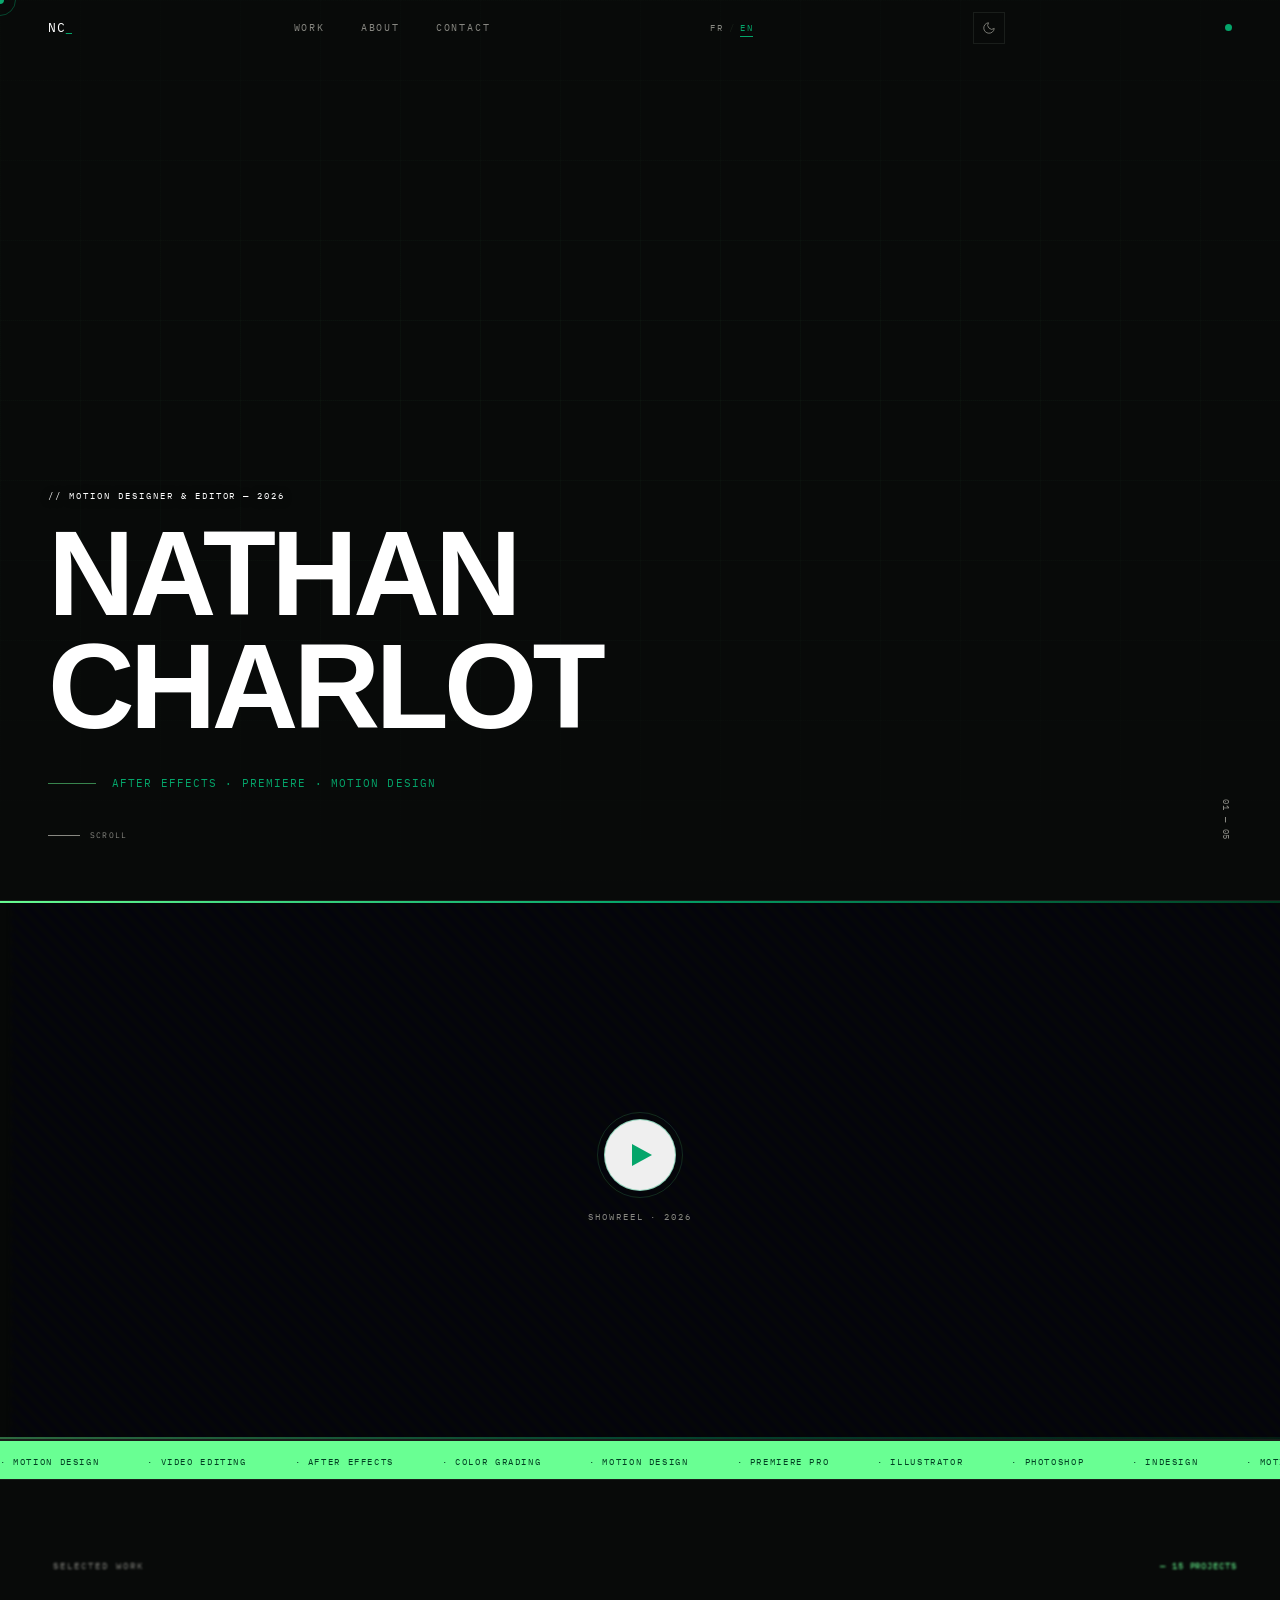
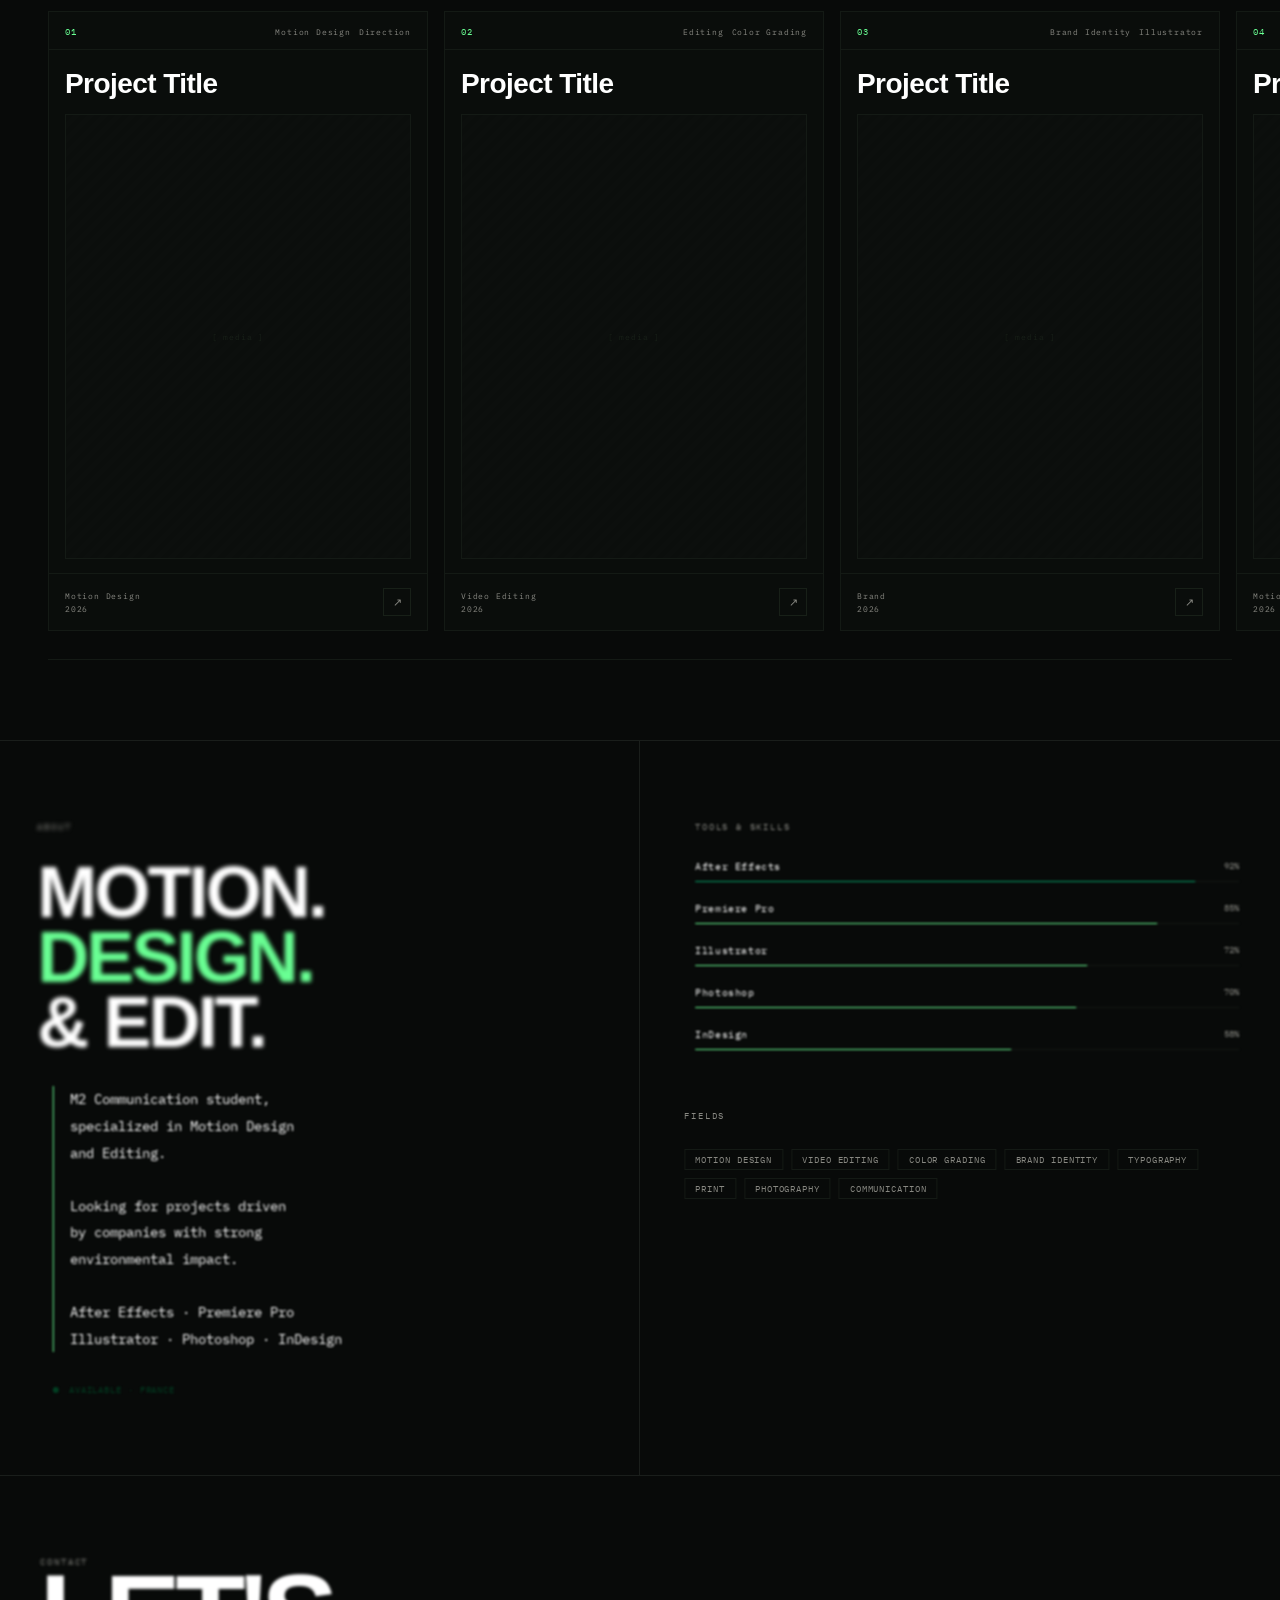
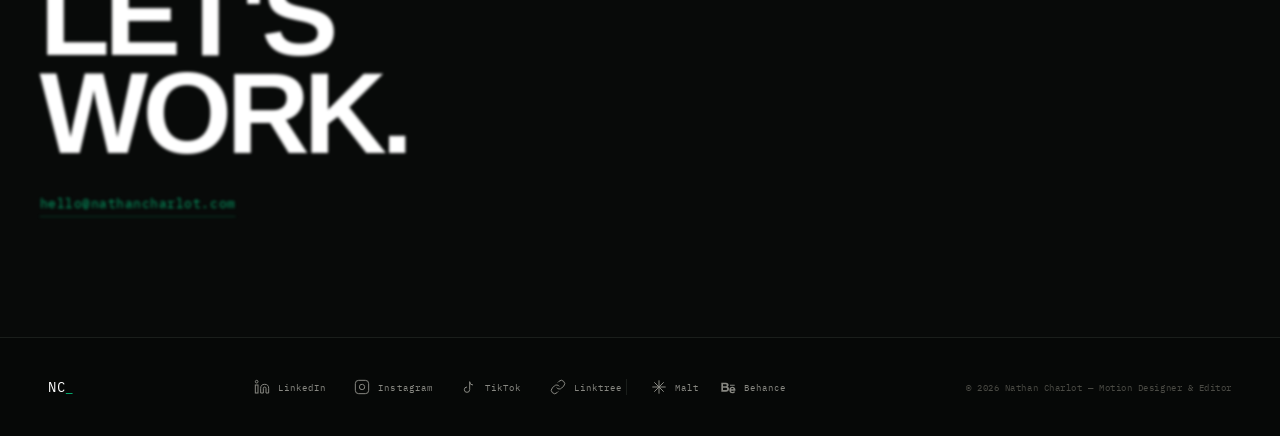
==== en.html @ 1fe4ec1a "Initial commit" ====
﻿<!DOCTYPE html>
<html lang="en">
<head>
<meta charset="UTF-8">
<meta name="viewport" content="width=device-width, initial-scale=1.0">
<title>Nathan Charlot — Motion Designer & Editor</title>
<link href="https://fonts.googleapis.com/css2?family=IBM+Plex+Mono:wght@400;700&display=swap" rel="stylesheet">
<style>
/* ── PAGE LOADER ── */
#page-loader {
  position: fixed; inset: 0; z-index: 10000;
  background: #080a09;
  display: flex; flex-direction: column;
  align-items: center; justify-content: center;
  transition: opacity .7s ease;
}
#page-loader.done { opacity: 0; pointer-events: none; }
.loader-brand {
  font-family: 'IBM Plex Mono', monospace;
  font-size: 28px; font-weight: 700;
  color: #fff; letter-spacing: .08em; margin-bottom: 4px;
}
.loader-brand span { color: #04a56a; }
.ai-matrix-loader {
  width: 120px; height: 160px;
  margin: 28px auto;
  position: relative;
  perspective: 800px;
  display: grid;
  grid-template-columns: repeat(3, 1fr);
  gap: 5px;
}
.digit {
  color: #69ff93;
  font-family: 'IBM Plex Mono', monospace;
  font-size: 18px; font-weight: 700;
  display: flex; align-items: center; justify-content: center;
  text-shadow: 0 0 10px rgba(105,255,147,.7);
  transform-style: preserve-3d;
  animation: digit-flip .6s steps(1) infinite;
}
.digit:nth-child(1) { animation-delay: 0s; }
.digit:nth-child(2) { animation-delay: .08s; }
.digit:nth-child(3) { animation-delay: .16s; }
.digit:nth-child(4) { animation-delay: .24s; }
.digit:nth-child(5) { animation-delay: .32s; }
.digit:nth-child(6) { animation-delay: .40s; }
.digit:nth-child(7) { animation-delay: .48s; }
.digit:nth-child(8) { animation-delay: .56s; }
@keyframes digit-flip {
  0%   { opacity: 1;    transform: rotateX(0deg); }
  40%  { opacity: .08;  transform: rotateX(90deg); }
  60%  { opacity: .08;  transform: rotateX(90deg); }
  100% { opacity: 1;    transform: rotateX(0deg); }
}
.glow {
  position: absolute; inset: -10px;
  background: radial-gradient(ellipse at 50% 50%, rgba(105,255,147,.14) 0%, transparent 70%);
  pointer-events: none;
  animation: glow-pulse 1.8s ease-in-out infinite;
}
@keyframes glow-pulse {
  0%,100% { opacity: .5; transform: scaleY(.85); }
  50%      { opacity: 1;  transform: scaleY(1.15); }
}
.loader-label {
  font-family: 'IBM Plex Mono', monospace;
  font-size: 8px; letter-spacing: .3em;
  color: #04a56a; text-transform: uppercase;
  animation: label-blink 1.1s steps(1) infinite;
}
@keyframes label-blink {
  0%,100% { opacity: 1; }
  50%      { opacity: .2; }
}

:root {
  --bg: #080a09;
  --fg: #ffffff;
  --fg-muted: #888882;
  --blue: #69ff93;
  --cyan: #04a56a;
  --green: #013f22;
  --border: #1a1e1b;
  --mono: 'IBM Plex Mono', monospace;
  --sans: 'Helvetica Neue', Helvetica, Arial, sans-serif;
}
body.light {
  --bg: #f5f4f0;
  --fg: #0a0a08;
  --fg-muted: #565450;
  --blue: #013f22;
  --cyan: #04a56a;
  --green: #69ff93;
  --border: #d8d6d0;
}
*, *::before, *::after { box-sizing: border-box; margin: 0; padding: 0; }
html { scroll-behavior: smooth; }
body {
  background: var(--bg);
  color: var(--fg);
  font-family: var(--sans);
  cursor: none;
  overflow-x: hidden;
  transition: background-color 1s ease, color 1s ease;
}
/* Broad 1-second fade for all colour-changing properties during theme switch */
body.theme-transitioning *,
body.theme-transitioning *::before,
body.theme-transitioning *::after {
  transition: color 1s ease, background-color 1s ease, border-color 1s ease,
              box-shadow 1s ease, fill 1s ease, stroke 1s ease,
              opacity 1s ease !important;
}

/* ── CURSOR ── */
#cursor {
  position: fixed; width: 8px; height: 8px;
  background: var(--cyan); border-radius: 50%;
  pointer-events: none; z-index: 9999;
  transform: translate(-50%,-50%);
  transition: transform .1s, width .2s, height .2s, background .2s;
  mix-blend-mode: screen;
}
#cursor-ring {
  position: fixed; width: 32px; height: 32px;
  border: 1px solid rgba(4,165,106,.4); border-radius: 50%;
  pointer-events: none; z-index: 9998;
  transform: translate(-50%,-50%);
  transition: transform .18s ease, width .25s, height .25s, border-color .2s;
}
body:has(a:hover) #cursor, body:has(button:hover) #cursor { width: 14px; height: 14px; background: var(--blue); }
body:has(a:hover) #cursor-ring, body:has(button:hover) #cursor-ring { width: 48px; height: 48px; border-color: var(--blue); }
body:has(.project-card:hover) #cursor { background: var(--green); width: 12px; height: 12px; }

/* ── NAV ── */
nav {
  position: fixed; top: 0; left: 0; right: 0; z-index: 100;
  display: flex; justify-content: space-between; align-items: center;
  padding: 0 48px; height: 56px;
  border-bottom: 1px solid transparent;
  transition: border-color .4s, background .4s, backdrop-filter .4s;
}
nav.scrolled {
  background: rgba(8,10,9,.8);
  backdrop-filter: blur(12px);
  border-color: #0d0e1a;
}
.nav-logo {
  font-family: var(--mono); font-size: 13px; color: var(--fg); letter-spacing: .04em;
  text-decoration: none;
}
.nav-logo span { color: var(--cyan); }
.nav-links { display: flex; gap: 36px; }
.nav-links a {
  font-family: var(--mono); font-size: 10px; color: var(--fg-muted);
  letter-spacing: .18em; text-transform: uppercase; text-decoration: none;
  transition: color .2s;
}
.nav-links a:hover { color: var(--cyan); }
.nav-dot { width: 7px; height: 7px; border-radius: 50%; background: var(--cyan); animation: pulse 2s ease-in-out infinite; }
.lang-switcher { display: flex; align-items: center; gap: 6px; }
.lang-btn {
  background: none; border: none; cursor: none;
  font-family: var(--mono); font-size: 9px; letter-spacing: .15em;
  color: var(--fg-muted); padding: 3px 0; transition: color .2s;
}
.lang-btn.active { color: var(--cyan); border-bottom: 1px solid var(--cyan); }
.lang-btn:hover:not(.active) { color: var(--fg); }
.lang-sep { font-family: var(--mono); font-size: 9px; color: #182018; }
.nav-hamburger { display: none; }
.mobile-menu { display: none; }
.theme-toggle {
  background: none; border: 1px solid var(--border); cursor: none;
  color: var(--fg-muted); width: 32px; height: 32px;
  display: flex; align-items: center; justify-content: center;
  transition: border-color .2s, color .2s;
}
.theme-toggle:hover { border-color: var(--blue); color: var(--blue); }
body.light .icon-moon { display: none; }
body:not(.light) .icon-sun { display: none; }

/* Light mode overrides */
body.light nav.scrolled { background: rgba(245,244,240,.92); backdrop-filter: blur(16px); border-color: var(--border); }
body.light .hero-grid-bg { background-image: linear-gradient(rgba(1,63,34,.07) 1px, transparent 1px), linear-gradient(90deg, rgba(1,63,34,.07) 1px, transparent 1px); background-size: 80px 80px; }
body.light #showreel { background: #0a0a08; }
body.light .showreel-bg { background: repeating-linear-gradient(45deg, #0a0a08 0, #0a0a08 5px, #111 5px, #111 10px); }
body.light .showreel-label { color: #888; }
body.light .marquee-divider { background: #013f22; }
body.light .project-card { background: #fff; border-color: var(--border); box-shadow: 0 2px 20px rgba(0,0,0,.06); }
body.light .project-card:hover { border-color: var(--blue); box-shadow: 0 4px 32px rgba(1,63,34,.1); }
body.light .project-card-topbar { border-color: var(--border); }
body.light .project-card-img { background: repeating-linear-gradient(135deg, #eeecea 0, #eeecea 5px, #e6e4e0 5px, #e6e4e0 10px); border-color: var(--border); }
body.light .project-card-img-label { color: #c8c6c0; }
body.light .project-card-content { border-color: var(--border); }
body.light .project-card-arrow { border-color: var(--border); }
body.light .work-progress { background: var(--border); }
body.light #about { border-color: var(--border); }
body.light .about-left { border-color: var(--border); }
body.light #contact { border-color: var(--border); }
body.light #footer { background: #eeece6; border-color: var(--border); }
body.light .pm-overlay { background: #f5f4f0; }
body.light .pm-nav { background: rgba(245,244,240,.95); border-color: var(--border); }
body.light .pm-media { background: repeating-linear-gradient(135deg, #e0dedc 0, #e0dedc 5px, #e8e6e2 5px, #e8e6e2 10px); }
body.light .pm-info-col { border-color: var(--border); }
body.light .pm-close, body.light .pm-arrow { border-color: var(--border); color: var(--fg-muted); }
body.light .pm-close:hover, body.light .pm-arrow:hover { border-color: var(--blue); color: var(--blue); }
body.light .mobile-menu { background: rgba(245,244,240,.97); }
body.light #cursor { background: var(--blue); mix-blend-mode: normal; }
body.light #cursor-ring { border-color: rgba(1,63,34,.4); }-8">
<meta name="viewport" content="width=device-width, initial-scale=1.0">
<title>Nathan Charlot — Motion Designer & Editor</title>
<link href="https://fonts.googleapis.com/css2?family=IBM+Plex+Mono:wght@400;700&display=swap" rel="stylesheet">
<style>
:root {
  --bg: #080a09;
  --fg: #ffffff;
  --fg-muted: #888882;
  --blue: #69ff93;
  --cyan: #04a56a;
  --green: #013f22;
  --border: #1a1e1b;
  --mono: 'IBM Plex Mono', monospace;
  --sans: 'Helvetica Neue', Helvetica, Arial, sans-serif;
}
body.light {
  --bg: #e8e8e4;
  --fg: #000000;
  --fg-muted: #888882;
  --blue: #013f22;
  --cyan: #04a56a;
  --green: #69ff93;
  --border: #ccccca;
}
*, *::before, *::after { box-sizing: border-box; margin: 0; padding: 0; }
html { scroll-behavior: smooth; }
body {
  background: var(--bg);
  color: var(--fg);
  font-family: var(--sans);
  cursor: none;
  overflow-x: hidden;
  transition: background-color 1s ease, color 1s ease;
}
/* Broad 1-second fade for all colour-changing properties during theme switch */
body.theme-transitioning *,
body.theme-transitioning *::before,
body.theme-transitioning *::after {
  transition: color 1s ease, background-color 1s ease, border-color 1s ease,
              box-shadow 1s ease, fill 1s ease, stroke 1s ease,
              opacity 1s ease !important;
}

/* ── CURSOR ── */
#cursor {
  position: fixed; width: 8px; height: 8px;
  background: var(--cyan); border-radius: 50%;
  pointer-events: none; z-index: 9999;
  transform: translate(-50%,-50%);
  transition: transform .1s, width .2s, height .2s, background .2s;
  mix-blend-mode: screen;
}
#cursor-ring {
  position: fixed; width: 32px; height: 32px;
  border: 1px solid rgba(4,165,106,.4); border-radius: 50%;
  pointer-events: none; z-index: 9998;
  transform: translate(-50%,-50%);
  transition: transform .18s ease, width .25s, height .25s, border-color .2s;
}
body:has(a:hover) #cursor, body:has(button:hover) #cursor { width: 14px; height: 14px; background: var(--blue); }
body:has(a:hover) #cursor-ring, body:has(button:hover) #cursor-ring { width: 48px; height: 48px; border-color: var(--blue); }
body:has(.project-card:hover) #cursor { background: var(--green); width: 12px; height: 12px; }

/* ── CLICK EFFECT ── */
.ck-ring {
  position: fixed; pointer-events: none; z-index: 9997;
  border-radius: 50%; border: 1px solid rgba(105,255,147,.85);
  width: 0; height: 0; transform: translate(-50%,-50%);
}
.ck-ring.b { border-color: rgba(4,165,106,.5); }
body.light .ck-ring   { border-color: rgba(1,63,34,.75); }
body.light .ck-ring.b { border-color: rgba(4,165,106,.4); }
.ck-digit {
  position: fixed; pointer-events: none; z-index: 9997;
  font-family: 'IBM Plex Mono', monospace;
  font-size: 10px; font-weight: 700; line-height: 1;
  color: #69ff93; text-shadow: 0 0 8px rgba(105,255,147,.6);
}
body.light .ck-digit { color: #013f22; text-shadow: none; }

/* ── NAV ── */
nav {
  position: fixed; top: 0; left: 0; right: 0; z-index: 100;
  display: flex; justify-content: space-between; align-items: center;
  padding: 0 48px; height: 56px;
  border-bottom: 1px solid transparent;
  transition: border-color .4s, background .4s, backdrop-filter .4s;
}
nav.scrolled {
  background: rgba(8,10,9,.8);
  backdrop-filter: blur(12px);
  border-color: #0d0e1a;
}
.nav-logo {
  font-family: var(--mono); font-size: 13px; color: var(--fg); letter-spacing: .04em;
  text-decoration: none;
}
.nav-logo span { color: var(--cyan); }
.nav-links { display: flex; gap: 36px; }
.nav-links a {
  font-family: var(--mono); font-size: 10px; color: var(--fg-muted);
  letter-spacing: .18em; text-transform: uppercase; text-decoration: none;
  transition: color .2s;
}
.nav-links a:hover { color: var(--cyan); }
.nav-dot { width: 7px; height: 7px; border-radius: 50%; background: var(--cyan); animation: pulse 2s ease-in-out infinite; }
.lang-switcher { display: flex; align-items: center; gap: 6px; }
.lang-btn {
  background: none; border: none; cursor: none;
  font-family: var(--mono); font-size: 9px; letter-spacing: .15em;
  color: var(--fg-muted); padding: 3px 0; transition: color .2s;
}
.lang-btn.active { color: var(--cyan); border-bottom: 1px solid var(--cyan); }
.lang-btn:hover:not(.active) { color: var(--fg); }
.lang-sep { font-family: var(--mono); font-size: 9px; color: #182018; }
.nav-hamburger { display: none; }
.mobile-menu { display: none; }
.theme-toggle {
  background: none; border: 1px solid var(--border); cursor: none;
  color: var(--fg-muted); width: 32px; height: 32px;
  display: flex; align-items: center; justify-content: center;
  transition: border-color .2s, color .2s;
}
.theme-toggle:hover { border-color: var(--blue); color: var(--blue); }
body.light .icon-moon { display: none; }
body:not(.light) .icon-sun { display: none; }

/* Light mode overrides */
body.light nav.scrolled { background: rgba(232,232,228,.9); }
body.light .hero-grid-bg { background-image: linear-gradient(rgba(1,63,34,.06) 1px, transparent 1px), linear-gradient(90deg, rgba(1,63,34,.06) 1px, transparent 1px); background-size: 80px 80px; }
body.light .showreel-bg { background: repeating-linear-gradient(45deg, #d8d8d4 0, #d8d8d4 5px, #e0e0dc 5px, #e0e0dc 10px); }
body.light .project-card-img { background: repeating-linear-gradient(135deg, #d8d8d4 0, #d8d8d4 5px, #e0e0dc 5px, #e0e0dc 10px); }
body.light .pm-media { background: repeating-linear-gradient(135deg, #d0d0cc 0, #d0d0cc 5px, #d8d8d4 5px, #d8d8d4 10px); }
body.light .pm-overlay { background: var(--bg); }
@keyframes pulse { 0%,100%{opacity:1;transform:scale(1)} 50%{opacity:.4;transform:scale(.7)} }


/* ── SECTION LABELS ── */
.sec-label {
  font-family: var(--mono); font-size: 9px; color: var(--fg-muted);
  letter-spacing: .22em; text-transform: uppercase;
}
.sec-label.accent { color: var(--cyan); }

/* ── REVEAL ANIMATION ── */
.reveal { opacity: 0; transform: translateY(24px); transition: opacity .7s ease, transform .7s ease; }
.reveal.visible { opacity: 1; transform: translateY(0); }
.reveal-delay-1 { transition-delay: .1s; }
.reveal-delay-2 { transition-delay: .2s; }
.reveal-delay-3 { transition-delay: .3s; }

/* ═══════════════════════════════════════
   SECTION 1 — HERO
═══════════════════════════════════════ */
#hero {
  position: relative; height: 100vh; min-height: 640px;
  display: flex; flex-direction: column; justify-content: flex-end;
  padding: 0 48px 60px; overflow: hidden;
  background: #080a09;
}
#hero-video-a, #hero-video-b {
  position: absolute; inset: 0;
  width: 100%; height: 100%;
  object-fit: cover;
  z-index: 0;
  transition: opacity 0.5s ease !important;
}
#hero-video-b { opacity: 0; }
.hero-grid-bg {
  position: absolute; inset: 0;
  background-image:
    linear-gradient(rgba(105,255,147,.03) 1px, transparent 1px),
    linear-gradient(90deg, rgba(105,255,147,.03) 1px, transparent 1px);
  background-size: 80px 80px;
  pointer-events: none;
}
.hero-vignette {
  position: absolute; inset: 0;
  background:
    linear-gradient(to bottom, rgba(8,10,9,.55) 0%, rgba(8,10,9,.1) 40%, rgba(8,10,9,.6) 75%, #080a09 100%),
    radial-gradient(ellipse at center, transparent 30%, rgba(8,10,9,.7) 100%);
  pointer-events: none;
  transition: opacity 1s ease;
}
.hero-vignette-light {
  position: absolute; inset: 0;
  background:
    linear-gradient(to bottom, rgba(245,244,240,.5) 0%, rgba(245,244,240,.05) 40%, rgba(245,244,240,.55) 75%, #f5f4f0 100%),
    radial-gradient(ellipse at center, transparent 30%, rgba(245,244,240,.65) 100%);
  pointer-events: none;
  opacity: 0;
  transition: opacity 1s ease;
}
body.light .hero-vignette { opacity: 0; }
body.light .hero-vignette-light { opacity: 1; }
/* Glitch accent lines */
.hero-glitch-lines {
  position: absolute; inset: 0; pointer-events: none; overflow: hidden;
}
.hero-glitch-lines span {
  display: block; position: absolute; height: 1px; left: 0; right: 0;
  background: linear-gradient(90deg, transparent, var(--blue), var(--cyan), transparent);
  opacity: 0;
  animation: glitch-line-anim 8s ease-in-out infinite;
}
.hero-glitch-lines span:nth-child(1) { top: 35%; animation-delay: 0s; }
.hero-glitch-lines span:nth-child(2) { top: 55%; animation-delay: 2.5s; height: 2px; }
.hero-glitch-lines span:nth-child(3) { top: 70%; animation-delay: 5s; }
@keyframes glitch-line-anim {
  0%,100%{opacity:0;transform:scaleX(0) translateX(-100%)}
  10%{opacity:.6;transform:scaleX(1) translateX(0)}
  30%{opacity:0;transform:scaleX(1) translateX(100%)}
}

/* Hero content */
.hero-eyebrow {
  font-family: var(--mono); font-size: 9px; color: var(--fg);
  letter-spacing: .22em; margin-bottom: 20px;
  text-shadow: 0 1px 8px rgba(0,0,0,.5);
}
.hero-name {
  position: relative; display: inline-block;
  font-size: clamp(64px, 10vw, 120px);
  font-weight: 700; letter-spacing: -.04em; line-height: .88;
  margin-bottom: 8px; color: var(--fg);
}
.hero-name::before {
  content: attr(data-text);
  position: absolute; left: 3px; top: 0;
  color: var(--blue); opacity: 0;
  animation: glitch-name-r 6s steps(1) infinite;
  clip-path: polygon(0 20%,100% 20%,100% 35%,0 35%);
}
.hero-name::after {
  content: attr(data-text);
  position: absolute; left: -3px; top: 0;
  color: var(--cyan); opacity: 0;
  animation: glitch-name-b 6s steps(1) infinite;
  clip-path: polygon(0 60%,100% 60%,100% 75%,0 75%);
}
@keyframes glitch-name-r {
  0%,89%,100%{opacity:0;transform:none}
  90%{opacity:.8;transform:translateX(4px)}
  92%{opacity:.5;transform:translateX(-2px)}
  94%{opacity:0}
}
@keyframes glitch-name-b {
  0%,89%,100%{opacity:0;transform:none}
  90%{opacity:.6;transform:translateX(-4px)}
  93%{opacity:.4;transform:translateX(2px)}
  95%{opacity:0}
}
.hero-tagline {
  display: flex; align-items: center; gap: 16px;
  margin-top: 28px; margin-bottom: 40px;
}
.hero-tagline-text {
  font-family: var(--mono); font-size: 11px; color: var(--cyan); letter-spacing: .1em;
}
.hero-tagline-sep { width: 48px; height: 1px; background: var(--blue); opacity: .5; }
.hero-scroll {
  display: flex; align-items: center; gap: 10px;
  font-family: var(--mono); font-size: 8px; color: var(--fg-muted); letter-spacing: .15em;
}
.hero-scroll-line {
  width: 32px; height: 1px; background: var(--fg-muted);
  animation: scroll-line 2s ease-in-out infinite;
}
@keyframes scroll-line { 0%,100%{width:32px}50%{width:16px} }
.hero-counter {
  position: absolute; right: 48px; bottom: 60px;
  font-family: var(--mono); font-size: 9px; color: var(--fg-muted);
  letter-spacing: .1em; writing-mode: vertical-rl;
}

/* ═══════════════════════════════════════
   SECTION 2 — SHOWREEL
═══════════════════════════════════════ */
#showreel {
  position: relative; height: 60vh; min-height: 400px;
  border-top: 1px solid var(--border); border-bottom: 1px solid var(--border);
  display: flex; align-items: center; justify-content: center;
  overflow: hidden; background: #060807;
}
.showreel-bg {
  position: absolute; inset: 0;
  background: repeating-linear-gradient(45deg,#060807 0,#060807 5px,#030310 5px,#030310 10px);
  opacity: .8;
}
.showreel-glitch-bar {
  position: absolute; left: 0; right: 0; height: 2px;
  background: linear-gradient(90deg, var(--blue), var(--cyan), var(--green));
}
.showreel-glitch-bar.top { top: 0; }
.showreel-glitch-bar.bottom { bottom: 0; opacity: .4; }
.showreel-content {
  position: relative; z-index: 2;
  display: flex; flex-direction: column; align-items: center; gap: 20px;
}
.play-btn {
  width: 72px; height: 72px;
  border: 1px solid rgba(4,165,106,.4);
  border-radius: 50%; display: flex; align-items: center; justify-content: center;
  cursor: none; transition: border-color .3s, transform .3s;
  position: relative;
}
.play-btn::before {
  content: ''; position: absolute; inset: -8px;
  border: 1px solid rgba(105,255,147,.15); border-radius: 50%;
  transition: transform .3s;
}
.play-btn:hover { border-color: var(--cyan); transform: scale(1.08); }
.play-btn:hover::before { transform: scale(1.15); }
.play-triangle {
  width: 0; height: 0;
  border-top: 11px solid transparent;
  border-bottom: 11px solid transparent;
  border-left: 20px solid var(--cyan);
  margin-left: 5px;
}
.showreel-label {
  font-family: var(--mono); font-size: 9px; color: var(--fg-muted); letter-spacing: .22em;
}
.showreel-scanlines {
  position: absolute; inset: 0; pointer-events: none;
  background: repeating-linear-gradient(0deg, transparent, transparent 2px, rgba(0,0,0,.15) 3px);
  opacity: .4;
}

/* ═══════════════════════════════════════
   SECTION 3 — WORK
═══════════════════════════════════════ */
#work { padding: 80px 0 80px; overflow: hidden; }
.work-header {
  display: flex; justify-content: space-between; align-items: baseline;
  padding: 0 48px; margin-bottom: 40px;
}
.work-count {
  font-family: var(--mono); font-size: 9px; color: var(--blue); letter-spacing: .1em;
}
.work-scroll-track {
  overflow-x: auto; padding: 0 48px;
  scrollbar-width: none;
}
.work-scroll-track::-webkit-scrollbar { display: none; }
.work-grid {
  display: flex; gap: 16px;
  width: max-content; padding-bottom: 4px;
}
.project-card {
  position: relative; width: 380px; height: 620px; flex-shrink: 0;
  background: #0a0d0b; border: 1px solid #141a15;
  display: flex; flex-direction: column;
  overflow: hidden; cursor: none;
  transition: border-color .3s;
}
.project-card:hover { border-color: rgba(105,255,147,.4); }

/* top bar */
.project-card-topbar {
  display: flex; justify-content: space-between; align-items: center;
  padding: 14px 16px 12px; border-bottom: 1px solid #141a15; flex-shrink: 0;
}
.project-card-num {
  font-family: var(--mono); font-size: 9px; color: var(--blue); letter-spacing: .12em;
}
.project-card-tags { display: flex; gap: 8px; }
.project-card-tag {
  font-family: var(--mono); font-size: 8px; color: var(--fg-muted); letter-spacing: .1em;
}

/* title */
.project-card-title {
  padding: 20px 16px 16px; flex-shrink: 0;
  font-size: 28px; font-weight: 700; color: var(--fg);
  letter-spacing: -.02em; line-height: 1;
}

/* media */
.project-card-img {
  flex: 1; margin: 0 16px;
  background: repeating-linear-gradient(135deg, #0b0e0c 0, #0b0e0c 5px, #0c0f0d 5px, #0c0f0d 10px);
  border: 1px solid #141a15; position: relative; overflow: hidden;
  transition: opacity .4s;
}
.project-card:hover .project-card-img { opacity: .9; }
.project-card-img-label {
  position: absolute; inset: 0; display: flex; align-items: center; justify-content: center;
  font-family: var(--mono); font-size: 8px; color: #182018; letter-spacing: .1em;
}

/* glitch lines on hover */
.project-card-glitch {
  position: absolute; top: 0; left: 16px; right: 16px; bottom: 80px;
  z-index: 4; pointer-events: none; overflow: hidden; opacity: 0; transition: opacity .2s;
}
.project-card:hover .project-card-glitch { opacity: 1; }
.project-card-glitch span {
  display: block; position: absolute; left: 0; right: 0; height: 2px;
  background: var(--cyan); opacity: 0;
  animation: card-glitch-line 2s steps(1) infinite;
}
.project-card-glitch span:nth-child(1) { top: 30%; animation-delay: 0s; }
.project-card-glitch span:nth-child(2) { top: 55%; animation-delay: .4s; background: var(--blue); }
.project-card-glitch span:nth-child(3) { top: 75%; animation-delay: .8s; background: var(--green); }

/* bottom info bar */
.project-card-content {
  flex-shrink: 0; padding: 14px 16px;
  border-top: 1px solid #141a15; margin-top: 14px;
  display: flex; justify-content: space-between; align-items: flex-end;
}
.project-card-meta {
  font-family: var(--mono); font-size: 8px; color: var(--fg-muted); letter-spacing: .1em; line-height: 1.6;
}
.project-card-arrow {
  width: 28px; height: 28px; border: 1px solid #182018; flex-shrink: 0;
  display: flex; align-items: center; justify-content: center;
  font-size: 11px; color: var(--fg-muted);
  transition: border-color .25s, color .25s, transform .25s;
}
.project-card:hover .project-card-arrow {
  border-color: var(--cyan); color: var(--cyan); transform: rotate(45deg);
}
/* scroll progress */
.work-progress {
  height: 1px; background: #141a15; margin: 24px 48px 0; position: relative;
}
.work-progress-fill {
  height: 100%; background: var(--blue); width: 0%;
  transition: width .1s;
}

/* ═══════════════════════════════════════
   SECTION 4 — ABOUT
═══════════════════════════════════════ */
#about {
  display: grid; grid-template-columns: 1fr 1fr;
  border-top: 1px solid var(--border);
  min-height: 60vh;
}
.about-left {
  padding: 80px 48px; border-right: 1px solid var(--border);
  display: flex; flex-direction: column; justify-content: space-between;
}
.about-big-text {
  font-size: clamp(40px, 6vw, 72px); font-weight: 700;
  letter-spacing: -.04em; line-height: .9; color: var(--fg);
}
.about-big-text em { font-style: normal; color: var(--blue); }
.about-body {
  font-size: 14px; color: var(--fg); line-height: 1.9;
  font-family: var(--mono); margin-top: 32px;
  border-left: 1px solid var(--blue); padding-left: 16px;
}
.about-status {
  display: flex; align-items: center; gap: 10px; margin-top: 32px;
}
.about-status-dot { width: 6px; height: 6px; border-radius: 50%; background: var(--green); animation: pulse 2s infinite; }
.about-status-text { font-family: var(--mono); font-size: 9px; color: var(--green); letter-spacing: .1em; }
.about-right {
  padding: 80px 48px;
  display: flex; flex-direction: column; gap: 40px;
}
.skills-section-label {
  font-family: var(--mono); font-size: 9px; color: var(--fg-muted); letter-spacing: .2em;
  margin-bottom: 28px;
}
.skill-item { margin-bottom: 20px; }
.skill-header {
  display: flex; justify-content: space-between; margin-bottom: 8px;
}
.skill-name { font-family: var(--mono); font-size: 10px; color: var(--fg); letter-spacing: .06em; }
.skill-pct { font-family: var(--mono); font-size: 9px; color: var(--fg-muted); }
.skill-bar { height: 1px; background: #141a15; position: relative; }
.skill-fill {
  height: 100%; background: var(--blue);
  width: 0%; transition: width 1.2s ease;
}
.skill-fill.animated { }
.skill-item:nth-child(1) .skill-fill { background: var(--cyan); }
.skill-item:nth-child(2) .skill-fill { background: var(--blue); }
.tag-cloud { display: flex; flex-wrap: wrap; gap: 8px; }
.tag {
  font-family: var(--mono); font-size: 9px; letter-spacing: .1em;
  padding: 4px 10px; border: 1px solid #141a15; color: var(--fg-muted);
  transition: border-color .2s, color .2s;
}
.tag:hover { border-color: var(--blue); color: var(--cyan); }

/* ═══════════════════════════════════════
   SECTION 5 — CONTACT
═══════════════════════════════════════ */
#contact {
  border-top: 1px solid var(--border);
  padding: 80px 48px 60px;
  min-height: 50vh;
  display: flex; flex-direction: column; justify-content: space-between;
}
.contact-big {
  font-size: clamp(56px, 9vw, 120px); font-weight: 700;
  letter-spacing: -.05em; line-height: .85;
  position: relative; color: var(--fg);
}
.contact-big::before {
  content: attr(data-text);
  position: absolute; top: 0; left: 3px;
  color: var(--blue); opacity: 0;
  animation: glitch-name-r 7s steps(1) infinite;
  clip-path: polygon(0 30%,100% 30%,100% 45%,0 45%);
}
.contact-email {
  font-family: var(--mono); font-size: 13px; color: var(--cyan);
  letter-spacing: .04em; text-decoration: none; margin-top: 32px; display: inline-block;
  border-bottom: 1px solid rgba(4,165,106,.3); padding-bottom: 4px;
  transition: border-color .2s;
}
.contact-email:hover { border-color: var(--cyan); }
.contact-footer {
  display: flex; justify-content: space-between; align-items: flex-end;
  margin-top: 60px;
}
.contact-links { display: flex; gap: 24px; }
.contact-links a {
  font-family: var(--mono); font-size: 9px; color: var(--fg-muted); letter-spacing: .15em;
  text-decoration: none; transition: color .2s;
}
.contact-links a:hover { color: var(--cyan); }
.contact-copy { font-family: var(--mono); font-size: 9px; color: #4a4a44; letter-spacing: .08em; }

/* ── FOOTER ── */
#footer { border-top: 1px solid var(--border); background: #060807; padding: 40px 48px; }
.footer-inner { display: flex; align-items: center; justify-content: space-between; flex-wrap: wrap; gap: 24px; }
.footer-brand { font-family: var(--mono); font-size: 14px; color: var(--fg); letter-spacing: .04em; }
.footer-brand span { color: var(--cyan); }
.footer-socials { display: flex; gap: 28px; align-items: center; }
.footer-social-link {
  display: flex; align-items: center; gap: 8px; text-decoration: none;
  color: var(--fg-muted); font-family: var(--mono); font-size: 9px; letter-spacing: .12em;
  transition: color .2s;
}
.footer-social-link:hover { color: var(--cyan); }
.footer-social-link:hover svg { stroke: var(--cyan); }
.footer-malt {
  display: flex; align-items: center;
  padding-left: 24px; margin-left: 4px;
  border-left: 1px solid var(--border);
}
.footer-malt-link {
  display: flex; align-items: center; gap: 8px; text-decoration: none;
  color: var(--fg-muted); font-family: var(--mono); font-size: 9px; letter-spacing: .12em;
  transition: color .2s;
}
.footer-malt-link:hover { color: var(--cyan); }
.footer-malt-link:hover svg { stroke: var(--cyan); }
.footer-copy { font-family: var(--mono); font-size: 9px; color: #4a4a44; letter-spacing: .06em; }

/* ═══════════════════════════════════════
   MARQUEE DIVIDER
═══════════════════════════════════════ */
.marquee-divider {
  border-top: 1px solid var(--border); border-bottom: 1px solid var(--border);
  background: var(--blue); padding: 10px 0; overflow: hidden;
  white-space: nowrap;
}
.marquee-inner {
  display: inline-flex; gap: 48px;
  animation: marquee 18s linear infinite;
}
.marquee-inner span {
  font-family: var(--mono); font-size: 9px; color: var(--green);
  letter-spacing: .18em;
}
@keyframes marquee { 0%{transform:translateX(0)} 100%{transform:translateX(-50%)} }

/* ── PROJECT MODAL (Bemo-style) ── */
.pm-overlay {
  position: fixed; inset: 0; z-index: 200;
  background: #080a09;
  overflow-y: auto; overflow-x: hidden;
  opacity: 0; pointer-events: none;
  transform: translateY(40px);
  transition: opacity .4s ease, transform .4s ease;
}
.pm-overlay.open {
  opacity: 1; pointer-events: all; transform: translateY(0);
}
.pm-nav {
  position: sticky; top: 0; z-index: 10;
  display: flex; justify-content: space-between; align-items: center;
  padding: 0 40px; height: 52px;
  background: rgba(8,10,9,.9); backdrop-filter: blur(12px);
  border-bottom: 1px solid var(--border);
}
.pm-nav-left { display: flex; align-items: center; gap: 20px; }
.pm-close {
  background: none; border: 1px solid #182018; cursor: none;
  color: var(--fg-muted); font-family: var(--mono); font-size: 9px;
  letter-spacing: .12em; padding: 5px 12px;
  transition: border-color .2s, color .2s;
}
.pm-close:hover { border-color: var(--cyan); color: var(--cyan); }
.pm-counter { font-family: var(--mono); font-size: 9px; color: var(--fg-muted); letter-spacing: .1em; }
.pm-nav-arrows { display: flex; gap: 8px; }
.pm-arrow {
  background: none; border: 1px solid #182018; cursor: none;
  color: var(--fg-muted); font-size: 11px; width: 28px; height: 28px;
  display: flex; align-items: center; justify-content: center;
  transition: border-color .2s, color .2s;
}
.pm-arrow:hover { border-color: var(--cyan); color: var(--cyan); }
.pm-nav-tags { display: flex; gap: 12px; }
.pm-nav-tag { font-family: var(--mono); font-size: 8px; color: var(--fg-muted); letter-spacing: .12em; }
.pm-nav-tag.accent { color: var(--cyan); }

/* Title */
.pm-title {
  padding: 52px 40px 36px;
  font-size: clamp(44px, 7vw, 96px); font-weight: 700;
  letter-spacing: -.04em; line-height: .88; color: var(--fg);
}

/* Media */
.pm-media {
  position: relative; width: 100%; height: 65vh; min-height: 360px;
  background: repeating-linear-gradient(135deg, #070714 0, #070714 5px, #09091c 5px, #09091c 10px);
  border-top: 1px solid var(--border); border-bottom: 1px solid var(--border);
  display: flex; align-items: flex-end; justify-content: space-between;
  padding: 20px 40px; overflow: hidden;
}
.pm-media-placeholder {
  position: absolute; inset: 0;
  display: flex; align-items: center; justify-content: center;
  font-family: var(--mono); font-size: 10px; color: #182018; letter-spacing: .1em;
  pointer-events: none;
}
.pm-media-bar {
  position: absolute; top: 0; left: 0; right: 0; height: 2px;
  background: linear-gradient(90deg, var(--blue), var(--cyan));
  opacity: .6;
}
.pm-media-type {
  font-family: var(--mono); font-size: 8px; color: var(--fg-muted); letter-spacing: .15em;
  position: relative; z-index: 2;
}
.pm-media-year {
  font-family: var(--mono); font-size: 8px; color: var(--blue); letter-spacing: .1em;
  position: relative; z-index: 2;
}

/* Info grid */
.pm-info {
  display: grid; grid-template-columns: 2fr 1fr 1fr 1fr;
  gap: 0; border-bottom: 1px solid var(--border);
}
.pm-info-col {
  padding: 40px 40px 48px;
  border-right: 1px solid var(--border);
}
.pm-info-col:last-child { border-right: none; }
.pm-col-label {
  font-family: var(--mono); font-size: 8px; color: var(--fg-muted);
  letter-spacing: .2em; margin-bottom: 16px;
}
.pm-desc-text {
  font-size: 13px; color: var(--fg); line-height: 1.85;
  font-weight: 300;
}
.pm-col-value {
  font-family: var(--mono); font-size: 10px; color: var(--fg);
  line-height: 1.8; letter-spacing: .04em;
}
.pm-col-value a {
  color: var(--cyan); text-decoration: none; font-size: 9px; letter-spacing: .08em;
}

/* Mobile modal */
@media (max-width: 768px) {
  .pm-nav { padding: 0 20px; }
  .pm-title { padding: 36px 20px 24px; }
  .pm-media { height: 50vw; min-height: 240px; padding: 16px 20px; }
  .pm-info { grid-template-columns: 1fr; }
  .pm-info-col { padding: 28px 20px; border-right: none; border-bottom: 1px solid var(--border); }
  .pm-info-col:last-child { border-bottom: none; }
}

/* ── RESPONSIVE ── */
═══════════════════════════════════════ */
@media (max-width: 900px) {
  nav { padding: 0 28px; }
  .nav-links { gap: 20px; }
  #hero { padding: 0 28px 48px; }
  .hero-counter { right: 28px; }
  #about { grid-template-columns: 1fr; }
  .about-left { border-right: none; border-bottom: 1px solid var(--border); padding: 56px 28px; }
  .about-right { padding: 48px 28px; }
  #contact { padding: 64px 28px 48px; }
  .contact-footer { flex-direction: column; align-items: flex-start; gap: 16px; }
  .work-header { padding: 0 28px; }
  .work-scroll-track { padding: 0 28px; }
  .work-progress { margin: 24px 28px 0; }
  #footer { padding: 32px 28px; }
  .footer-inner { flex-direction: column; align-items: flex-start; gap: 20px; }
}

/* ═══════════════════════════════════════
   RESPONSIVE — MOBILE ≤ 600px
═══════════════════════════════════════ */
@media (max-width: 600px) {
  .nav-hamburger {
    display: flex; flex-direction: column; justify-content: center; gap: 5px;
    width: 28px; height: 28px; background: none; border: none; cursor: pointer;
    padding: 0;
  }
  .nav-hamburger span {
    display: block; height: 1px; background: var(--fg); transition: transform .3s, opacity .3s;
  }
  .nav-hamburger.open span:first-child { transform: translateY(6px) rotate(45deg); }
  .nav-hamburger.open span:last-child { transform: translateY(-6px) rotate(-45deg); }
  .mobile-menu {
    display: none; position: fixed; top: 52px; left: 0; right: 0; bottom: 0;
    background: rgba(8,10,9,.97); z-index: 99;
    flex-direction: column; align-items: center; justify-content: center; gap: 40px;
  }
  .mobile-menu.open { display: flex; }
  .mobile-menu a {
    font-family: var(--mono); font-size: 11px; color: var(--fg-muted);
    letter-spacing: .2em; text-decoration: none; text-transform: uppercase;
    transition: color .2s;
  }
  .mobile-menu a:hover { color: var(--cyan); }
  /* hide custom cursor on touch */
  #cursor, #cursor-ring { display: none; }
  body { cursor: auto; }
  a, button { cursor: pointer; }
  .lang-btn { cursor: pointer; }
  .theme-toggle { cursor: pointer; }

  nav { padding: 0 20px; height: 52px; }
  .nav-links { display: none; }
  .lang-switcher { margin-left: auto; margin-right: 16px; }

  #hero { padding: 0 20px 44px; min-height: 100svh; }
  .hero-eyebrow { font-size: 8px; letter-spacing: .12em; margin-bottom: 14px; }
  .hero-name { font-size: clamp(52px, 14vw, 80px); }
  .hero-tagline { flex-direction: column; align-items: flex-start; gap: 8px; }
  .hero-tagline-sep { display: none; }
  .hero-tagline-text { font-size: 9px; letter-spacing: .08em; }
  .hero-counter { display: none; }

  #showreel { height: 48vh; }

  #work { padding: 56px 0; }
  .work-header { padding: 0 20px; }
  .work-scroll-track { padding: 0 20px; }
  .work-progress { margin: 20px 20px 0; }
  .project-card { width: 280px; height: 500px; }

  #about { grid-template-columns: 1fr; }
  .about-left { padding: 48px 20px; }
  .about-right { padding: 40px 20px; }
  .about-big-text { font-size: clamp(36px, 10vw, 56px); }

  #contact { padding: 48px 20px 40px; min-height: auto; }
  .contact-big { font-size: clamp(44px, 12vw, 80px); }
  .contact-email { font-size: 11px; }
  .contact-footer { flex-direction: column; align-items: flex-start; gap: 12px; margin-top: 40px; }
  .contact-links { flex-wrap: wrap; gap: 16px; }

  #footer { padding: 28px 20px; }
  .footer-inner { flex-direction: column; align-items: flex-start; gap: 16px; }
  .footer-socials { gap: 20px; }
  .footer-copy { display: none; }

  .marquee-divider { padding: 8px 0; }
}
</style>
</head>
<body>

<!-- PAGE LOADER -->
<div id="page-loader">
  <div class="ai-matrix-loader">
    <div class="digit">0</div>
    <div class="digit">1</div>
    <div class="digit">0</div>
    <div class="digit">1</div>
    <div class="digit">1</div>
    <div class="digit">0</div>
    <div class="digit">0</div>
    <div class="digit">1</div>
    <div class="glow"></div>
  </div>
  <div class="loader-label">INITIALIZING</div>
</div>

<div id="cursor"></div>
<div id="cursor-ring"></div>

<!-- MOBILE MENU -->
<div class="mobile-menu" id="mobileMenu">
  <a href="#work" data-i18n="nav_work">Work</a>
  <a href="#about" data-i18n="nav_about">About</a>
  <a href="#contact" data-i18n="nav_contact">Contact</a>
</div>

<!-- NAV -->
<nav id="nav">
  <a href="#hero" class="nav-logo">NC<span>_</span></a>
  <div class="nav-links">
    <a href="#work" data-i18n="nav_work">Work</a>
    <a href="#about" data-i18n="nav_about">About</a>
    <a href="#contact" data-i18n="nav_contact">Contact</a>
  </div>
  <div class="lang-switcher">
    <button class="lang-btn" data-lang="fr">FR</button>
    <span class="lang-sep">/</span>
    <button class="lang-btn active" data-lang="en">EN</button>
  </div>
  <button class="nav-hamburger" id="navHamburger" aria-label="Menu">
    <span></span><span></span>
  </button>
  <button class="theme-toggle" id="themeToggle" aria-label="Toggle theme">
    <svg class="icon-sun" width="14" height="14" viewBox="0 0 24 24" fill="none" stroke="currentColor" stroke-width="1.5"><circle cx="12" cy="12" r="4"/><line x1="12" y1="2" x2="12" y2="5"/><line x1="12" y1="19" x2="12" y2="22"/><line x1="4.22" y1="4.22" x2="6.34" y2="6.34"/><line x1="17.66" y1="17.66" x2="19.78" y2="19.78"/><line x1="2" y1="12" x2="5" y2="12"/><line x1="19" y1="12" x2="22" y2="12"/><line x1="4.22" y1="19.78" x2="6.34" y2="17.66"/><line x1="17.66" y1="6.34" x2="19.78" y2="4.22"/></svg>
    <svg class="icon-moon" width="14" height="14" viewBox="0 0 24 24" fill="none" stroke="currentColor" stroke-width="1.5"><path d="M21 12.79A9 9 0 1 1 11.21 3 7 7 0 0 0 21 12.79z"/></svg>
  </button>
  <div class="nav-dot"></div>
</nav>

<!-- ═══ HERO ═══ -->
<section id="hero">
  <video id="hero-video-a" src="hero-bg.mp4" muted playsinline preload="auto"></video>
  <video id="hero-video-b" muted playsinline preload="auto"></video>
  <div class="hero-grid-bg"></div>
  <div class="hero-vignette"></div>
  <div class="hero-vignette-light"></div>
  <div class="hero-glitch-lines">
    <span></span><span></span><span></span>
  </div>

  <!-- Content -->
  <div class="hero-eyebrow reveal" data-i18n="hero_eyebrow">// MOTION DESIGNER & EDITOR — 2026</div>
  <div class="hero-name reveal reveal-delay-1" data-text="NATHAN">NATHAN</div>
  <div class="hero-name reveal reveal-delay-2" data-text="CHARLOT">CHARLOT</div>
  <div class="hero-tagline reveal reveal-delay-3">
    <div class="hero-tagline-sep"></div>
    <span class="hero-tagline-text">AFTER EFFECTS · PREMIERE · MOTION DESIGN</span>
  </div>
  <div class="hero-scroll reveal">
    <div class="hero-scroll-line"></div>
    <span>SCROLL</span>
  </div>

  <div class="hero-counter">01 — 05</div>
</section>

<!-- ═══ SHOWREEL ═══ -->
<section id="showreel">
  <div class="showreel-bg" data-prlx="0.12"></div>
  <div class="showreel-glitch-bar top"></div>
  <div class="showreel-glitch-bar bottom"></div>
  <div class="showreel-scanlines"></div>
  <div class="showreel-content">
    <button class="play-btn" aria-label="Play showreel">
      <div class="play-triangle"></div>
    </button>
    <div class="showreel-label" data-i18n="showreel_label">SHOWREEL · 2026</div>
  </div>
</section>

<!-- MARQUEE -->
<div class="marquee-divider">
  <div class="marquee-inner">
    <span>· MOTION DESIGN</span><span>· VIDEO EDITING</span><span>· AFTER EFFECTS</span>
    <span>· COLOR GRADING</span><span>· MOTION DESIGN</span><span>· PREMIERE PRO</span>
    <span>· ILLUSTRATOR</span><span>· PHOTOSHOP</span><span>· INDESIGN</span>
    <span>· MOTION DESIGN</span><span>· VIDEO EDITING</span><span>· AFTER EFFECTS</span>
    <span>· COLOR GRADING</span><span>· MOTION DESIGN</span><span>· PREMIERE PRO</span>
    <span>· ILLUSTRATOR</span><span>· PHOTOSHOP</span><span>· INDESIGN</span>
  </div>
</div>

<!-- ═══ WORK ═══ -->
<section id="work">
  <div class="work-header" data-prlx="0.04" data-prlx-dir="1">
    <span class="sec-label" data-i18n="work_label">SELECTED WORK</span>
    <span class="work-count reveal" data-i18n="work_count">— 15 PROJETS</span>
  </div>
  <div class="work-scroll-track" id="workTrack">
    <div class="work-grid" id="workGrid">
      <!-- cards injected by JS -->
    </div>
  </div>
  <div class="work-progress">
    <div class="work-progress-fill" id="workProgressFill"></div>
  </div>
</section>

<!-- ═══ ABOUT ═══ -->
<section id="about">
  <div class="about-left">
    <div data-prlx="0.09" data-prlx-dir="-1">
      <div class="sec-label reveal" data-i18n="about_label">ABOUT</div>
      <div class="about-big-text reveal reveal-delay-1" style="margin-top:28px">
        MOTION.<br/><em>DESIGN.</em><br/>& EDIT.
      </div>
    </div>
    <div data-prlx="0.04" data-prlx-dir="1">
      <div class="about-body reveal" data-i18n-html="about_body">
        Étudiant en M2 Communication,<br/>
        spécialisé dans le Motion Design<br/>
        et l'Editing.<br/>
        <br/>
        En quête de projets portés<br/>
        par des entreprises à fort<br/>
        impact environnemental.<br/>
        <br/>
        After Effects · Premiere Pro<br/>
        Illustrator · Photoshop · InDesign
      </div>
      <div class="about-status reveal reveal-delay-2">
        <div class="about-status-dot"></div>
        <span class="about-status-text" data-i18n="about_status">DISPONIBLE · FRANCE</span>
      </div>
    </div>
  </div>
  <div class="about-right">
    <div data-prlx="0.06" data-prlx-dir="1">
      <div class="skills-section-label" data-i18n="skills_label">TOOLS & SKILLS</div>
      <div id="skillsList"></div>
    </div>
    <div data-prlx="0.03" data-prlx-dir="-1">
      <div class="skills-section-label" data-i18n="domains_label">DOMAINES</div>
      <div class="tag-cloud">
        <span class="tag">MOTION DESIGN</span>
        <span class="tag">VIDEO EDITING</span>
        <span class="tag">COLOR GRADING</span>
        <span class="tag">BRAND IDENTITY</span>
        <span class="tag">TYPOGRAPHY</span>
        <span class="tag">PRINT</span>
        <span class="tag">PHOTOGRAPHY</span>
        <span class="tag">COMMUNICATION</span>
      </div>
    </div>
  </div>
</section>

<!-- ═══ CONTACT ═══ -->
<section id="contact">
  <div data-prlx="0.07" data-prlx-dir="-1">
    <div class="sec-label reveal" data-i18n="contact_label">CONTACT</div>
    <div class="contact-big reveal reveal-delay-1" data-text="LET'S">LET'S</div>
    <div class="contact-big reveal reveal-delay-2" data-text="WORK.">WORK.</div>
    <a href="mailto:hello@nathancharlot.com" class="contact-email reveal reveal-delay-3">
      hello@nathancharlot.com
    </a>
  </div>
  <div class="contact-footer">
    <div class="contact-links">
      <a href="#">
</a>
      <a href="#">
</a>
      <a href="#">
</a>
    </div>
    <div class="contact-copy">
</div>
  </div>
</section>

<!-- ═══ PROJECT MODAL ═══ -->
<div class="pm-overlay" id="projectModal" role="dialog" aria-modal="true">
  <nav class="pm-nav">
    <div class="pm-nav-left">
      <button class="pm-close" id="pmClose">← CLOSE</button>
      <span class="pm-counter" id="pmCounter">01 / 08</span>
      <div class="pm-nav-arrows">
        <button class="pm-arrow" id="pmPrev">←</button>
        <button class="pm-arrow" id="pmNext">→</button>
      </div>
    </div>
    <div class="pm-nav-tags" id="pmNavTags"></div>
  </nav>
  <h1 class="pm-title" id="pmTitle"></h1>
  <div class="pm-media" id="pmMedia">
    <div class="pm-media-bar"></div>
    <div class="pm-media-placeholder" id="pmMediaPlaceholder">[ media ]</div>
    <span class="pm-media-type" id="pmMediaType"></span>
    <span class="pm-media-year" id="pmMediaYear"></span>
  </div>
  <div class="pm-info">
    <div class="pm-info-col">
      <div class="pm-col-label" data-i18n="pm_desc">DESCRIPTION</div>
      <p class="pm-desc-text" id="pmDesc"></p>
    </div>
    <div class="pm-info-col">
      <div class="pm-col-label" data-i18n="pm_client">CLIENT</div>
      <div class="pm-col-value" id="pmClient"></div>
    </div>
    <div class="pm-info-col">
      <div class="pm-col-label" data-i18n="pm_projectinfo">INFOS PROJET</div>
      <div class="pm-col-value" id="pmProjectInfo"></div>
    </div>
    <div class="pm-info-col">
      <div class="pm-col-label" data-i18n="pm_credits">CRÉDITS</div>
      <div class="pm-col-value" id="pmCredits"></div>
    </div>
  </div>
</div>


<!-- ═══ FOOTER ═══ -->
<footer id="footer">
  <div class="footer-inner">
    <div class="footer-brand">NC<span>_</span></div>
    <div style="display:flex;align-items:center;gap:0;">
      <div class="footer-socials">
        <a href="#" class="footer-social-link" aria-label="LinkedIn">
          <svg width="16" height="16" viewBox="0 0 24 24" fill="none" stroke="currentColor" stroke-width="1.5"><path d="M16 8a6 6 0 0 1 6 6v7h-4v-7a2 2 0 0 0-2-2 2 2 0 0 0-2 2v7h-4v-7a6 6 0 0 1 6-6z"/><rect x="2" y="9" width="4" height="12"/><circle cx="4" cy="4" r="2"/></svg>
          <span>LinkedIn</span>
        </a>
        <a href="#" class="footer-social-link" aria-label="Instagram">
          <svg width="16" height="16" viewBox="0 0 24 24" fill="none" stroke="currentColor" stroke-width="1.5"><rect x="2" y="2" width="20" height="20" rx="5" ry="5"/><path d="M16 11.37A4 4 0 1 1 12.63 8 4 4 0 0 1 16 11.37z"/><line x1="17.5" y1="6.5" x2="17.51" y2="6.5"/></svg>
          <span>Instagram</span>
        </a>
        <a href="#" class="footer-social-link" aria-label="TikTok">
          <svg width="16" height="16" viewBox="0 0 24 24" fill="none" stroke="currentColor" stroke-width="1.5"><path d="M9 12a4 4 0 1 0 4 4V4a5 5 0 0 0 5 5"/></svg>
          <span>TikTok</span>
        </a>
        <a href="#" class="footer-social-link" aria-label="Linktree">
          <svg width="16" height="16" viewBox="0 0 24 24" fill="none" stroke="currentColor" stroke-width="1.5"><path d="M10 13a5 5 0 0 0 7.54.54l3-3a5 5 0 0 0-7.07-7.07l-1.72 1.71"/><path d="M14 11a5 5 0 0 0-7.54-.54l-3 3a5 5 0 0 0 7.07 7.07l1.71-1.71"/></svg>
          <span>Linktree</span>
        </a>
      </div>
      <div class="footer-malt">
        <a href="#" class="footer-malt-link" aria-label="Malt">
          <svg width="16" height="16" viewBox="0 0 24 24" fill="none" stroke="currentColor" stroke-width="1.5"><line x1="12" y1="2" x2="12" y2="22"/><line x1="2" y1="12" x2="22" y2="12"/><line x1="4.93" y1="4.93" x2="19.07" y2="19.07"/><line x1="19.07" y1="4.93" x2="4.93" y2="19.07"/></svg>
          <span>Malt</span>
        </a>
        <a href="#" class="footer-malt-link" aria-label="Behance" style="margin-left:20px;">
          <svg width="16" height="16" viewBox="0 0 24 24" fill="currentColor" stroke="none"><path d="M2 5.5h7c2.5 0 4 1.5 4 3.5 0 1.2-.6 2.2-1.6 2.8 1.3.6 2.1 1.7 2.1 3.2 0 2.5-1.8 4-4.5 4H2V5.5zm2.5 5.5h4c.9 0 1.5-.6 1.5-1.5S9.4 8 8.5 8H4.5v3zm0 5.5h4.3c1.2 0 1.9-.6 1.9-1.6S9 13.3 7.8 13.3H4.5v3.2zM15 8.5h7V10h-7V8.5zm3.5 3c-2.8 0-4.5 2-4.5 5s1.7 5 4.5 5c2 0 3.5-1 4.1-2.5l-2-.8c-.3.8-1 1.3-2 1.3-1.2 0-2-.7-2.1-2H23c.1-.4.1-.7.1-1 0-3-1.5-5-4.6-5zm-2 3.8c.2-1.1.9-1.8 2-1.8s1.8.7 1.9 1.8h-3.9z"/></svg>
          <span>Behance</span>
        </a>
      </div>
    </div>
    <div class="footer-copy" data-i18n="footer_copy">© 2026 Nathan Charlot — Motion Designer & Editor</div>
  </div>
</footer>

<script>
/* ── PAGE LOADER ── */
(function () {
  const loader = document.getElementById('page-loader');
  const digits = loader.querySelectorAll('.digit');
  const iv = setInterval(function () {
    digits.forEach(function (d) {
      if (Math.random() > .45) d.textContent = Math.random() > .5 ? '1' : '0';
    });
  }, 110);
  window.addEventListener('load', function () {
    clearInterval(iv);
    setTimeout(function () {
      loader.classList.add('done');
      setTimeout(function () { loader.remove(); }, 750);
    }, 350);
  });
})();

/* ── CURSOR ── */
const cursor = document.getElementById('cursor');
const ring = document.getElementById('cursor-ring');
let mx = 0, my = 0, rx = 0, ry = 0;
document.addEventListener('mousemove', e => { mx = e.clientX; my = e.clientY; });
(function animCursor() {
  rx += (mx - rx) * .12;
  ry += (my - ry) * .12;
  cursor.style.left = mx + 'px'; cursor.style.top = my + 'px';
  ring.style.left = rx + 'px'; ring.style.top = ry + 'px';
  requestAnimationFrame(animCursor);
})();

/* ── THEME TOGGLE + HERO VIDEO ── */
const themeToggle = document.getElementById('themeToggle');
const SRC_DARK    = 'hero-bg.mp4';
const SRC_LIGHT   = 'hero-bg-light.mp4';
const FADE_MS     = 500;

let activeVid    = document.getElementById('hero-video-a');
let bufferVid    = document.getElementById('hero-video-b');
let activeVidSrc = SRC_DARK;
let pendingSrc   = null;
let swapToken    = 0;

function nextTok() { return ++swapToken; }

function preloadBuffer(src, time, tok) {
  pendingSrc = src;
  bufferVid.pause();
  bufferVid.src = src;
  bufferVid.load();
  bufferVid.addEventListener('loadedmetadata', function () {
    if (swapToken !== tok) return;
    bufferVid.currentTime = (time === 'end') ? bufferVid.duration : time;
  }, { once: true });
}

function swapToBuffer(tok, cb) {
  if (swapToken !== tok) return;
  requestAnimationFrame(() => requestAnimationFrame(() => {
    if (swapToken !== tok) return;
    bufferVid.style.opacity = '1';
    activeVid.style.opacity = '0';
    const outgoing = activeVid, incoming = bufferVid, src = pendingSrc;
    setTimeout(() => {
      if (swapToken !== tok) return;
      activeVid = incoming; bufferVid = outgoing;
      activeVidSrc = src; pendingSrc = null;
      if (cb) cb();
    }, FADE_MS + 50);
  }));
}

function crossfade(src, time, tok, cb) {
  if (swapToken !== tok) return;
  pendingSrc = src;
  bufferVid.pause();
  bufferVid.src = src;
  bufferVid.load();
  bufferVid.addEventListener('loadedmetadata', function () {
    if (swapToken !== tok) return;
    bufferVid.currentTime = (time === 'end') ? bufferVid.duration : time;
    swapToBuffer(tok, cb);
  }, { once: true });
}

function playThrough(nextSrc, tok) {
  if (swapToken !== tok) return;
  preloadBuffer(nextSrc, 0, tok);
  activeVid.currentTime = 0;
  activeVid.play();
  activeVid.addEventListener('ended', function () {
    if (swapToken !== tok) return;
    swapToBuffer(tok, null);
  }, { once: true });
}

function playDarkToLight() {
  const tok = nextTok();
  if (activeVidSrc === SRC_DARK) {
    playThrough(SRC_LIGHT, tok);
  } else {
    crossfade(SRC_DARK, 0, tok, () => playThrough(SRC_LIGHT, tok));
  }
}

function playLightToDark() {
  const tok = nextTok();
  if (activeVidSrc === SRC_LIGHT) {
    playThrough(SRC_DARK, tok);
  } else {
    crossfade(SRC_LIGHT, 0, tok, () => playThrough(SRC_DARK, tok));
  }
}

const savedTheme = localStorage.getItem('theme') || 'dark';
if (savedTheme === 'light') {
  document.body.classList.add('light');
  crossfade(SRC_LIGHT, 0, nextTok(), null);
} else {
  activeVid.addEventListener('loadedmetadata', () => { activeVid.currentTime = 0; }, { once: true });
}

themeToggle.addEventListener('click', () => {
  const goLight = !document.body.classList.contains('light');
  document.body.classList.add('theme-transitioning');
  document.body.classList.toggle('light');
  localStorage.setItem('theme', goLight ? 'light' : 'dark');
  if (goLight) { playDarkToLight(); } else { playLightToDark(); }
  setTimeout(() => document.body.classList.remove('theme-transitioning'), 1100);
});

/* ── NAV SCROLL ── */
const nav = document.getElementById('nav');
window.addEventListener('scroll', () => {
  nav.classList.toggle('scrolled', window.scrollY > 40);
}, {passive:true});

/* ── PARALLAX SYSTEM — axe X + blur + mouse ── */
(function() {
  const heroBg      = document.getElementById('hero');
  const heroEyebrow = document.querySelector('.hero-eyebrow');
  const heroNames   = document.querySelectorAll('.hero-name');
  const heroTagline = document.querySelector('.hero-tagline');
  const heroScrollEl= document.querySelector('.hero-scroll');
  const prlxEls = document.querySelectorAll('[data-prlx]');

  let lx = 0, ly = 0;

  function update() {
    const y = window.scrollY;
    const h = window.innerHeight;
    const W = window.innerWidth;

    const normX = (mx - W * 0.5) / (W * 0.5);
    const normY = (my - h * 0.5) / (h * 0.5);
    lx += (normX - lx) * 0.06;
    ly += (normY - ly) * 0.06;

    if (y < h * 1.2) {
      heroBg.style.backgroundPositionY = `calc(50% + ${y * .15}px)`;
      const blurPx = Math.min(y * .014, 10);
      if (heroEyebrow) {
        heroEyebrow.style.transform = `translateX(${-y * .05}px)`;
        heroEyebrow.style.filter    = `blur(${blurPx * .5}px)`;
      }
      if (heroNames[0]) {
        heroNames[0].style.transform = `translateX(${-y * .09}px)`;
        heroNames[0].style.filter    = `blur(${blurPx}px)`;
      }
      if (heroNames[1]) {
        heroNames[1].style.transform = `translateX(${y * .07}px)`;
        heroNames[1].style.filter    = `blur(${blurPx * .75}px)`;
      }
      if (heroTagline) {
        heroTagline.style.transform = `translateX(${y * .04}px)`;
        heroTagline.style.filter    = `blur(${blurPx * .4}px)`;
      }
      if (heroScrollEl) {
        heroScrollEl.style.transform = `translateX(${-y * .03}px)`;
        heroScrollEl.style.filter    = `blur(${blurPx * .3}px)`;
      }
    } else {
      [heroEyebrow, heroNames[0], heroNames[1], heroTagline, heroScrollEl]
        .forEach(el => { if (el) el.style.filter = ''; });
    }

    prlxEls.forEach(el => {
      const rect  = el.getBoundingClientRect();
      const speed = parseFloat(el.dataset.prlx);
      const dir   = parseFloat(el.dataset.prlxDir ?? '1');
      const pct   = Math.max(-1, Math.min(1, (rect.top + rect.height * .5 - h * .5) / h));
      const dx    = pct * speed * 120 * dir;
      const blur  = Math.abs(pct) * speed * 22;
      el.style.transform = `translateX(${dx}px)`;
      el.style.filter    = `blur(${Math.min(blur, 5)}px)`;
    });

    requestAnimationFrame(update);
  }

  requestAnimationFrame(update);
})();

/* ── REVEAL ON SCROLL ── */
const revealEls = document.querySelectorAll('.reveal');
const revealObs = new IntersectionObserver(entries => {
  entries.forEach(e => { if (e.isIntersecting) e.target.classList.add('visible'); });
}, { threshold: .15 });
revealEls.forEach(el => revealObs.observe(el));

/* ── PROJECT CARDS ── */
const projects = [
  {num:'01', title:'Project Title', cat:'Motion Design', year:'2026', tags:['Motion Design','Direction'],
   desc:'Project description — a brief overview of the creative approach, constraints and results achieved. To be replaced with your own text.',
   client:'Client\nAgency / Brand', info:'Type: Motion Design\nDuration: 00:30\nFormat: 16/9', credits:'Direction: Nathan Charlot\nPost-prod: Nathan Charlot'},
  {num:'02', title:'Project Title', cat:'Video Editing', year:'2026', tags:['Editing','Color Grading'],
   desc:'Project description. To be replaced with your own text.',
   client:'Client\nAgency / Brand', info:'Type: Editing\nDuration: 02:00\nFormat: 16/9', credits:'Editing: Nathan Charlot\nColor: Nathan Charlot'},
  {num:'03', title:'Project Title', cat:'Brand', year:'2026', tags:['Brand Identity','Illustrator'],
   desc:'Project description. To be replaced with your own text.',
   client:'Client\nAgency / Brand', info:'Type: Brand Identity\nDeliverables: Logo, Guidelines', credits:'Design: Nathan Charlot'},
  {num:'04', title:'Project Title', cat:'Motion Design', year:'2026', tags:['Motion Design','After Effects'],
   desc:'Project description. To be replaced with your own text.',
   client:'Client\nAgency / Brand', info:'Type: Motion Design\nDuration: 00:15', credits:'Direction: Nathan Charlot'},
  {num:'05', title:'Project Title', cat:'Photography', year:'2026', tags:['Photography','Edit'],
   desc:'Project description. To be replaced with your own text.',
   client:'Client\nAgency / Brand', info:'Type: Photo\nFormat: Print + Digital', credits:'Photo: Nathan Charlot'},
  {num:'06', title:'Project Title', cat:'Editing', year:'2026', tags:['Editing','Post-prod'],
   desc:'Project description. To be replaced with your own text.',
   client:'Client\nAgency / Brand', info:'Type: Editing\nDuration: 05:00', credits:'Editing: Nathan Charlot'},
  {num:'07', title:'Project Title', cat:'Motion Design', year:'2026', tags:['Motion Design','Typography'],
   desc:'Project description. To be replaced with your own text.',
   client:'Client\nAgency / Brand', info:'Type: Motion Design', credits:'Direction: Nathan Charlot'},
  {num:'08', title:'Project Title', cat:'Color Grading', year:'2026', tags:['Color Grading','Post-prod'],
   desc:'Project description. To be replaced with your own text.',
   client:'Client\nAgency / Brand', info:'Type: Color Grading', credits:'Color: Nathan Charlot'},
];
const grid = document.getElementById('workGrid');
projects.forEach((p, i) => {
  grid.innerHTML += `
  <div class="project-card" data-index="${i}" style="cursor:none">
    <div class="project-card-topbar">
      <span class="project-card-num">${p.num}</span>
      <div class="project-card-tags">${p.tags.map(t=>`<span class="project-card-tag">${t}</span>`).join('')}</div>
    </div>
    <div class="project-card-title">${p.title}</div>
    <div class="project-card-img"><div class="project-card-img-label">[ media ]</div></div>
    <div class="project-card-glitch"><span></span><span></span><span></span></div>
    <div class="project-card-content">
      <div class="project-card-meta">${p.cat}<br>${p.year}</div>
      <div class="project-card-arrow">↗</div>
    </div>
  </div>`;
});

/* ── PROJECT MODAL ── */
const modal = document.getElementById('projectModal');
const pmTitle = document.getElementById('pmTitle');
const pmCounter = document.getElementById('pmCounter');
const pmNavTags = document.getElementById('pmNavTags');
const pmMediaType = document.getElementById('pmMediaType');
const pmMediaYear = document.getElementById('pmMediaYear');
const pmDesc = document.getElementById('pmDesc');
const pmClient = document.getElementById('pmClient');
const pmProjectInfo = document.getElementById('pmProjectInfo');
const pmCredits = document.getElementById('pmCredits');
let currentProjectIndex = 0;
function openModal(index) {
  currentProjectIndex = index;
  const p = projects[index];
  pmTitle.textContent = p.title;
  pmCounter.textContent = String(index+1).padStart(2,'0') + ' / ' + String(projects.length).padStart(2,'0');
  pmNavTags.innerHTML = p.tags.map((t,i) => `<span class="pm-nav-tag${i===0?' accent':''}">${t}</span>`).join('');
  pmMediaType.textContent = p.cat.toUpperCase();
  pmMediaYear.textContent = p.year;
  pmDesc.textContent = p.desc;
  pmClient.innerHTML = p.client.replace(/\n/g,'<br>');
  pmProjectInfo.innerHTML = p.info.replace(/\n/g,'<br>');
  pmCredits.innerHTML = p.credits.replace(/\n/g,'<br>');
  modal.classList.add('open');
  modal.scrollTop = 0;
  document.body.style.overflow = 'hidden';
}
function closeModal() {
  modal.classList.remove('open');
  document.body.style.overflow = '';
}
document.getElementById('pmClose').addEventListener('click', closeModal);
document.getElementById('pmPrev').addEventListener('click', () => openModal((currentProjectIndex - 1 + projects.length) % projects.length));
document.getElementById('pmNext').addEventListener('click', () => openModal((currentProjectIndex + 1) % projects.length));
document.addEventListener('keydown', e => { if (e.key === 'Escape') closeModal(); });
grid.addEventListener('click', e => {
  const card = e.target.closest('.project-card');
  if (card) openModal(parseInt(card.dataset.index));
});

/* work scroll progress */
const track = document.getElementById('workTrack');
const fill = document.getElementById('workProgressFill');
track.addEventListener('scroll', () => {
  const pct = track.scrollLeft / (track.scrollWidth - track.clientWidth) * 100;
  fill.style.width = pct + '%';
}, {passive:true});

/* ── HAMBURGER ── */
const hamburger = document.getElementById('navHamburger');
const mobileMenu = document.getElementById('mobileMenu');
if (hamburger) {
  hamburger.addEventListener('click', () => {
    hamburger.classList.toggle('open');
    mobileMenu.classList.toggle('open');
  });
  mobileMenu.querySelectorAll('a').forEach(a => {
    a.addEventListener('click', () => {
      hamburger.classList.remove('open');
      mobileMenu.classList.remove('open');
    });
  });
}

/* ── I18N ── */
const translations = {
  fr: {
    nav_work: 'Travaux', nav_about: 'À propos', nav_contact: 'Contact',
    hero_eyebrow: '// MOTION DESIGNER & ÉDITEUR — 2026',
    showreel_label: 'SHOWREEL · 2026',
    work_label: 'SÉLECTION', work_count: '— 15 PROJETS',
    about_label: 'À PROPOS',
    about_body: 'Étudiant en M2 Communication,<br>spécialisé dans le Motion Design<br>et l\'Editing.<br><br>En quête de projets portés<br>par des entreprises à fort<br>impact environnemental.<br><br>After Effects · Premiere Pro<br>Illustrator · Photoshop · InDesign',
    about_status: 'DISPONIBLE · FRANCE',
    skills_label: 'OUTILS & COMPÉTENCES', domains_label: 'DOMAINES',
    contact_label: 'CONTACT',
    footer_copy: '© 2026 Nathan Charlot — Motion Designer & Éditeur',
    pm_desc: 'DESCRIPTION', pm_client: 'CLIENT', pm_projectinfo: 'INFOS PROJET', pm_credits: 'CRÉDITS',
  },
  en: {
    nav_work: 'Work', nav_about: 'About', nav_contact: 'Contact',
    hero_eyebrow: '// MOTION DESIGNER & EDITOR — 2026',
    showreel_label: 'SHOWREEL · 2026',
    work_label: 'SELECTED WORK', work_count: '— 15 PROJECTS',
    about_label: 'ABOUT',
    about_body: 'M2 Communication student,<br>specialized in Motion Design<br>and Editing.<br><br>Looking for projects driven<br>by companies with strong<br>environmental impact.<br><br>After Effects · Premiere Pro<br>Illustrator · Photoshop · InDesign',
    about_status: 'AVAILABLE · FRANCE',
    skills_label: 'TOOLS & SKILLS', domains_label: 'FIELDS',
    contact_label: 'CONTACT',
    footer_copy: '© 2026 Nathan Charlot — Motion Designer & Editor',
    pm_desc: 'DESCRIPTION', pm_client: 'CLIENT', pm_projectinfo: 'PROJECT INFO', pm_credits: 'CREDITS',
  }
};
let currentLang = 'en';
function applyLang(lang) {
  currentLang = lang;
  const t = translations[lang];
  document.querySelectorAll('[data-i18n]').forEach(el => {
    if (t[el.dataset.i18n] !== undefined) el.textContent = t[el.dataset.i18n];
  });
  document.querySelectorAll('[data-i18n-html]').forEach(el => {
    if (t[el.dataset.i18nHtml] !== undefined) el.innerHTML = t[el.dataset.i18nHtml];
  });
  document.querySelectorAll('.lang-btn').forEach(btn => {
    btn.classList.toggle('active', btn.dataset.lang === lang);
  });
}
document.querySelectorAll('.lang-btn').forEach(btn => {
  btn.addEventListener('click', () => applyLang(btn.dataset.lang));
});
applyLang('en');

/* ── SKILLS ── */
const skills = [
  {name:'After Effects', pct:92},
  {name:'Premiere Pro', pct:85},
  {name:'Illustrator', pct:72},
  {name:'Photoshop', pct:70},
  {name:'InDesign', pct:58},
];
const sList = document.getElementById('skillsList');
skills.forEach(s => {
  sList.innerHTML += `
  <div class="skill-item">
    <div class="skill-header">
      <span class="skill-name">${s.name}</span>
      <span class="skill-pct">${s.pct}%</span>
    </div>
    <div class="skill-bar"><div class="skill-fill" data-pct="${s.pct}"></div></div>
  </div>`;
});
const skillObs = new IntersectionObserver(entries => {
  entries.forEach(e => {
    if (e.isIntersecting) {
      e.target.querySelectorAll('.skill-fill').forEach(f => {
        f.style.width = f.dataset.pct + '%';
      });
    }
  });
}, {threshold:.3});
skillObs.observe(sList);

/* ── CLICK EFFECT ── */
document.addEventListener('click', function (e) {
  var x = e.clientX, y = e.clientY;

  [0, 130].forEach(function (delay, r) {
    var ring = document.createElement('div');
    ring.className = 'ck-ring' + (r ? ' b' : '');
    ring.style.cssText = 'left:' + x + 'px;top:' + y + 'px';
    document.body.appendChild(ring);
    var a = ring.animate(
      [{ width: '0px', height: '0px', opacity: .9 },
       { width: '72px', height: '72px', opacity: 0 }],
      { duration: 600, delay: delay, easing: 'cubic-bezier(.15,.6,.35,1)', fill: 'forwards' }
    );
    a.onfinish = function () { ring.remove(); };
  });

  var N = 5;
  for (var i = 0; i < N; i++) {
    (function (idx) {
      var d = document.createElement('span');
      d.className = 'ck-digit';
      d.textContent = Math.random() > .5 ? '1' : '0';
      d.style.cssText = 'left:' + x + 'px;top:' + y + 'px';
      document.body.appendChild(d);
      var ang  = (idx / N) * Math.PI * 2 - Math.PI * .5;
      var dist = 28 + Math.random() * 16;
      var tx   = Math.round(Math.cos(ang) * dist);
      var ty   = Math.round(Math.sin(ang) * dist);
      var a = d.animate(
        [{ opacity: 1, transform: 'translate(-50%,-50%)' },
         { opacity: 0, transform: 'translate(calc(-50% + ' + tx + 'px),calc(-50% + ' + ty + 'px))' }],
        { duration: 520 + Math.random() * 160, delay: idx * 28,
          easing: 'ease-out', fill: 'forwards' }
      );
      a.onfinish = function () { d.remove(); };
    })(i);
  }
}, { passive: true });

</script>
</body>
</html>
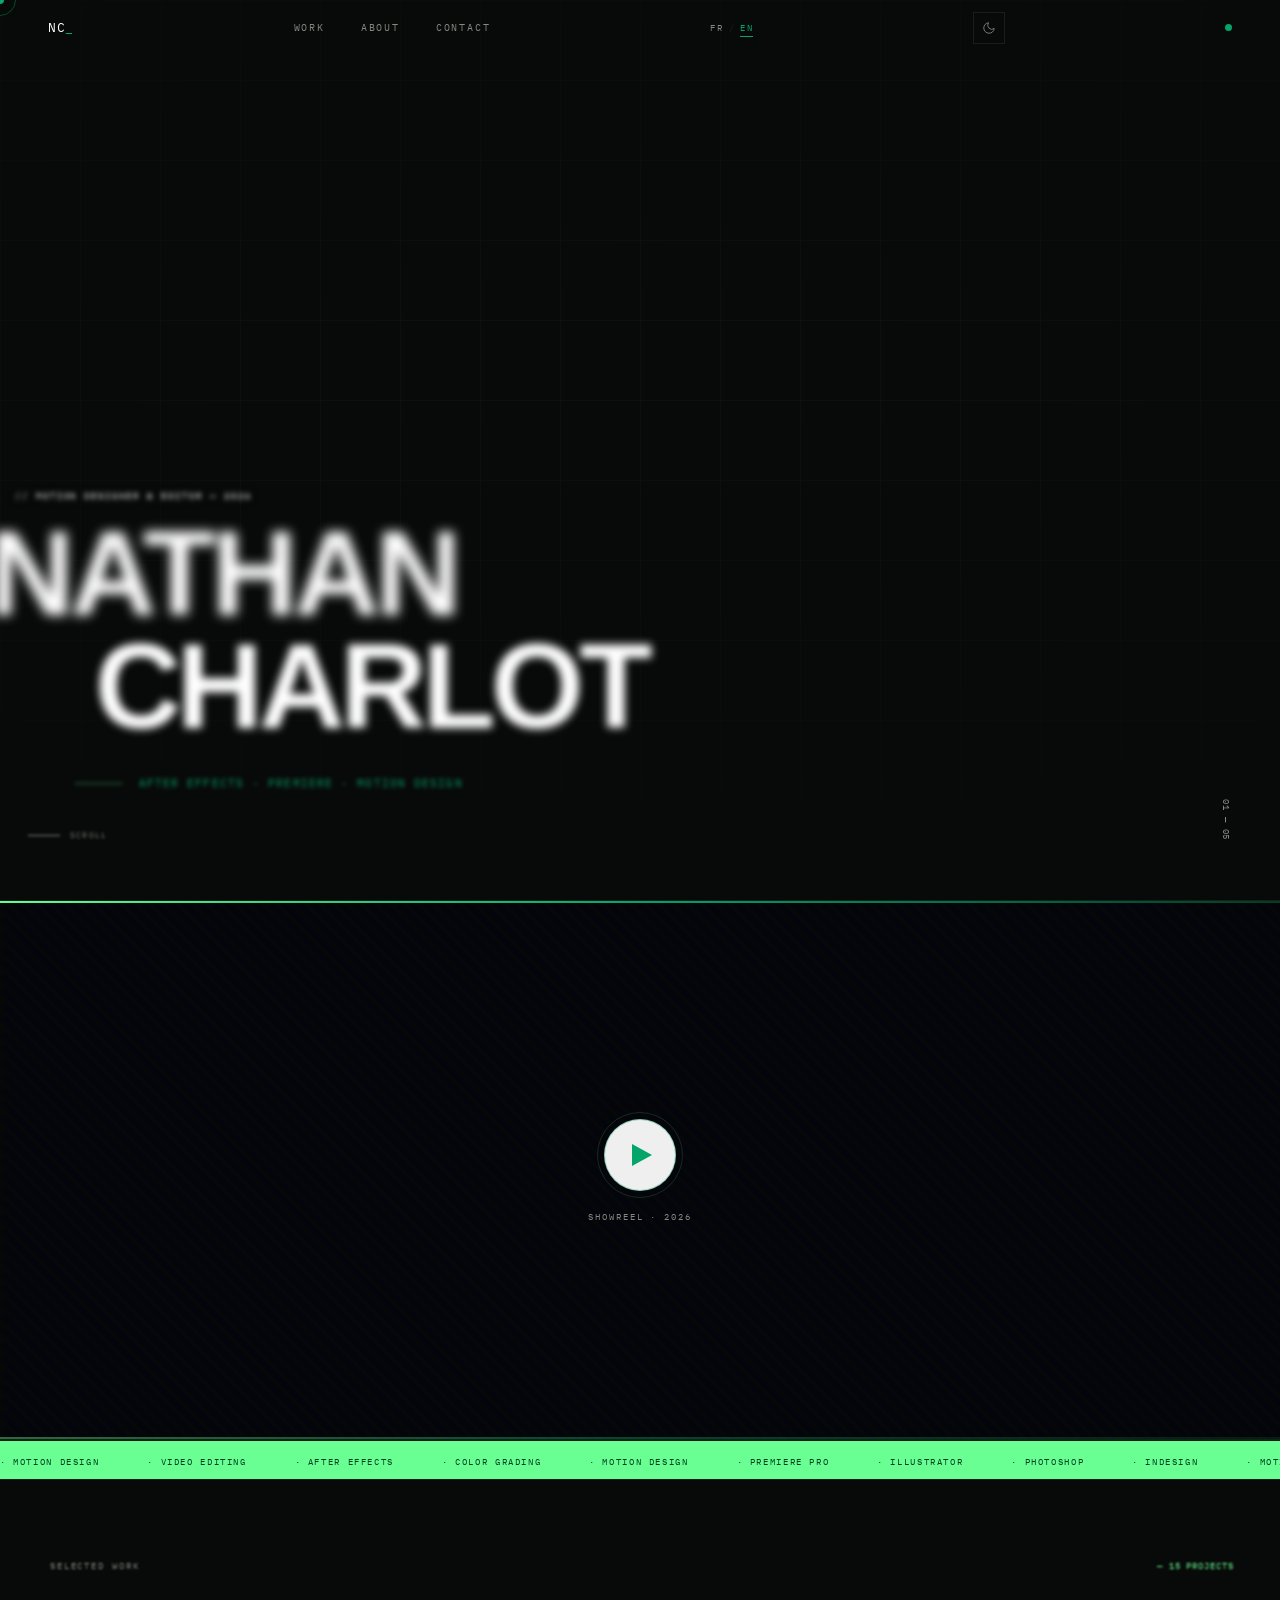
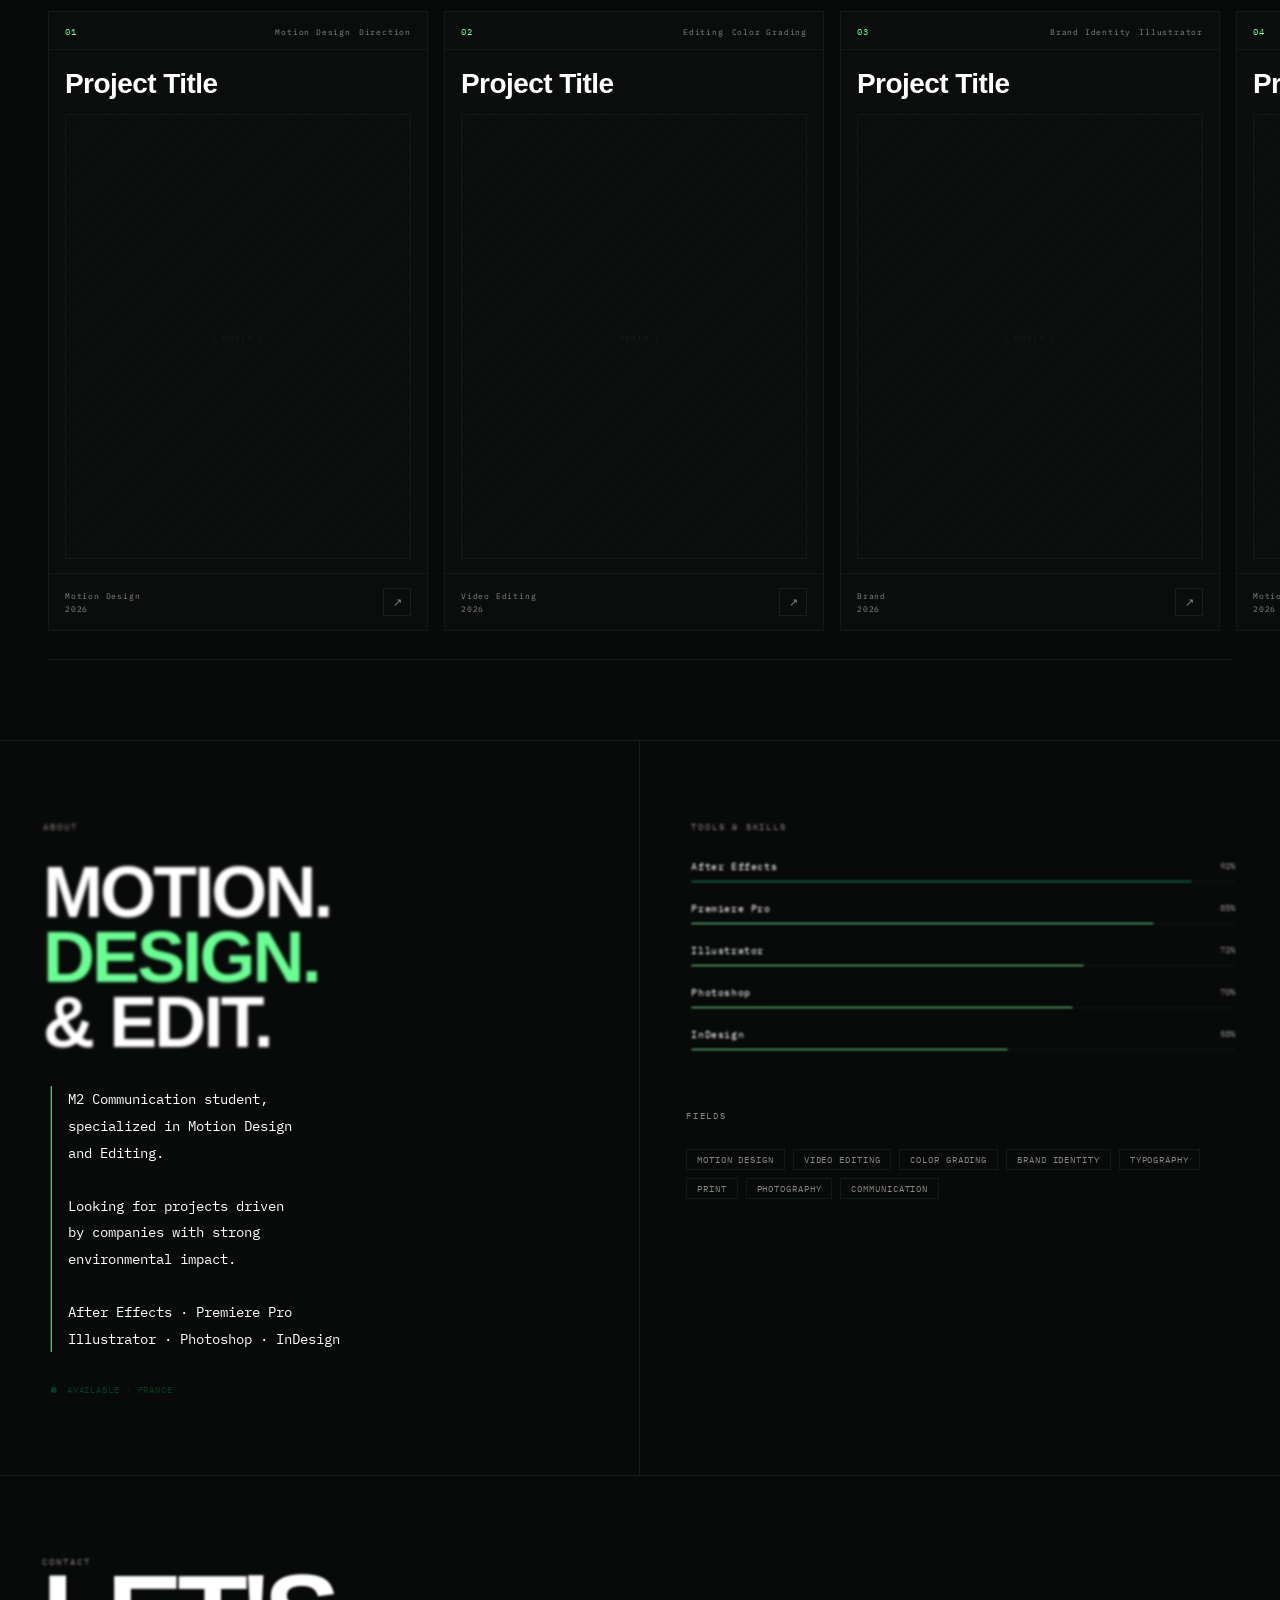
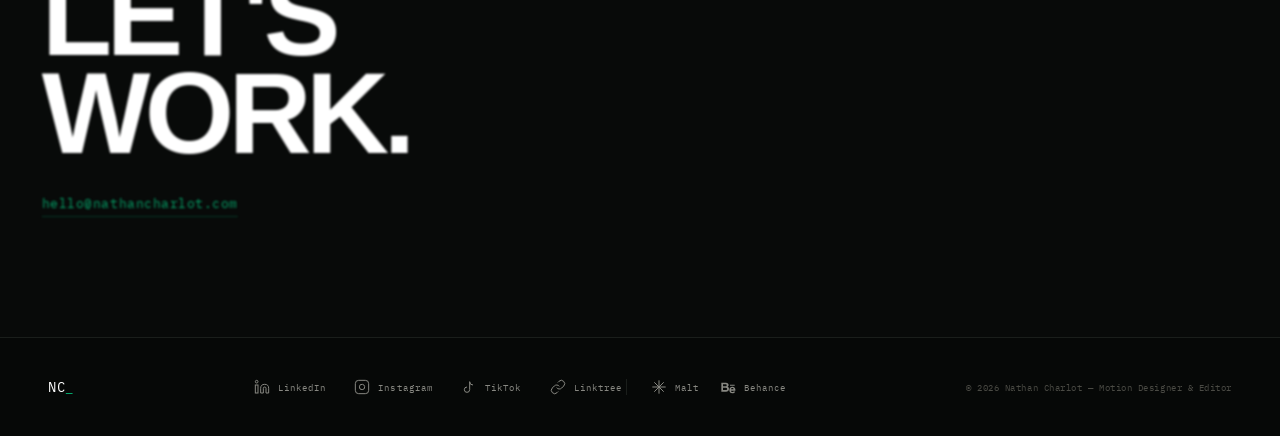
==== commit ce602381: "Smoother scroll and reveal animations Replace ease with cubic-bezier expo-out on all reveals, add le" ====
--- a/en.html
+++ b/en.html
@@ -3,7 +3,7 @@
 <head>
 <meta charset="UTF-8">
 <meta name="viewport" content="width=device-width, initial-scale=1.0">
-<title>Nathan Charlot — Motion Designer & Editor</title>
+<title>Nathan Charlot - Portfolio</title>
 <link href="https://fonts.googleapis.com/css2?family=IBM+Plex+Mono:wght@400;700&display=swap" rel="stylesheet">
 <style>
 /* ── PAGE LOADER ── */
@@ -209,7 +209,7 @@
 body.light #cursor { background: var(--blue); mix-blend-mode: normal; }
 body.light #cursor-ring { border-color: rgba(1,63,34,.4); }-8">
 <meta name="viewport" content="width=device-width, initial-scale=1.0">
-<title>Nathan Charlot — Motion Designer & Editor</title>
+<title>Nathan Charlot - Portfolio</title>
 <link href="https://fonts.googleapis.com/css2?family=IBM+Plex+Mono:wght@400;700&display=swap" rel="stylesheet">
 <style>
 :root {
@@ -353,11 +353,16 @@
 .sec-label.accent { color: var(--cyan); }
 
 /* ── REVEAL ANIMATION ── */
-.reveal { opacity: 0; transform: translateY(24px); transition: opacity .7s ease, transform .7s ease; }
+.reveal {
+  opacity: 0;
+  transform: translateY(48px);
+  transition: opacity 1s cubic-bezier(0.22, 1, 0.36, 1),
+              transform 1s cubic-bezier(0.22, 1, 0.36, 1);
+}
 .reveal.visible { opacity: 1; transform: translateY(0); }
-.reveal-delay-1 { transition-delay: .1s; }
-.reveal-delay-2 { transition-delay: .2s; }
-.reveal-delay-3 { transition-delay: .3s; }
+.reveal-delay-1 { transition-delay: .14s; }
+.reveal-delay-2 { transition-delay: .28s; }
+.reveal-delay-3 { transition-delay: .42s; }
 
 /* ═══════════════════════════════════════
    SECTION 1 — HERO
@@ -1403,44 +1408,41 @@
   const heroNames   = document.querySelectorAll('.hero-name');
   const heroTagline = document.querySelector('.hero-tagline');
   const heroScrollEl= document.querySelector('.hero-scroll');
-  const prlxEls = document.querySelectorAll('[data-prlx]');
-
-  let lx = 0, ly = 0;
+  const prlxEls     = document.querySelectorAll('[data-prlx]');
+
+  let lx = 0, ly = 0, smoothY = 0;
+  let hEY = 0, hN0 = 0, hN1 = 0, hTL = 0, hSC = 0, hBL = 0;
+  prlxEls.forEach(el => { el._tx = 0; el._bl = 0; });
+
+  const lerp = (a, b, t) => a + (b - a) * t;
 
   function update() {
-    const y = window.scrollY;
-    const h = window.innerHeight;
-    const W = window.innerWidth;
-
+    const rawY = window.scrollY;
+    const h    = window.innerHeight;
+    const W    = window.innerWidth;
+
+    smoothY = lerp(smoothY, rawY, 0.09);
     const normX = (mx - W * 0.5) / (W * 0.5);
     const normY = (my - h * 0.5) / (h * 0.5);
-    lx += (normX - lx) * 0.06;
-    ly += (normY - ly) * 0.06;
-
-    if (y < h * 1.2) {
-      heroBg.style.backgroundPositionY = `calc(50% + ${y * .15}px)`;
-      const blurPx = Math.min(y * .014, 10);
-      if (heroEyebrow) {
-        heroEyebrow.style.transform = `translateX(${-y * .05}px)`;
-        heroEyebrow.style.filter    = `blur(${blurPx * .5}px)`;
-      }
-      if (heroNames[0]) {
-        heroNames[0].style.transform = `translateX(${-y * .09}px)`;
-        heroNames[0].style.filter    = `blur(${blurPx}px)`;
-      }
-      if (heroNames[1]) {
-        heroNames[1].style.transform = `translateX(${y * .07}px)`;
-        heroNames[1].style.filter    = `blur(${blurPx * .75}px)`;
-      }
-      if (heroTagline) {
-        heroTagline.style.transform = `translateX(${y * .04}px)`;
-        heroTagline.style.filter    = `blur(${blurPx * .4}px)`;
-      }
-      if (heroScrollEl) {
-        heroScrollEl.style.transform = `translateX(${-y * .03}px)`;
-        heroScrollEl.style.filter    = `blur(${blurPx * .3}px)`;
-      }
+    lx = lerp(lx, normX, 0.06);
+    ly = lerp(ly, normY, 0.06);
+
+    if (rawY < h * 1.5) {
+      hBL = lerp(hBL, Math.min(smoothY * .014, 10), 0.1);
+      hEY = lerp(hEY, -smoothY * .05, 0.1);
+      hN0 = lerp(hN0, -smoothY * .09, 0.1);
+      hN1 = lerp(hN1,  smoothY * .07, 0.1);
+      hTL = lerp(hTL,  smoothY * .04, 0.1);
+      hSC = lerp(hSC, -smoothY * .03, 0.1);
+
+      if (heroEyebrow) { heroEyebrow.style.transform = `translateX(${hEY}px)`; heroEyebrow.style.filter = `blur(${hBL*.5}px)`; }
+      if (heroNames[0]) { heroNames[0].style.transform = `translateX(${hN0}px)`; heroNames[0].style.filter = `blur(${hBL}px)`; }
+      if (heroNames[1]) { heroNames[1].style.transform = `translateX(${hN1}px)`; heroNames[1].style.filter = `blur(${hBL*.75}px)`; }
+      if (heroTagline) { heroTagline.style.transform = `translateX(${hTL}px)`; heroTagline.style.filter = `blur(${hBL*.4}px)`; }
+      if (heroScrollEl) { heroScrollEl.style.transform = `translateX(${hSC}px)`; heroScrollEl.style.filter = `blur(${hBL*.3}px)`; }
     } else {
+      hBL = lerp(hBL, 0, 0.1); hEY = lerp(hEY, 0, 0.1); hN0 = lerp(hN0, 0, 0.1);
+      hN1 = lerp(hN1, 0, 0.1); hTL = lerp(hTL, 0, 0.1); hSC = lerp(hSC, 0, 0.1);
       [heroEyebrow, heroNames[0], heroNames[1], heroTagline, heroScrollEl]
         .forEach(el => { if (el) el.style.filter = ''; });
     }
@@ -1450,10 +1452,10 @@
       const speed = parseFloat(el.dataset.prlx);
       const dir   = parseFloat(el.dataset.prlxDir ?? '1');
       const pct   = Math.max(-1, Math.min(1, (rect.top + rect.height * .5 - h * .5) / h));
-      const dx    = pct * speed * 120 * dir;
-      const blur  = Math.abs(pct) * speed * 22;
-      el.style.transform = `translateX(${dx}px)`;
-      el.style.filter    = `blur(${Math.min(blur, 5)}px)`;
+      el._tx = lerp(el._tx, pct * speed * 120 * dir, 0.08);
+      el._bl = lerp(el._bl, Math.abs(pct) * speed * 22, 0.08);
+      el.style.transform = `translateX(${el._tx}px)`;
+      el.style.filter    = `blur(${Math.min(el._bl, 5)}px)`;
     });
 
     requestAnimationFrame(update);
@@ -1466,7 +1468,7 @@
 const revealEls = document.querySelectorAll('.reveal');
 const revealObs = new IntersectionObserver(entries => {
   entries.forEach(e => { if (e.isIntersecting) e.target.classList.add('visible'); });
-}, { threshold: .15 });
+}, { threshold: 0.08, rootMargin: '0px 0px -32px 0px' });
 revealEls.forEach(el => revealObs.observe(el));
 
 /* ── PROJECT CARDS ── */
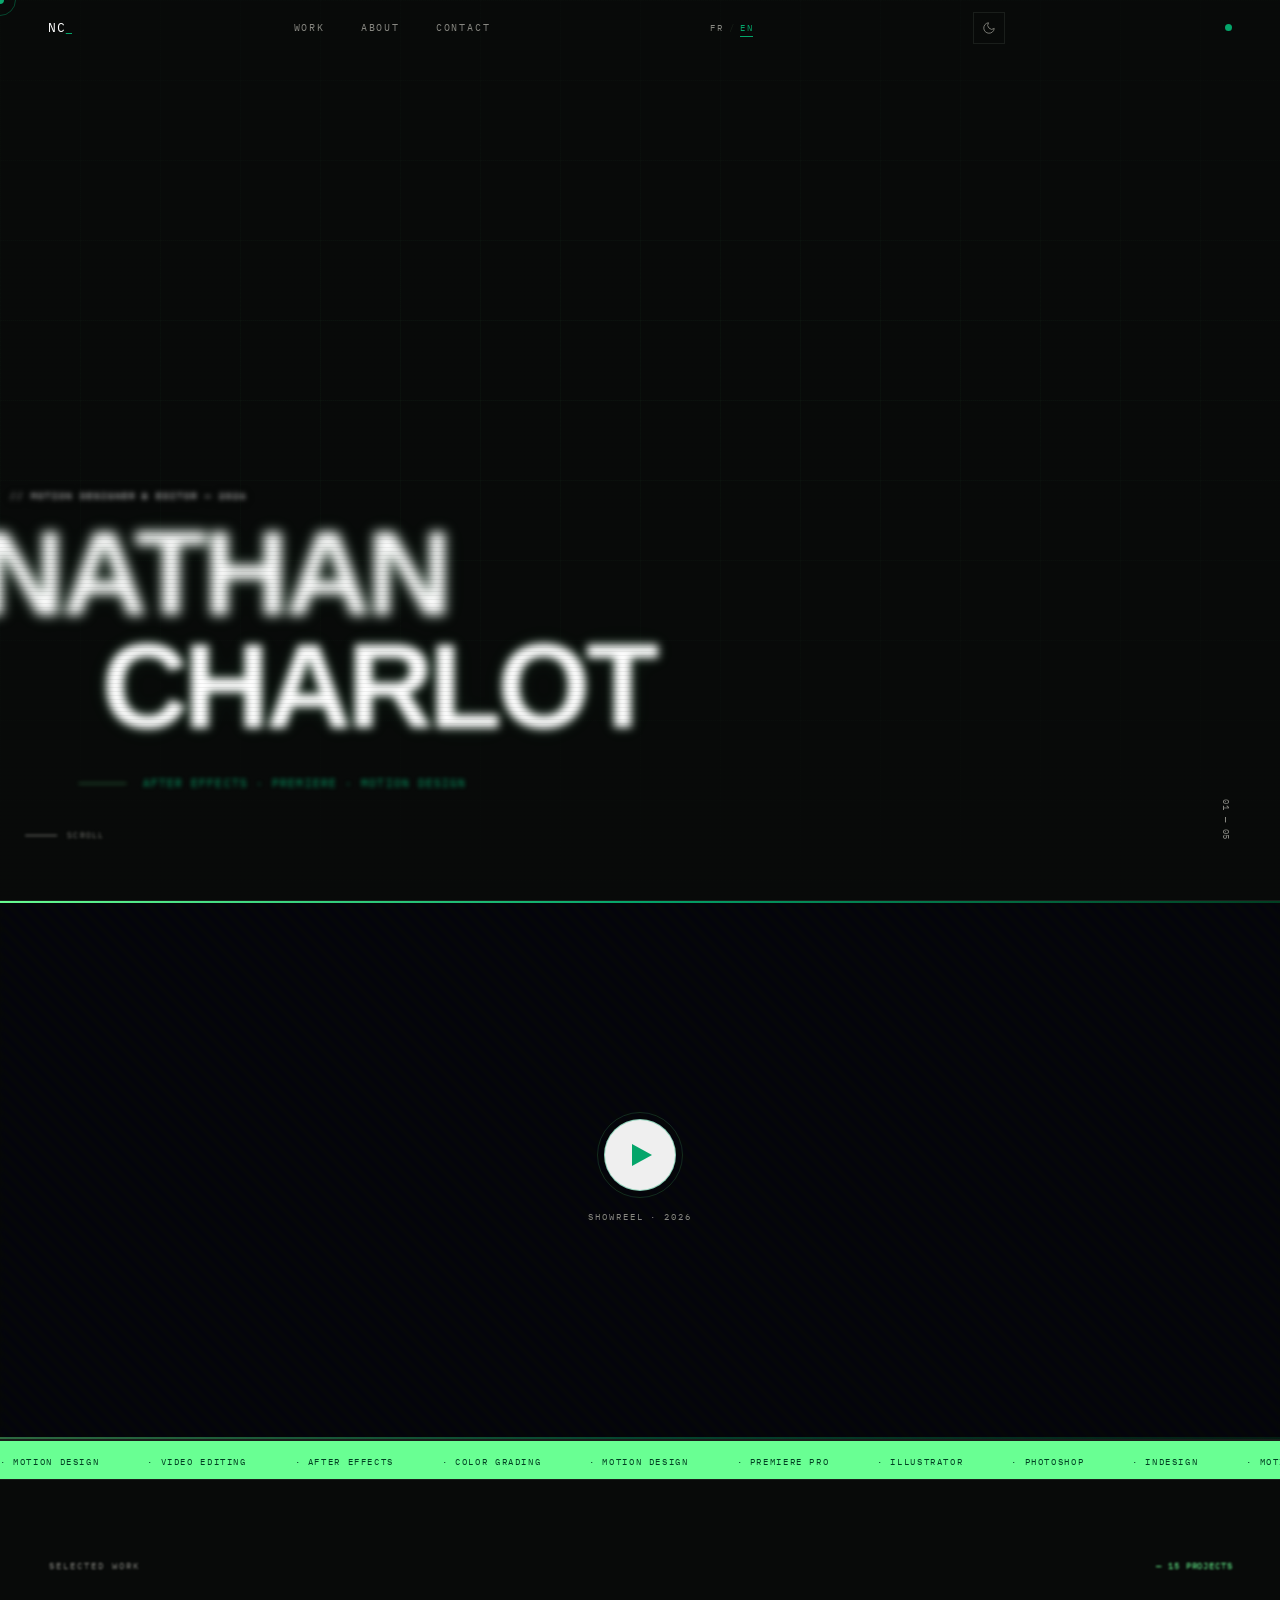
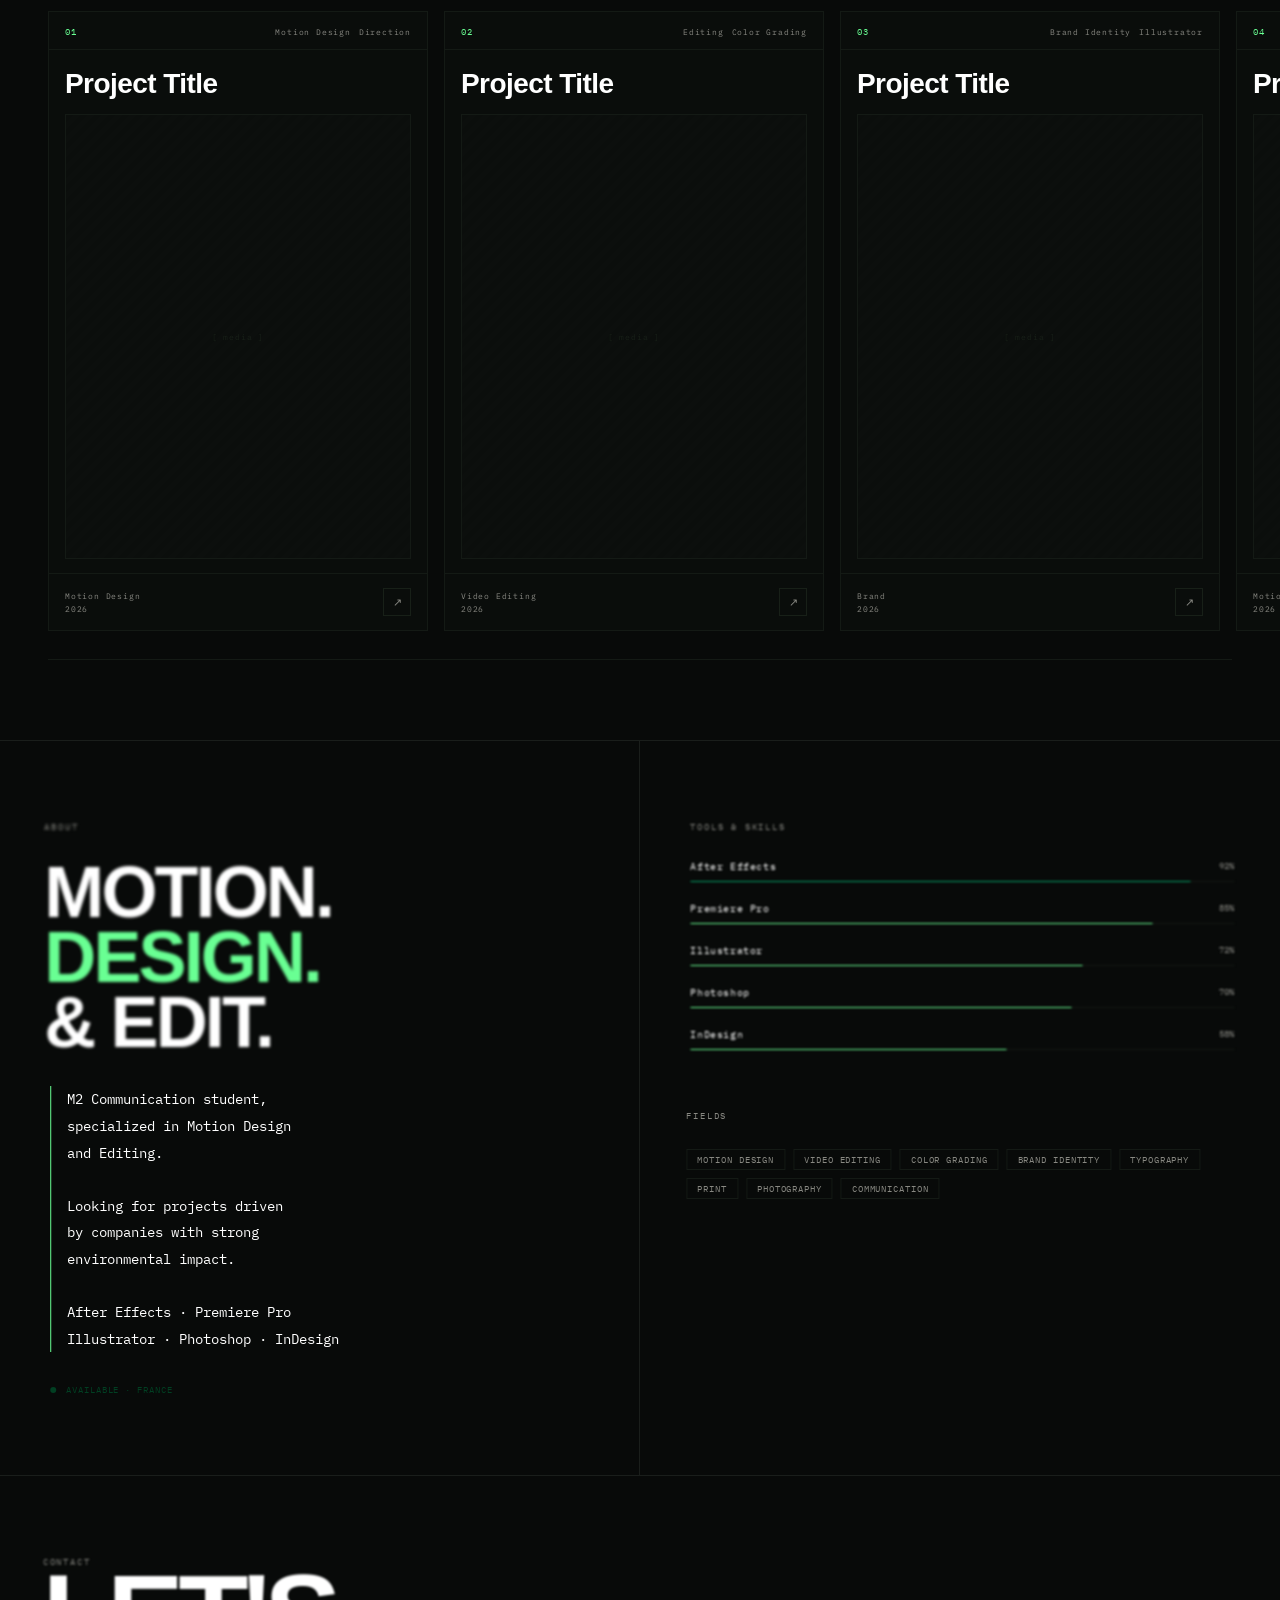
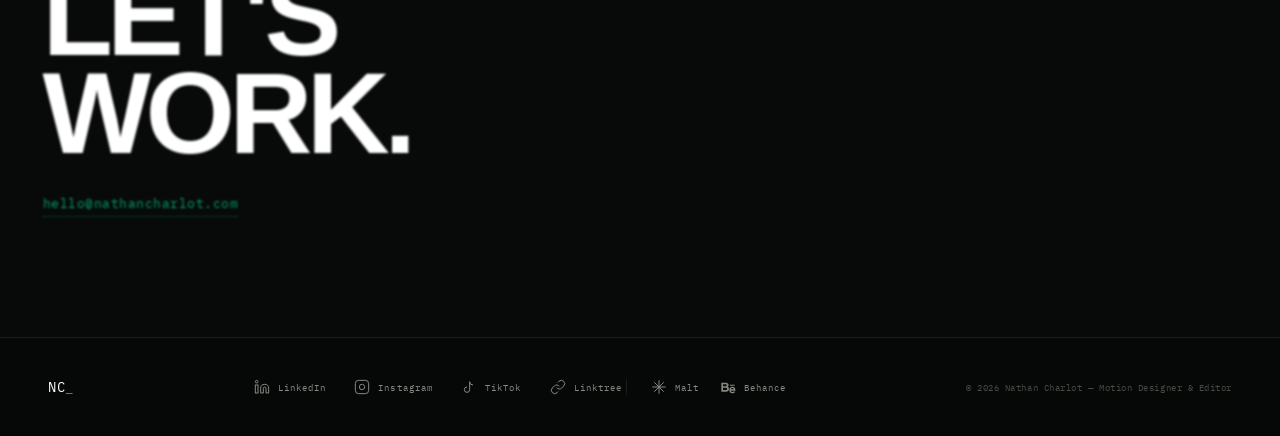
==== commit a4dd8a10: "Add neon glitch effects and refine animations Add scanlines overlay, subtle neon glow pulse on hero " ====
--- a/en.html
+++ b/en.html
@@ -438,7 +438,12 @@
   font-size: clamp(64px, 10vw, 120px);
   font-weight: 700; letter-spacing: -.04em; line-height: .88;
   margin-bottom: 8px; color: var(--fg);
-}
+  text-shadow:
+    0 0 6px  rgba(105,255,147,.2),
+    0 0 20px rgba(105,255,147,.08);
+  animation: neon-name-pulse 4s ease-in-out infinite;
+}
+body.light .hero-name { text-shadow: none; animation: none; }
 .hero-name::before {
   content: attr(data-text);
   position: absolute; left: 3px; top: 0;
@@ -486,6 +491,39 @@
   position: absolute; right: 48px; bottom: 60px;
   font-family: var(--mono); font-size: 9px; color: var(--fg-muted);
   letter-spacing: .1em; writing-mode: vertical-rl;
+}
+@keyframes neon-name-pulse {
+  0%,100% {
+    text-shadow:
+      0 0 6px  rgba(105,255,147,.2),
+      0 0 20px rgba(105,255,147,.08);
+  }
+  50% {
+    text-shadow:
+      0 0 10px rgba(105,255,147,.32),
+      0 0 32px rgba(105,255,147,.14),
+      0 0 60px rgba(4,165,106,.08);
+  }
+}
+.hero-scanlines {
+  position: absolute; inset: 0; z-index: 1; pointer-events: none;
+  background: repeating-linear-gradient(
+    180deg,
+    transparent 0px, transparent 3px,
+    rgba(0,0,0,.055) 3px, rgba(0,0,0,.055) 4px
+  );
+}
+body.light .hero-scanlines { display: none; }
+.glitch-clone {
+  position: absolute; left: 0; top: 0; pointer-events: none;
+  font-size: inherit; font-weight: inherit;
+  letter-spacing: inherit; line-height: inherit;
+  white-space: nowrap; mix-blend-mode: screen;
+  will-change: clip-path, transform;
+}
+.nav-logo { transition: text-shadow .35s ease; }
+.nav-logo:hover {
+  text-shadow: 0 0 12px rgba(4,165,106,.75), 0 0 28px rgba(4,165,106,.3);
 }
 
 /* ═══════════════════════════════════════
@@ -1047,6 +1085,7 @@
   <video id="hero-video-a" src="hero-bg.mp4" muted playsinline preload="auto"></video>
   <video id="hero-video-b" muted playsinline preload="auto"></video>
   <div class="hero-grid-bg"></div>
+  <div class="hero-scanlines"></div>
   <div class="hero-vignette"></div>
   <div class="hero-vignette-light"></div>
   <div class="hero-glitch-lines">
@@ -1295,6 +1334,7 @@
   requestAnimationFrame(animCursor);
 })();
 
+
 /* ── THEME TOGGLE + HERO VIDEO ── */
 const themeToggle = document.getElementById('themeToggle');
 const SRC_DARK    = 'hero-bg.mp4';
@@ -1699,6 +1739,48 @@
   }
 }, { passive: true });
 
+/* ── GLITCH ENGINE ── */
+(function() {
+  const names = document.querySelectorAll('.hero-name');
+  if (!names.length) return;
+  function rnd(a, b) { return a + Math.random() * (b - a); }
+  function rndInt(a, b) { return Math.floor(rnd(a, b + 1)); }
+  function triggerGlitch() {
+    const ticks = rndInt(4, 9);
+    const tickMs = rnd(28, 52);
+    const clones = [];
+    names.forEach(el => {
+      const r = document.createElement('span');
+      const b = document.createElement('span');
+      r.className = 'glitch-clone'; b.className = 'glitch-clone';
+      r.textContent = el.dataset.text; b.textContent = el.dataset.text;
+      r.style.color = '#69ff93'; b.style.color = '#04a56a';
+      el.appendChild(r); el.appendChild(b);
+      clones.push({ r, b });
+    });
+    let tick = 0;
+    function doTick() {
+      if (tick >= ticks) {
+        clones.forEach(({ r, b }) => { r.remove(); b.remove(); });
+        setTimeout(triggerGlitch, rnd(3200, 7500));
+        return;
+      }
+      clones.forEach(({ r, b }) => {
+        const t1 = rnd(5,75), h1 = rnd(4,22);
+        const t2 = rnd(5,75), h2 = rnd(4,18);
+        const rx = (Math.random()-.5)*28, bx = (Math.random()-.5)*22;
+        r.style.clipPath = `polygon(0 ${t1}%,100% ${t1}%,100% ${t1+h1}%,0 ${t1+h1}%)`;
+        r.style.transform = `translateX(${rx}px)`; r.style.opacity = rnd(.6,1);
+        b.style.clipPath  = `polygon(0 ${t2}%,100% ${t2}%,100% ${t2+h2}%,0 ${t2+h2}%)`;
+        b.style.transform = `translateX(${bx}px)`; b.style.opacity  = rnd(.45,.85);
+      });
+      tick++; setTimeout(doTick, tickMs);
+    }
+    doTick();
+  }
+  setTimeout(triggerGlitch, rnd(800, 2500));
+})();
+
 </script>
 </body>
 </html>
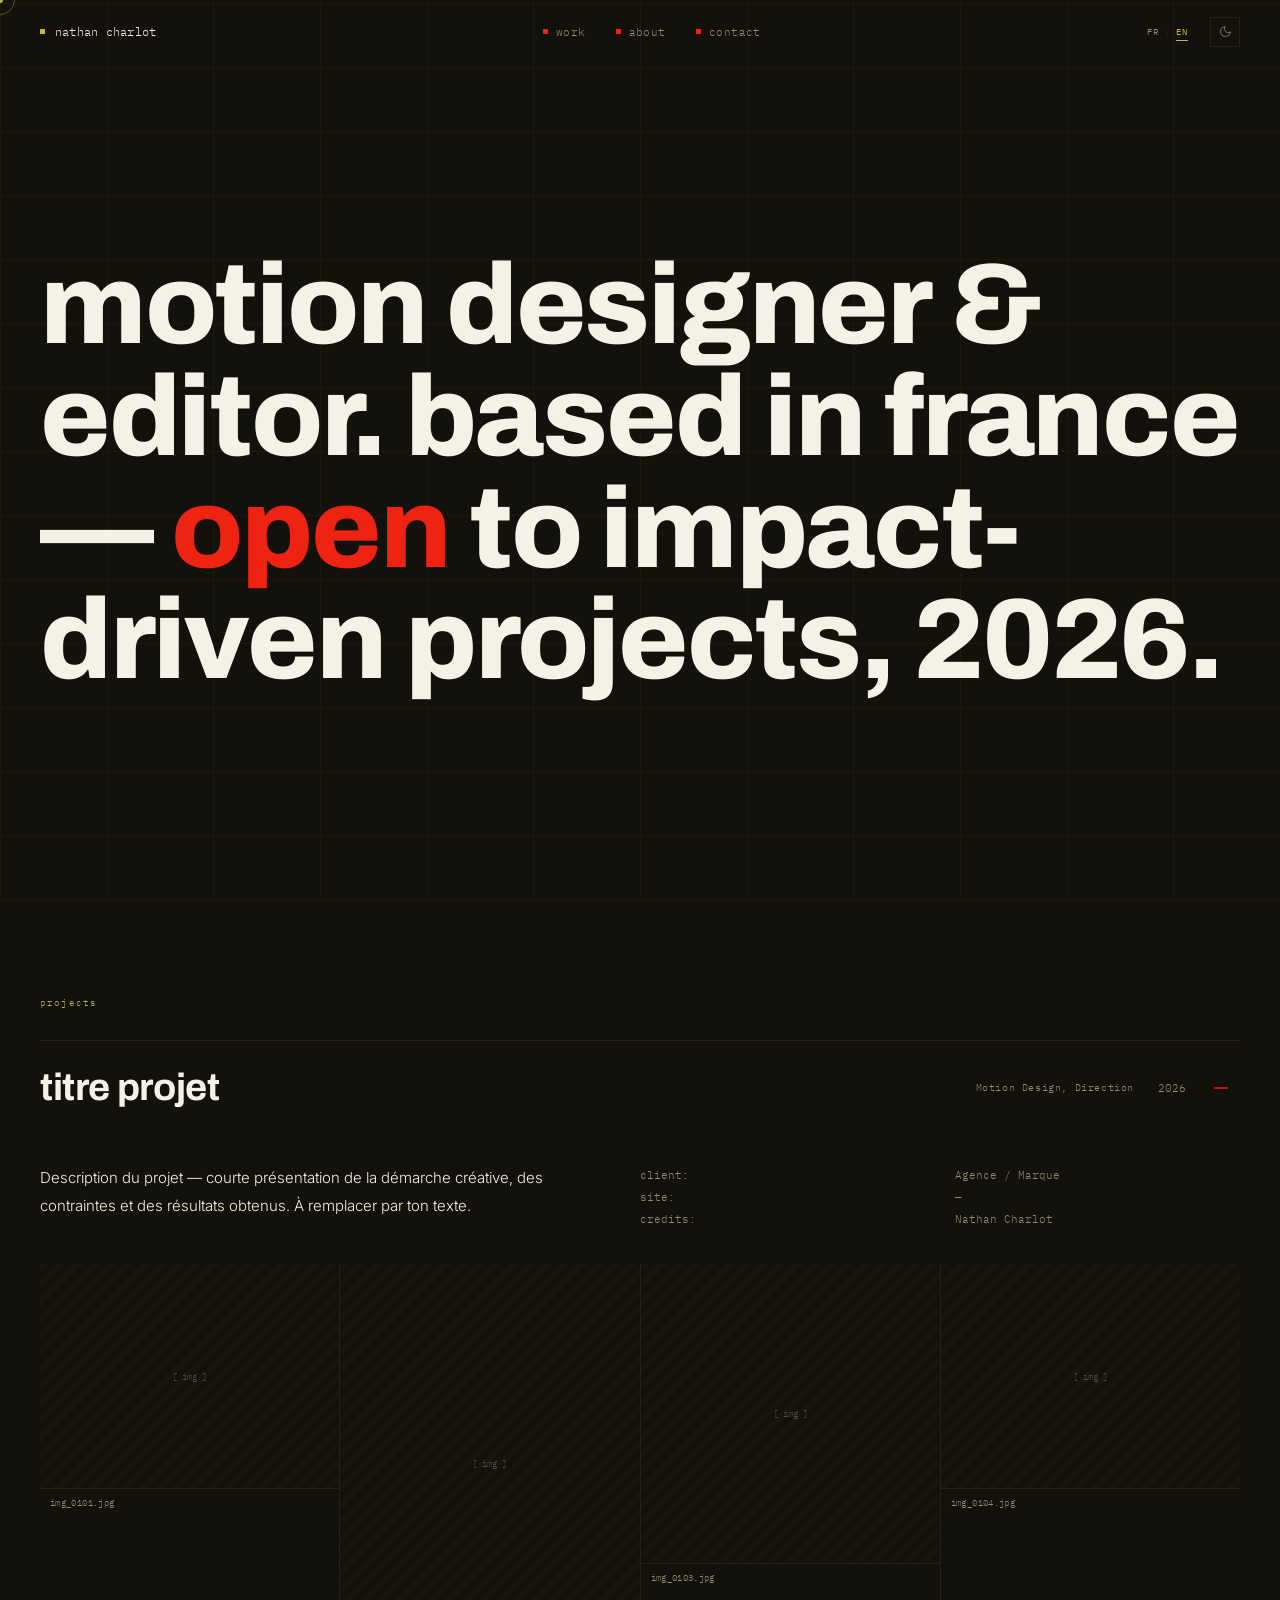
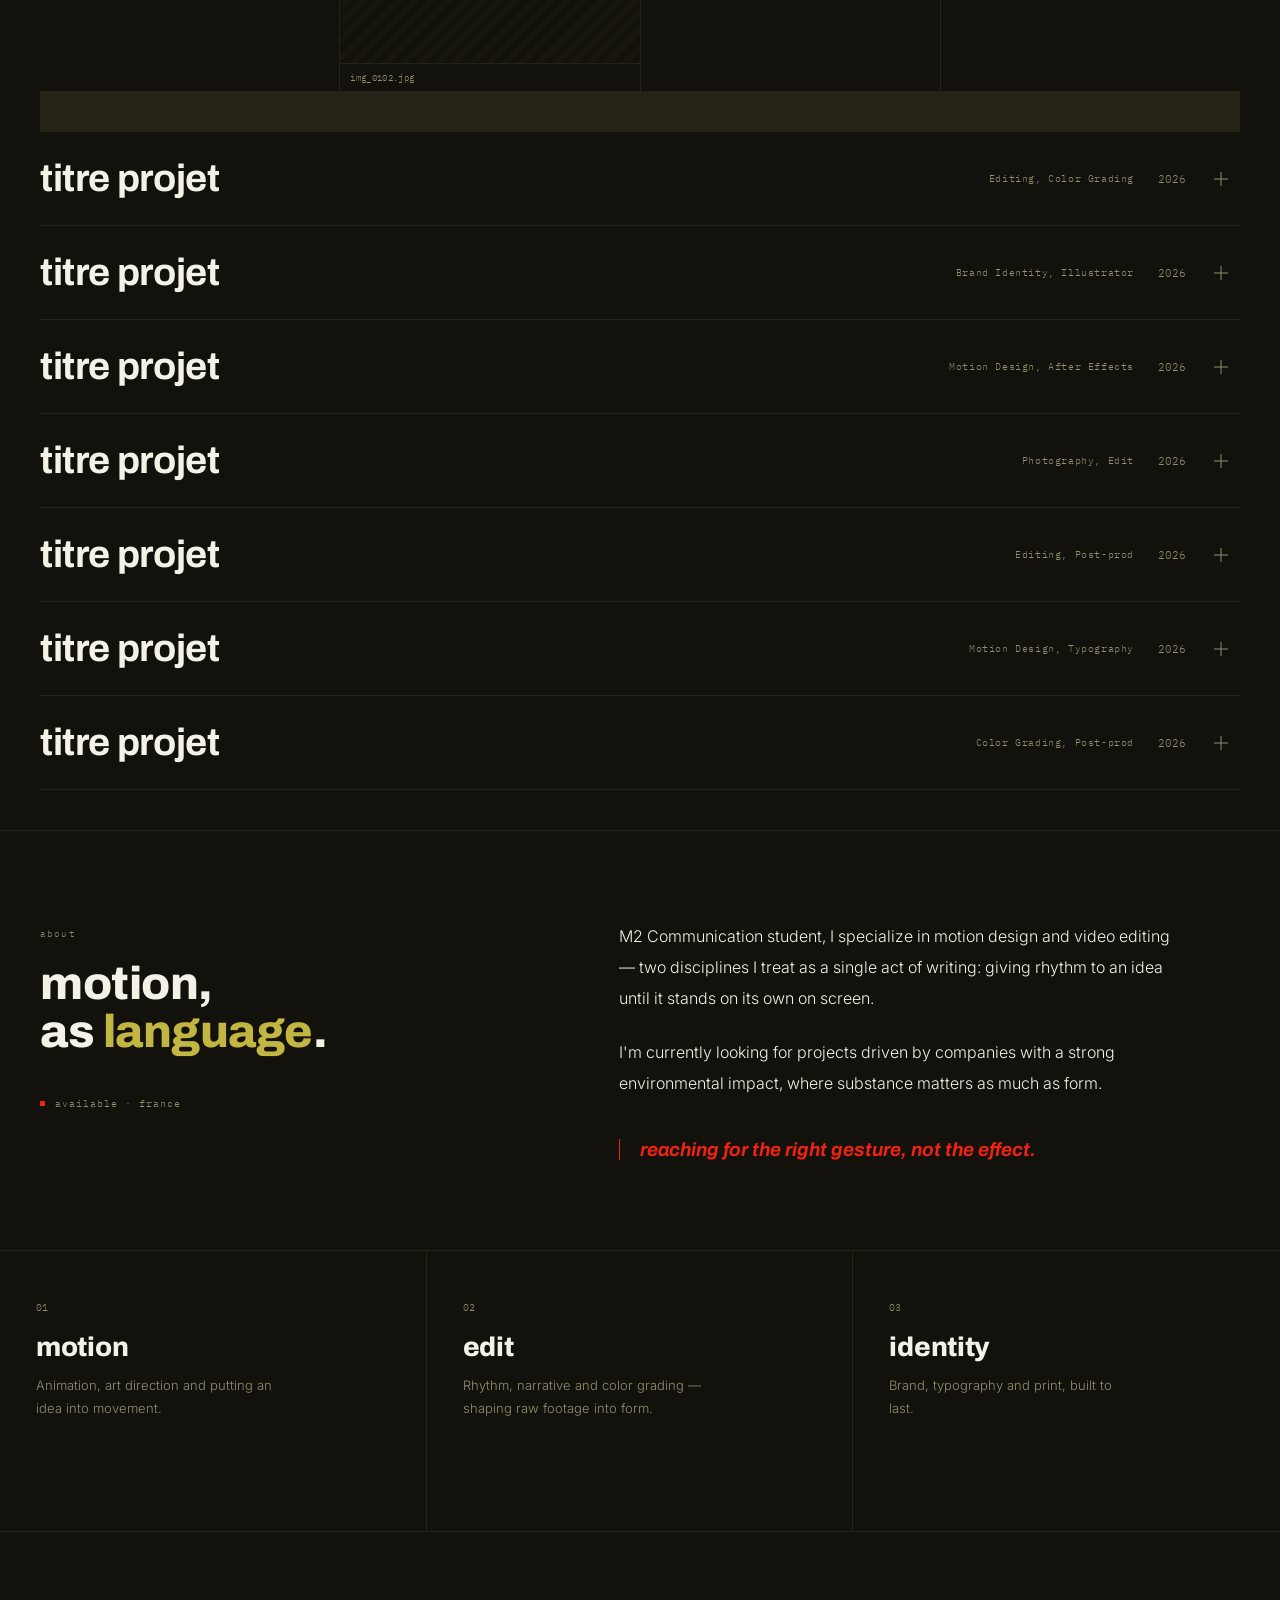
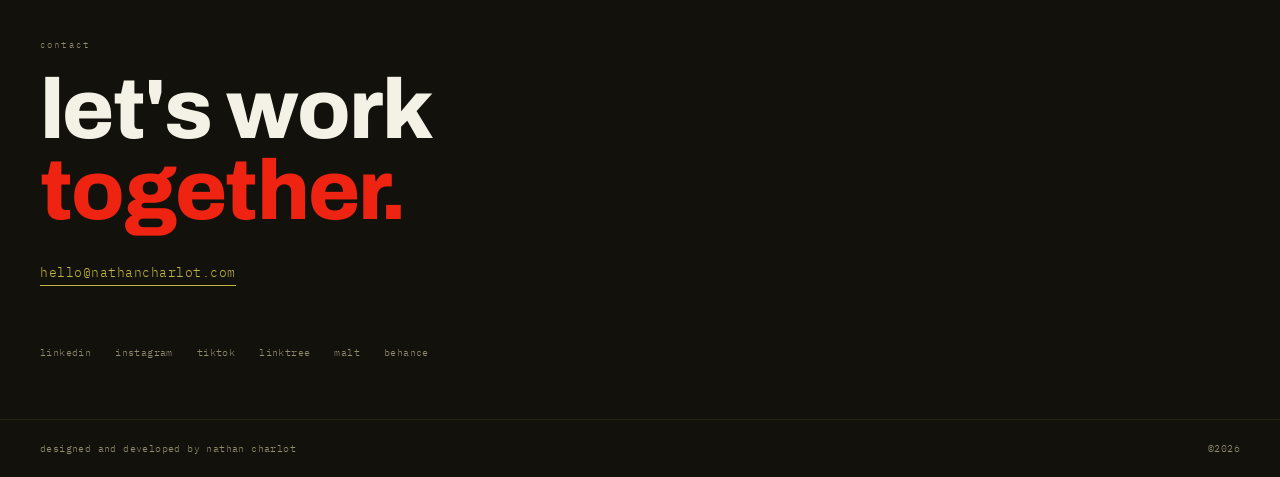
==== commit a36f5e8d: "Rebuild portfolio with new editorial art direction Rewrite index.html from scratch, replacing the te" ====
--- a/en.html
+++ b/en.html
@@ -1,1786 +1,16 @@
-﻿<!DOCTYPE html>
+<!DOCTYPE html>
 <html lang="en">
 <head>
 <meta charset="UTF-8">
 <meta name="viewport" content="width=device-width, initial-scale=1.0">
-<title>Nathan Charlot - Portfolio</title>
-<link href="https://fonts.googleapis.com/css2?family=IBM+Plex+Mono:wght@400;700&display=swap" rel="stylesheet">
-<style>
-/* ── PAGE LOADER ── */
-#page-loader {
-  position: fixed; inset: 0; z-index: 10000;
-  background: #080a09;
-  display: flex; flex-direction: column;
-  align-items: center; justify-content: center;
-  transition: opacity .7s ease;
-}
-#page-loader.done { opacity: 0; pointer-events: none; }
-.loader-brand {
-  font-family: 'IBM Plex Mono', monospace;
-  font-size: 28px; font-weight: 700;
-  color: #fff; letter-spacing: .08em; margin-bottom: 4px;
-}
-.loader-brand span { color: #04a56a; }
-.ai-matrix-loader {
-  width: 120px; height: 160px;
-  margin: 28px auto;
-  position: relative;
-  perspective: 800px;
-  display: grid;
-  grid-template-columns: repeat(3, 1fr);
-  gap: 5px;
-}
-.digit {
-  color: #69ff93;
-  font-family: 'IBM Plex Mono', monospace;
-  font-size: 18px; font-weight: 700;
-  display: flex; align-items: center; justify-content: center;
-  text-shadow: 0 0 10px rgba(105,255,147,.7);
-  transform-style: preserve-3d;
-  animation: digit-flip .6s steps(1) infinite;
-}
-.digit:nth-child(1) { animation-delay: 0s; }
-.digit:nth-child(2) { animation-delay: .08s; }
-.digit:nth-child(3) { animation-delay: .16s; }
-.digit:nth-child(4) { animation-delay: .24s; }
-.digit:nth-child(5) { animation-delay: .32s; }
-.digit:nth-child(6) { animation-delay: .40s; }
-.digit:nth-child(7) { animation-delay: .48s; }
-.digit:nth-child(8) { animation-delay: .56s; }
-@keyframes digit-flip {
-  0%   { opacity: 1;    transform: rotateX(0deg); }
-  40%  { opacity: .08;  transform: rotateX(90deg); }
-  60%  { opacity: .08;  transform: rotateX(90deg); }
-  100% { opacity: 1;    transform: rotateX(0deg); }
-}
-.glow {
-  position: absolute; inset: -10px;
-  background: radial-gradient(ellipse at 50% 50%, rgba(105,255,147,.14) 0%, transparent 70%);
-  pointer-events: none;
-  animation: glow-pulse 1.8s ease-in-out infinite;
-}
-@keyframes glow-pulse {
-  0%,100% { opacity: .5; transform: scaleY(.85); }
-  50%      { opacity: 1;  transform: scaleY(1.15); }
-}
-.loader-label {
-  font-family: 'IBM Plex Mono', monospace;
-  font-size: 8px; letter-spacing: .3em;
-  color: #04a56a; text-transform: uppercase;
-  animation: label-blink 1.1s steps(1) infinite;
-}
-@keyframes label-blink {
-  0%,100% { opacity: 1; }
-  50%      { opacity: .2; }
-}
-
-:root {
-  --bg: #080a09;
-  --fg: #ffffff;
-  --fg-muted: #888882;
-  --blue: #69ff93;
-  --cyan: #04a56a;
-  --green: #013f22;
-  --border: #1a1e1b;
-  --mono: 'IBM Plex Mono', monospace;
-  --sans: 'Helvetica Neue', Helvetica, Arial, sans-serif;
-}
-body.light {
-  --bg: #f5f4f0;
-  --fg: #0a0a08;
-  --fg-muted: #565450;
-  --blue: #013f22;
-  --cyan: #04a56a;
-  --green: #69ff93;
-  --border: #d8d6d0;
-}
-*, *::before, *::after { box-sizing: border-box; margin: 0; padding: 0; }
-html { scroll-behavior: smooth; }
-body {
-  background: var(--bg);
-  color: var(--fg);
-  font-family: var(--sans);
-  cursor: none;
-  overflow-x: hidden;
-  transition: background-color 1s ease, color 1s ease;
-}
-/* Broad 1-second fade for all colour-changing properties during theme switch */
-body.theme-transitioning *,
-body.theme-transitioning *::before,
-body.theme-transitioning *::after {
-  transition: color 1s ease, background-color 1s ease, border-color 1s ease,
-              box-shadow 1s ease, fill 1s ease, stroke 1s ease,
-              opacity 1s ease !important;
-}
-
-/* ── CURSOR ── */
-#cursor {
-  position: fixed; width: 8px; height: 8px;
-  background: var(--cyan); border-radius: 50%;
-  pointer-events: none; z-index: 9999;
-  transform: translate(-50%,-50%);
-  transition: transform .1s, width .2s, height .2s, background .2s;
-  mix-blend-mode: screen;
-}
-#cursor-ring {
-  position: fixed; width: 32px; height: 32px;
-  border: 1px solid rgba(4,165,106,.4); border-radius: 50%;
-  pointer-events: none; z-index: 9998;
-  transform: translate(-50%,-50%);
-  transition: transform .18s ease, width .25s, height .25s, border-color .2s;
-}
-body:has(a:hover) #cursor, body:has(button:hover) #cursor { width: 14px; height: 14px; background: var(--blue); }
-body:has(a:hover) #cursor-ring, body:has(button:hover) #cursor-ring { width: 48px; height: 48px; border-color: var(--blue); }
-body:has(.project-card:hover) #cursor { background: var(--green); width: 12px; height: 12px; }
-
-/* ── NAV ── */
-nav {
-  position: fixed; top: 0; left: 0; right: 0; z-index: 100;
-  display: flex; justify-content: space-between; align-items: center;
-  padding: 0 48px; height: 56px;
-  border-bottom: 1px solid transparent;
-  transition: border-color .4s, background .4s, backdrop-filter .4s;
-}
-nav.scrolled {
-  background: rgba(8,10,9,.8);
-  backdrop-filter: blur(12px);
-  border-color: #0d0e1a;
-}
-.nav-logo {
-  font-family: var(--mono); font-size: 13px; color: var(--fg); letter-spacing: .04em;
-  text-decoration: none;
-}
-.nav-logo span { color: var(--cyan); }
-.nav-links { display: flex; gap: 36px; }
-.nav-links a {
-  font-family: var(--mono); font-size: 10px; color: var(--fg-muted);
-  letter-spacing: .18em; text-transform: uppercase; text-decoration: none;
-  transition: color .2s;
-}
-.nav-links a:hover { color: var(--cyan); }
-.nav-dot { width: 7px; height: 7px; border-radius: 50%; background: var(--cyan); animation: pulse 2s ease-in-out infinite; }
-.lang-switcher { display: flex; align-items: center; gap: 6px; }
-.lang-btn {
-  background: none; border: none; cursor: none;
-  font-family: var(--mono); font-size: 9px; letter-spacing: .15em;
-  color: var(--fg-muted); padding: 3px 0; transition: color .2s;
-}
-.lang-btn.active { color: var(--cyan); border-bottom: 1px solid var(--cyan); }
-.lang-btn:hover:not(.active) { color: var(--fg); }
-.lang-sep { font-family: var(--mono); font-size: 9px; color: #182018; }
-.nav-hamburger { display: none; }
-.mobile-menu { display: none; }
-.theme-toggle {
-  background: none; border: 1px solid var(--border); cursor: none;
-  color: var(--fg-muted); width: 32px; height: 32px;
-  display: flex; align-items: center; justify-content: center;
-  transition: border-color .2s, color .2s;
-}
-.theme-toggle:hover { border-color: var(--blue); color: var(--blue); }
-body.light .icon-moon { display: none; }
-body:not(.light) .icon-sun { display: none; }
-
-/* Light mode overrides */
-body.light nav.scrolled { background: rgba(245,244,240,.92); backdrop-filter: blur(16px); border-color: var(--border); }
-body.light .hero-grid-bg { background-image: linear-gradient(rgba(1,63,34,.07) 1px, transparent 1px), linear-gradient(90deg, rgba(1,63,34,.07) 1px, transparent 1px); background-size: 80px 80px; }
-body.light #showreel { background: #0a0a08; }
-body.light .showreel-bg { background: repeating-linear-gradient(45deg, #0a0a08 0, #0a0a08 5px, #111 5px, #111 10px); }
-body.light .showreel-label { color: #888; }
-body.light .marquee-divider { background: #013f22; }
-body.light .project-card { background: #fff; border-color: var(--border); box-shadow: 0 2px 20px rgba(0,0,0,.06); }
-body.light .project-card:hover { border-color: var(--blue); box-shadow: 0 4px 32px rgba(1,63,34,.1); }
-body.light .project-card-topbar { border-color: var(--border); }
-body.light .project-card-img { background: repeating-linear-gradient(135deg, #eeecea 0, #eeecea 5px, #e6e4e0 5px, #e6e4e0 10px); border-color: var(--border); }
-body.light .project-card-img-label { color: #c8c6c0; }
-body.light .project-card-content { border-color: var(--border); }
-body.light .project-card-arrow { border-color: var(--border); }
-body.light .work-progress { background: var(--border); }
-body.light #about { border-color: var(--border); }
-body.light .about-left { border-color: var(--border); }
-body.light #contact { border-color: var(--border); }
-body.light #footer { background: #eeece6; border-color: var(--border); }
-body.light .pm-overlay { background: #f5f4f0; }
-body.light .pm-nav { background: rgba(245,244,240,.95); border-color: var(--border); }
-body.light .pm-media { background: repeating-linear-gradient(135deg, #e0dedc 0, #e0dedc 5px, #e8e6e2 5px, #e8e6e2 10px); }
-body.light .pm-info-col { border-color: var(--border); }
-body.light .pm-close, body.light .pm-arrow { border-color: var(--border); color: var(--fg-muted); }
-body.light .pm-close:hover, body.light .pm-arrow:hover { border-color: var(--blue); color: var(--blue); }
-body.light .mobile-menu { background: rgba(245,244,240,.97); }
-body.light #cursor { background: var(--blue); mix-blend-mode: normal; }
-body.light #cursor-ring { border-color: rgba(1,63,34,.4); }-8">
-<meta name="viewport" content="width=device-width, initial-scale=1.0">
-<title>Nathan Charlot - Portfolio</title>
-<link href="https://fonts.googleapis.com/css2?family=IBM+Plex+Mono:wght@400;700&display=swap" rel="stylesheet">
-<style>
-:root {
-  --bg: #080a09;
-  --fg: #ffffff;
-  --fg-muted: #888882;
-  --blue: #69ff93;
-  --cyan: #04a56a;
-  --green: #013f22;
-  --border: #1a1e1b;
-  --mono: 'IBM Plex Mono', monospace;
-  --sans: 'Helvetica Neue', Helvetica, Arial, sans-serif;
-}
-body.light {
-  --bg: #e8e8e4;
-  --fg: #000000;
-  --fg-muted: #888882;
-  --blue: #013f22;
-  --cyan: #04a56a;
-  --green: #69ff93;
-  --border: #ccccca;
-}
-*, *::before, *::after { box-sizing: border-box; margin: 0; padding: 0; }
-html { scroll-behavior: smooth; }
-body {
-  background: var(--bg);
-  color: var(--fg);
-  font-family: var(--sans);
-  cursor: none;
-  overflow-x: hidden;
-  transition: background-color 1s ease, color 1s ease;
-}
-/* Broad 1-second fade for all colour-changing properties during theme switch */
-body.theme-transitioning *,
-body.theme-transitioning *::before,
-body.theme-transitioning *::after {
-  transition: color 1s ease, background-color 1s ease, border-color 1s ease,
-              box-shadow 1s ease, fill 1s ease, stroke 1s ease,
-              opacity 1s ease !important;
-}
-
-/* ── CURSOR ── */
-#cursor {
-  position: fixed; width: 8px; height: 8px;
-  background: var(--cyan); border-radius: 50%;
-  pointer-events: none; z-index: 9999;
-  transform: translate(-50%,-50%);
-  transition: transform .1s, width .2s, height .2s, background .2s;
-  mix-blend-mode: screen;
-}
-#cursor-ring {
-  position: fixed; width: 32px; height: 32px;
-  border: 1px solid rgba(4,165,106,.4); border-radius: 50%;
-  pointer-events: none; z-index: 9998;
-  transform: translate(-50%,-50%);
-  transition: transform .18s ease, width .25s, height .25s, border-color .2s;
-}
-body:has(a:hover) #cursor, body:has(button:hover) #cursor { width: 14px; height: 14px; background: var(--blue); }
-body:has(a:hover) #cursor-ring, body:has(button:hover) #cursor-ring { width: 48px; height: 48px; border-color: var(--blue); }
-body:has(.project-card:hover) #cursor { background: var(--green); width: 12px; height: 12px; }
-
-/* ── CLICK EFFECT ── */
-.ck-ring {
-  position: fixed; pointer-events: none; z-index: 9997;
-  border-radius: 50%; border: 1px solid rgba(105,255,147,.85);
-  width: 0; height: 0; transform: translate(-50%,-50%);
-}
-.ck-ring.b { border-color: rgba(4,165,106,.5); }
-body.light .ck-ring   { border-color: rgba(1,63,34,.75); }
-body.light .ck-ring.b { border-color: rgba(4,165,106,.4); }
-.ck-digit {
-  position: fixed; pointer-events: none; z-index: 9997;
-  font-family: 'IBM Plex Mono', monospace;
-  font-size: 10px; font-weight: 700; line-height: 1;
-  color: #69ff93; text-shadow: 0 0 8px rgba(105,255,147,.6);
-}
-body.light .ck-digit { color: #013f22; text-shadow: none; }
-
-/* ── NAV ── */
-nav {
-  position: fixed; top: 0; left: 0; right: 0; z-index: 100;
-  display: flex; justify-content: space-between; align-items: center;
-  padding: 0 48px; height: 56px;
-  border-bottom: 1px solid transparent;
-  transition: border-color .4s, background .4s, backdrop-filter .4s;
-}
-nav.scrolled {
-  background: rgba(8,10,9,.8);
-  backdrop-filter: blur(12px);
-  border-color: #0d0e1a;
-}
-.nav-logo {
-  font-family: var(--mono); font-size: 13px; color: var(--fg); letter-spacing: .04em;
-  text-decoration: none;
-}
-.nav-logo span { color: var(--cyan); }
-.nav-links { display: flex; gap: 36px; }
-.nav-links a {
-  font-family: var(--mono); font-size: 10px; color: var(--fg-muted);
-  letter-spacing: .18em; text-transform: uppercase; text-decoration: none;
-  transition: color .2s;
-}
-.nav-links a:hover { color: var(--cyan); }
-.nav-dot { width: 7px; height: 7px; border-radius: 50%; background: var(--cyan); animation: pulse 2s ease-in-out infinite; }
-.lang-switcher { display: flex; align-items: center; gap: 6px; }
-.lang-btn {
-  background: none; border: none; cursor: none;
-  font-family: var(--mono); font-size: 9px; letter-spacing: .15em;
-  color: var(--fg-muted); padding: 3px 0; transition: color .2s;
-}
-.lang-btn.active { color: var(--cyan); border-bottom: 1px solid var(--cyan); }
-.lang-btn:hover:not(.active) { color: var(--fg); }
-.lang-sep { font-family: var(--mono); font-size: 9px; color: #182018; }
-.nav-hamburger { display: none; }
-.mobile-menu { display: none; }
-.theme-toggle {
-  background: none; border: 1px solid var(--border); cursor: none;
-  color: var(--fg-muted); width: 32px; height: 32px;
-  display: flex; align-items: center; justify-content: center;
-  transition: border-color .2s, color .2s;
-}
-.theme-toggle:hover { border-color: var(--blue); color: var(--blue); }
-body.light .icon-moon { display: none; }
-body:not(.light) .icon-sun { display: none; }
-
-/* Light mode overrides */
-body.light nav.scrolled { background: rgba(232,232,228,.9); }
-body.light .hero-grid-bg { background-image: linear-gradient(rgba(1,63,34,.06) 1px, transparent 1px), linear-gradient(90deg, rgba(1,63,34,.06) 1px, transparent 1px); background-size: 80px 80px; }
-body.light .showreel-bg { background: repeating-linear-gradient(45deg, #d8d8d4 0, #d8d8d4 5px, #e0e0dc 5px, #e0e0dc 10px); }
-body.light .project-card-img { background: repeating-linear-gradient(135deg, #d8d8d4 0, #d8d8d4 5px, #e0e0dc 5px, #e0e0dc 10px); }
-body.light .pm-media { background: repeating-linear-gradient(135deg, #d0d0cc 0, #d0d0cc 5px, #d8d8d4 5px, #d8d8d4 10px); }
-body.light .pm-overlay { background: var(--bg); }
-@keyframes pulse { 0%,100%{opacity:1;transform:scale(1)} 50%{opacity:.4;transform:scale(.7)} }
-
-
-/* ── SECTION LABELS ── */
-.sec-label {
-  font-family: var(--mono); font-size: 9px; color: var(--fg-muted);
-  letter-spacing: .22em; text-transform: uppercase;
-}
-.sec-label.accent { color: var(--cyan); }
-
-/* ── REVEAL ANIMATION ── */
-.reveal {
-  opacity: 0;
-  transform: translateY(48px);
-  transition: opacity 1s cubic-bezier(0.22, 1, 0.36, 1),
-              transform 1s cubic-bezier(0.22, 1, 0.36, 1);
-}
-.reveal.visible { opacity: 1; transform: translateY(0); }
-.reveal-delay-1 { transition-delay: .14s; }
-.reveal-delay-2 { transition-delay: .28s; }
-.reveal-delay-3 { transition-delay: .42s; }
-
-/* ═══════════════════════════════════════
-   SECTION 1 — HERO
-═══════════════════════════════════════ */
-#hero {
-  position: relative; height: 100vh; min-height: 640px;
-  display: flex; flex-direction: column; justify-content: flex-end;
-  padding: 0 48px 60px; overflow: hidden;
-  background: #080a09;
-}
-#hero-video-a, #hero-video-b {
-  position: absolute; inset: 0;
-  width: 100%; height: 100%;
-  object-fit: cover;
-  z-index: 0;
-  transition: opacity 0.5s ease !important;
-}
-#hero-video-b { opacity: 0; }
-.hero-grid-bg {
-  position: absolute; inset: 0;
-  background-image:
-    linear-gradient(rgba(105,255,147,.03) 1px, transparent 1px),
-    linear-gradient(90deg, rgba(105,255,147,.03) 1px, transparent 1px);
-  background-size: 80px 80px;
-  pointer-events: none;
-}
-.hero-vignette {
-  position: absolute; inset: 0;
-  background:
-    linear-gradient(to bottom, rgba(8,10,9,.55) 0%, rgba(8,10,9,.1) 40%, rgba(8,10,9,.6) 75%, #080a09 100%),
-    radial-gradient(ellipse at center, transparent 30%, rgba(8,10,9,.7) 100%);
-  pointer-events: none;
-  transition: opacity 1s ease;
-}
-.hero-vignette-light {
-  position: absolute; inset: 0;
-  background:
-    linear-gradient(to bottom, rgba(245,244,240,.5) 0%, rgba(245,244,240,.05) 40%, rgba(245,244,240,.55) 75%, #f5f4f0 100%),
-    radial-gradient(ellipse at center, transparent 30%, rgba(245,244,240,.65) 100%);
-  pointer-events: none;
-  opacity: 0;
-  transition: opacity 1s ease;
-}
-body.light .hero-vignette { opacity: 0; }
-body.light .hero-vignette-light { opacity: 1; }
-/* Glitch accent lines */
-.hero-glitch-lines {
-  position: absolute; inset: 0; pointer-events: none; overflow: hidden;
-}
-.hero-glitch-lines span {
-  display: block; position: absolute; height: 1px; left: 0; right: 0;
-  background: linear-gradient(90deg, transparent, var(--blue), var(--cyan), transparent);
-  opacity: 0;
-  animation: glitch-line-anim 8s ease-in-out infinite;
-}
-.hero-glitch-lines span:nth-child(1) { top: 35%; animation-delay: 0s; }
-.hero-glitch-lines span:nth-child(2) { top: 55%; animation-delay: 2.5s; height: 2px; }
-.hero-glitch-lines span:nth-child(3) { top: 70%; animation-delay: 5s; }
-@keyframes glitch-line-anim {
-  0%,100%{opacity:0;transform:scaleX(0) translateX(-100%)}
-  10%{opacity:.6;transform:scaleX(1) translateX(0)}
-  30%{opacity:0;transform:scaleX(1) translateX(100%)}
-}
-
-/* Hero content */
-.hero-eyebrow {
-  font-family: var(--mono); font-size: 9px; color: var(--fg);
-  letter-spacing: .22em; margin-bottom: 20px;
-  text-shadow: 0 1px 8px rgba(0,0,0,.5);
-}
-.hero-name {
-  position: relative; display: inline-block;
-  font-size: clamp(64px, 10vw, 120px);
-  font-weight: 700; letter-spacing: -.04em; line-height: .88;
-  margin-bottom: 8px; color: var(--fg);
-  text-shadow:
-    0 0 6px  rgba(105,255,147,.2),
-    0 0 20px rgba(105,255,147,.08);
-  animation: neon-name-pulse 4s ease-in-out infinite;
-}
-body.light .hero-name { text-shadow: none; animation: none; }
-.hero-name::before {
-  content: attr(data-text);
-  position: absolute; left: 3px; top: 0;
-  color: var(--blue); opacity: 0;
-  animation: glitch-name-r 6s steps(1) infinite;
-  clip-path: polygon(0 20%,100% 20%,100% 35%,0 35%);
-}
-.hero-name::after {
-  content: attr(data-text);
-  position: absolute; left: -3px; top: 0;
-  color: var(--cyan); opacity: 0;
-  animation: glitch-name-b 6s steps(1) infinite;
-  clip-path: polygon(0 60%,100% 60%,100% 75%,0 75%);
-}
-@keyframes glitch-name-r {
-  0%,89%,100%{opacity:0;transform:none}
-  90%{opacity:.8;transform:translateX(4px)}
-  92%{opacity:.5;transform:translateX(-2px)}
-  94%{opacity:0}
-}
-@keyframes glitch-name-b {
-  0%,89%,100%{opacity:0;transform:none}
-  90%{opacity:.6;transform:translateX(-4px)}
-  93%{opacity:.4;transform:translateX(2px)}
-  95%{opacity:0}
-}
-.hero-tagline {
-  display: flex; align-items: center; gap: 16px;
-  margin-top: 28px; margin-bottom: 40px;
-}
-.hero-tagline-text {
-  font-family: var(--mono); font-size: 11px; color: var(--cyan); letter-spacing: .1em;
-}
-.hero-tagline-sep { width: 48px; height: 1px; background: var(--blue); opacity: .5; }
-.hero-scroll {
-  display: flex; align-items: center; gap: 10px;
-  font-family: var(--mono); font-size: 8px; color: var(--fg-muted); letter-spacing: .15em;
-}
-.hero-scroll-line {
-  width: 32px; height: 1px; background: var(--fg-muted);
-  animation: scroll-line 2s ease-in-out infinite;
-}
-@keyframes scroll-line { 0%,100%{width:32px}50%{width:16px} }
-.hero-counter {
-  position: absolute; right: 48px; bottom: 60px;
-  font-family: var(--mono); font-size: 9px; color: var(--fg-muted);
-  letter-spacing: .1em; writing-mode: vertical-rl;
-}
-@keyframes neon-name-pulse {
-  0%,100% {
-    text-shadow:
-      0 0 6px  rgba(105,255,147,.2),
-      0 0 20px rgba(105,255,147,.08);
-  }
-  50% {
-    text-shadow:
-      0 0 10px rgba(105,255,147,.32),
-      0 0 32px rgba(105,255,147,.14),
-      0 0 60px rgba(4,165,106,.08);
-  }
-}
-.hero-scanlines {
-  position: absolute; inset: 0; z-index: 1; pointer-events: none;
-  background: repeating-linear-gradient(
-    180deg,
-    transparent 0px, transparent 3px,
-    rgba(0,0,0,.055) 3px, rgba(0,0,0,.055) 4px
-  );
-}
-body.light .hero-scanlines { display: none; }
-.glitch-clone {
-  position: absolute; left: 0; top: 0; pointer-events: none;
-  font-size: inherit; font-weight: inherit;
-  letter-spacing: inherit; line-height: inherit;
-  white-space: nowrap; mix-blend-mode: screen;
-  will-change: clip-path, transform;
-}
-.nav-logo { transition: text-shadow .35s ease; }
-.nav-logo:hover {
-  text-shadow: 0 0 12px rgba(4,165,106,.75), 0 0 28px rgba(4,165,106,.3);
-}
-
-/* ═══════════════════════════════════════
-   SECTION 2 — SHOWREEL
-═══════════════════════════════════════ */
-#showreel {
-  position: relative; height: 60vh; min-height: 400px;
-  border-top: 1px solid var(--border); border-bottom: 1px solid var(--border);
-  display: flex; align-items: center; justify-content: center;
-  overflow: hidden; background: #060807;
-}
-.showreel-bg {
-  position: absolute; inset: 0;
-  background: repeating-linear-gradient(45deg,#060807 0,#060807 5px,#030310 5px,#030310 10px);
-  opacity: .8;
-}
-.showreel-glitch-bar {
-  position: absolute; left: 0; right: 0; height: 2px;
-  background: linear-gradient(90deg, var(--blue), var(--cyan), var(--green));
-}
-.showreel-glitch-bar.top { top: 0; }
-.showreel-glitch-bar.bottom { bottom: 0; opacity: .4; }
-.showreel-content {
-  position: relative; z-index: 2;
-  display: flex; flex-direction: column; align-items: center; gap: 20px;
-}
-.play-btn {
-  width: 72px; height: 72px;
-  border: 1px solid rgba(4,165,106,.4);
-  border-radius: 50%; display: flex; align-items: center; justify-content: center;
-  cursor: none; transition: border-color .3s, transform .3s;
-  position: relative;
-}
-.play-btn::before {
-  content: ''; position: absolute; inset: -8px;
-  border: 1px solid rgba(105,255,147,.15); border-radius: 50%;
-  transition: transform .3s;
-}
-.play-btn:hover { border-color: var(--cyan); transform: scale(1.08); }
-.play-btn:hover::before { transform: scale(1.15); }
-.play-triangle {
-  width: 0; height: 0;
-  border-top: 11px solid transparent;
-  border-bottom: 11px solid transparent;
-  border-left: 20px solid var(--cyan);
-  margin-left: 5px;
-}
-.showreel-label {
-  font-family: var(--mono); font-size: 9px; color: var(--fg-muted); letter-spacing: .22em;
-}
-.showreel-scanlines {
-  position: absolute; inset: 0; pointer-events: none;
-  background: repeating-linear-gradient(0deg, transparent, transparent 2px, rgba(0,0,0,.15) 3px);
-  opacity: .4;
-}
-
-/* ═══════════════════════════════════════
-   SECTION 3 — WORK
-═══════════════════════════════════════ */
-#work { padding: 80px 0 80px; overflow: hidden; }
-.work-header {
-  display: flex; justify-content: space-between; align-items: baseline;
-  padding: 0 48px; margin-bottom: 40px;
-}
-.work-count {
-  font-family: var(--mono); font-size: 9px; color: var(--blue); letter-spacing: .1em;
-}
-.work-scroll-track {
-  overflow-x: auto; padding: 0 48px;
-  scrollbar-width: none;
-}
-.work-scroll-track::-webkit-scrollbar { display: none; }
-.work-grid {
-  display: flex; gap: 16px;
-  width: max-content; padding-bottom: 4px;
-}
-.project-card {
-  position: relative; width: 380px; height: 620px; flex-shrink: 0;
-  background: #0a0d0b; border: 1px solid #141a15;
-  display: flex; flex-direction: column;
-  overflow: hidden; cursor: none;
-  transition: border-color .3s;
-}
-.project-card:hover { border-color: rgba(105,255,147,.4); }
-
-/* top bar */
-.project-card-topbar {
-  display: flex; justify-content: space-between; align-items: center;
-  padding: 14px 16px 12px; border-bottom: 1px solid #141a15; flex-shrink: 0;
-}
-.project-card-num {
-  font-family: var(--mono); font-size: 9px; color: var(--blue); letter-spacing: .12em;
-}
-.project-card-tags { display: flex; gap: 8px; }
-.project-card-tag {
-  font-family: var(--mono); font-size: 8px; color: var(--fg-muted); letter-spacing: .1em;
-}
-
-/* title */
-.project-card-title {
-  padding: 20px 16px 16px; flex-shrink: 0;
-  font-size: 28px; font-weight: 700; color: var(--fg);
-  letter-spacing: -.02em; line-height: 1;
-}
-
-/* media */
-.project-card-img {
-  flex: 1; margin: 0 16px;
-  background: repeating-linear-gradient(135deg, #0b0e0c 0, #0b0e0c 5px, #0c0f0d 5px, #0c0f0d 10px);
-  border: 1px solid #141a15; position: relative; overflow: hidden;
-  transition: opacity .4s;
-}
-.project-card:hover .project-card-img { opacity: .9; }
-.project-card-img-label {
-  position: absolute; inset: 0; display: flex; align-items: center; justify-content: center;
-  font-family: var(--mono); font-size: 8px; color: #182018; letter-spacing: .1em;
-}
-
-/* glitch lines on hover */
-.project-card-glitch {
-  position: absolute; top: 0; left: 16px; right: 16px; bottom: 80px;
-  z-index: 4; pointer-events: none; overflow: hidden; opacity: 0; transition: opacity .2s;
-}
-.project-card:hover .project-card-glitch { opacity: 1; }
-.project-card-glitch span {
-  display: block; position: absolute; left: 0; right: 0; height: 2px;
-  background: var(--cyan); opacity: 0;
-  animation: card-glitch-line 2s steps(1) infinite;
-}
-.project-card-glitch span:nth-child(1) { top: 30%; animation-delay: 0s; }
-.project-card-glitch span:nth-child(2) { top: 55%; animation-delay: .4s; background: var(--blue); }
-.project-card-glitch span:nth-child(3) { top: 75%; animation-delay: .8s; background: var(--green); }
-
-/* bottom info bar */
-.project-card-content {
-  flex-shrink: 0; padding: 14px 16px;
-  border-top: 1px solid #141a15; margin-top: 14px;
-  display: flex; justify-content: space-between; align-items: flex-end;
-}
-.project-card-meta {
-  font-family: var(--mono); font-size: 8px; color: var(--fg-muted); letter-spacing: .1em; line-height: 1.6;
-}
-.project-card-arrow {
-  width: 28px; height: 28px; border: 1px solid #182018; flex-shrink: 0;
-  display: flex; align-items: center; justify-content: center;
-  font-size: 11px; color: var(--fg-muted);
-  transition: border-color .25s, color .25s, transform .25s;
-}
-.project-card:hover .project-card-arrow {
-  border-color: var(--cyan); color: var(--cyan); transform: rotate(45deg);
-}
-/* scroll progress */
-.work-progress {
-  height: 1px; background: #141a15; margin: 24px 48px 0; position: relative;
-}
-.work-progress-fill {
-  height: 100%; background: var(--blue); width: 0%;
-  transition: width .1s;
-}
-
-/* ═══════════════════════════════════════
-   SECTION 4 — ABOUT
-═══════════════════════════════════════ */
-#about {
-  display: grid; grid-template-columns: 1fr 1fr;
-  border-top: 1px solid var(--border);
-  min-height: 60vh;
-}
-.about-left {
-  padding: 80px 48px; border-right: 1px solid var(--border);
-  display: flex; flex-direction: column; justify-content: space-between;
-}
-.about-big-text {
-  font-size: clamp(40px, 6vw, 72px); font-weight: 700;
-  letter-spacing: -.04em; line-height: .9; color: var(--fg);
-}
-.about-big-text em { font-style: normal; color: var(--blue); }
-.about-body {
-  font-size: 14px; color: var(--fg); line-height: 1.9;
-  font-family: var(--mono); margin-top: 32px;
-  border-left: 1px solid var(--blue); padding-left: 16px;
-}
-.about-status {
-  display: flex; align-items: center; gap: 10px; margin-top: 32px;
-}
-.about-status-dot { width: 6px; height: 6px; border-radius: 50%; background: var(--green); animation: pulse 2s infinite; }
-.about-status-text { font-family: var(--mono); font-size: 9px; color: var(--green); letter-spacing: .1em; }
-.about-right {
-  padding: 80px 48px;
-  display: flex; flex-direction: column; gap: 40px;
-}
-.skills-section-label {
-  font-family: var(--mono); font-size: 9px; color: var(--fg-muted); letter-spacing: .2em;
-  margin-bottom: 28px;
-}
-.skill-item { margin-bottom: 20px; }
-.skill-header {
-  display: flex; justify-content: space-between; margin-bottom: 8px;
-}
-.skill-name { font-family: var(--mono); font-size: 10px; color: var(--fg); letter-spacing: .06em; }
-.skill-pct { font-family: var(--mono); font-size: 9px; color: var(--fg-muted); }
-.skill-bar { height: 1px; background: #141a15; position: relative; }
-.skill-fill {
-  height: 100%; background: var(--blue);
-  width: 0%; transition: width 1.2s ease;
-}
-.skill-fill.animated { }
-.skill-item:nth-child(1) .skill-fill { background: var(--cyan); }
-.skill-item:nth-child(2) .skill-fill { background: var(--blue); }
-.tag-cloud { display: flex; flex-wrap: wrap; gap: 8px; }
-.tag {
-  font-family: var(--mono); font-size: 9px; letter-spacing: .1em;
-  padding: 4px 10px; border: 1px solid #141a15; color: var(--fg-muted);
-  transition: border-color .2s, color .2s;
-}
-.tag:hover { border-color: var(--blue); color: var(--cyan); }
-
-/* ═══════════════════════════════════════
-   SECTION 5 — CONTACT
-═══════════════════════════════════════ */
-#contact {
-  border-top: 1px solid var(--border);
-  padding: 80px 48px 60px;
-  min-height: 50vh;
-  display: flex; flex-direction: column; justify-content: space-between;
-}
-.contact-big {
-  font-size: clamp(56px, 9vw, 120px); font-weight: 700;
-  letter-spacing: -.05em; line-height: .85;
-  position: relative; color: var(--fg);
-}
-.contact-big::before {
-  content: attr(data-text);
-  position: absolute; top: 0; left: 3px;
-  color: var(--blue); opacity: 0;
-  animation: glitch-name-r 7s steps(1) infinite;
-  clip-path: polygon(0 30%,100% 30%,100% 45%,0 45%);
-}
-.contact-email {
-  font-family: var(--mono); font-size: 13px; color: var(--cyan);
-  letter-spacing: .04em; text-decoration: none; margin-top: 32px; display: inline-block;
-  border-bottom: 1px solid rgba(4,165,106,.3); padding-bottom: 4px;
-  transition: border-color .2s;
-}
-.contact-email:hover { border-color: var(--cyan); }
-.contact-footer {
-  display: flex; justify-content: space-between; align-items: flex-end;
-  margin-top: 60px;
-}
-.contact-links { display: flex; gap: 24px; }
-.contact-links a {
-  font-family: var(--mono); font-size: 9px; color: var(--fg-muted); letter-spacing: .15em;
-  text-decoration: none; transition: color .2s;
-}
-.contact-links a:hover { color: var(--cyan); }
-.contact-copy { font-family: var(--mono); font-size: 9px; color: #4a4a44; letter-spacing: .08em; }
-
-/* ── FOOTER ── */
-#footer { border-top: 1px solid var(--border); background: #060807; padding: 40px 48px; }
-.footer-inner { display: flex; align-items: center; justify-content: space-between; flex-wrap: wrap; gap: 24px; }
-.footer-brand { font-family: var(--mono); font-size: 14px; color: var(--fg); letter-spacing: .04em; }
-.footer-brand span { color: var(--cyan); }
-.footer-socials { display: flex; gap: 28px; align-items: center; }
-.footer-social-link {
-  display: flex; align-items: center; gap: 8px; text-decoration: none;
-  color: var(--fg-muted); font-family: var(--mono); font-size: 9px; letter-spacing: .12em;
-  transition: color .2s;
-}
-.footer-social-link:hover { color: var(--cyan); }
-.footer-social-link:hover svg { stroke: var(--cyan); }
-.footer-malt {
-  display: flex; align-items: center;
-  padding-left: 24px; margin-left: 4px;
-  border-left: 1px solid var(--border);
-}
-.footer-malt-link {
-  display: flex; align-items: center; gap: 8px; text-decoration: none;
-  color: var(--fg-muted); font-family: var(--mono); font-size: 9px; letter-spacing: .12em;
-  transition: color .2s;
-}
-.footer-malt-link:hover { color: var(--cyan); }
-.footer-malt-link:hover svg { stroke: var(--cyan); }
-.footer-copy { font-family: var(--mono); font-size: 9px; color: #4a4a44; letter-spacing: .06em; }
-
-/* ═══════════════════════════════════════
-   MARQUEE DIVIDER
-═══════════════════════════════════════ */
-.marquee-divider {
-  border-top: 1px solid var(--border); border-bottom: 1px solid var(--border);
-  background: var(--blue); padding: 10px 0; overflow: hidden;
-  white-space: nowrap;
-}
-.marquee-inner {
-  display: inline-flex; gap: 48px;
-  animation: marquee 18s linear infinite;
-}
-.marquee-inner span {
-  font-family: var(--mono); font-size: 9px; color: var(--green);
-  letter-spacing: .18em;
-}
-@keyframes marquee { 0%{transform:translateX(0)} 100%{transform:translateX(-50%)} }
-
-/* ── PROJECT MODAL (Bemo-style) ── */
-.pm-overlay {
-  position: fixed; inset: 0; z-index: 200;
-  background: #080a09;
-  overflow-y: auto; overflow-x: hidden;
-  opacity: 0; pointer-events: none;
-  transform: translateY(40px);
-  transition: opacity .4s ease, transform .4s ease;
-}
-.pm-overlay.open {
-  opacity: 1; pointer-events: all; transform: translateY(0);
-}
-.pm-nav {
-  position: sticky; top: 0; z-index: 10;
-  display: flex; justify-content: space-between; align-items: center;
-  padding: 0 40px; height: 52px;
-  background: rgba(8,10,9,.9); backdrop-filter: blur(12px);
-  border-bottom: 1px solid var(--border);
-}
-.pm-nav-left { display: flex; align-items: center; gap: 20px; }
-.pm-close {
-  background: none; border: 1px solid #182018; cursor: none;
-  color: var(--fg-muted); font-family: var(--mono); font-size: 9px;
-  letter-spacing: .12em; padding: 5px 12px;
-  transition: border-color .2s, color .2s;
-}
-.pm-close:hover { border-color: var(--cyan); color: var(--cyan); }
-.pm-counter { font-family: var(--mono); font-size: 9px; color: var(--fg-muted); letter-spacing: .1em; }
-.pm-nav-arrows { display: flex; gap: 8px; }
-.pm-arrow {
-  background: none; border: 1px solid #182018; cursor: none;
-  color: var(--fg-muted); font-size: 11px; width: 28px; height: 28px;
-  display: flex; align-items: center; justify-content: center;
-  transition: border-color .2s, color .2s;
-}
-.pm-arrow:hover { border-color: var(--cyan); color: var(--cyan); }
-.pm-nav-tags { display: flex; gap: 12px; }
-.pm-nav-tag { font-family: var(--mono); font-size: 8px; color: var(--fg-muted); letter-spacing: .12em; }
-.pm-nav-tag.accent { color: var(--cyan); }
-
-/* Title */
-.pm-title {
-  padding: 52px 40px 36px;
-  font-size: clamp(44px, 7vw, 96px); font-weight: 700;
-  letter-spacing: -.04em; line-height: .88; color: var(--fg);
-}
-
-/* Media */
-.pm-media {
-  position: relative; width: 100%; height: 65vh; min-height: 360px;
-  background: repeating-linear-gradient(135deg, #070714 0, #070714 5px, #09091c 5px, #09091c 10px);
-  border-top: 1px solid var(--border); border-bottom: 1px solid var(--border);
-  display: flex; align-items: flex-end; justify-content: space-between;
-  padding: 20px 40px; overflow: hidden;
-}
-.pm-media-placeholder {
-  position: absolute; inset: 0;
-  display: flex; align-items: center; justify-content: center;
-  font-family: var(--mono); font-size: 10px; color: #182018; letter-spacing: .1em;
-  pointer-events: none;
-}
-.pm-media-bar {
-  position: absolute; top: 0; left: 0; right: 0; height: 2px;
-  background: linear-gradient(90deg, var(--blue), var(--cyan));
-  opacity: .6;
-}
-.pm-media-type {
-  font-family: var(--mono); font-size: 8px; color: var(--fg-muted); letter-spacing: .15em;
-  position: relative; z-index: 2;
-}
-.pm-media-year {
-  font-family: var(--mono); font-size: 8px; color: var(--blue); letter-spacing: .1em;
-  position: relative; z-index: 2;
-}
-
-/* Info grid */
-.pm-info {
-  display: grid; grid-template-columns: 2fr 1fr 1fr 1fr;
-  gap: 0; border-bottom: 1px solid var(--border);
-}
-.pm-info-col {
-  padding: 40px 40px 48px;
-  border-right: 1px solid var(--border);
-}
-.pm-info-col:last-child { border-right: none; }
-.pm-col-label {
-  font-family: var(--mono); font-size: 8px; color: var(--fg-muted);
-  letter-spacing: .2em; margin-bottom: 16px;
-}
-.pm-desc-text {
-  font-size: 13px; color: var(--fg); line-height: 1.85;
-  font-weight: 300;
-}
-.pm-col-value {
-  font-family: var(--mono); font-size: 10px; color: var(--fg);
-  line-height: 1.8; letter-spacing: .04em;
-}
-.pm-col-value a {
-  color: var(--cyan); text-decoration: none; font-size: 9px; letter-spacing: .08em;
-}
-
-/* Mobile modal */
-@media (max-width: 768px) {
-  .pm-nav { padding: 0 20px; }
-  .pm-title { padding: 36px 20px 24px; }
-  .pm-media { height: 50vw; min-height: 240px; padding: 16px 20px; }
-  .pm-info { grid-template-columns: 1fr; }
-  .pm-info-col { padding: 28px 20px; border-right: none; border-bottom: 1px solid var(--border); }
-  .pm-info-col:last-child { border-bottom: none; }
-}
-
-/* ── RESPONSIVE ── */
-═══════════════════════════════════════ */
-@media (max-width: 900px) {
-  nav { padding: 0 28px; }
-  .nav-links { gap: 20px; }
-  #hero { padding: 0 28px 48px; }
-  .hero-counter { right: 28px; }
-  #about { grid-template-columns: 1fr; }
-  .about-left { border-right: none; border-bottom: 1px solid var(--border); padding: 56px 28px; }
-  .about-right { padding: 48px 28px; }
-  #contact { padding: 64px 28px 48px; }
-  .contact-footer { flex-direction: column; align-items: flex-start; gap: 16px; }
-  .work-header { padding: 0 28px; }
-  .work-scroll-track { padding: 0 28px; }
-  .work-progress { margin: 24px 28px 0; }
-  #footer { padding: 32px 28px; }
-  .footer-inner { flex-direction: column; align-items: flex-start; gap: 20px; }
-}
-
-/* ═══════════════════════════════════════
-   RESPONSIVE — MOBILE ≤ 600px
-═══════════════════════════════════════ */
-@media (max-width: 600px) {
-  .nav-hamburger {
-    display: flex; flex-direction: column; justify-content: center; gap: 5px;
-    width: 28px; height: 28px; background: none; border: none; cursor: pointer;
-    padding: 0;
-  }
-  .nav-hamburger span {
-    display: block; height: 1px; background: var(--fg); transition: transform .3s, opacity .3s;
-  }
-  .nav-hamburger.open span:first-child { transform: translateY(6px) rotate(45deg); }
-  .nav-hamburger.open span:last-child { transform: translateY(-6px) rotate(-45deg); }
-  .mobile-menu {
-    display: none; position: fixed; top: 52px; left: 0; right: 0; bottom: 0;
-    background: rgba(8,10,9,.97); z-index: 99;
-    flex-direction: column; align-items: center; justify-content: center; gap: 40px;
-  }
-  .mobile-menu.open { display: flex; }
-  .mobile-menu a {
-    font-family: var(--mono); font-size: 11px; color: var(--fg-muted);
-    letter-spacing: .2em; text-decoration: none; text-transform: uppercase;
-    transition: color .2s;
-  }
-  .mobile-menu a:hover { color: var(--cyan); }
-  /* hide custom cursor on touch */
-  #cursor, #cursor-ring { display: none; }
-  body { cursor: auto; }
-  a, button { cursor: pointer; }
-  .lang-btn { cursor: pointer; }
-  .theme-toggle { cursor: pointer; }
-
-  nav { padding: 0 20px; height: 52px; }
-  .nav-links { display: none; }
-  .lang-switcher { margin-left: auto; margin-right: 16px; }
-
-  #hero { padding: 0 20px 44px; min-height: 100svh; }
-  .hero-eyebrow { font-size: 8px; letter-spacing: .12em; margin-bottom: 14px; }
-  .hero-name { font-size: clamp(52px, 14vw, 80px); }
-  .hero-tagline { flex-direction: column; align-items: flex-start; gap: 8px; }
-  .hero-tagline-sep { display: none; }
-  .hero-tagline-text { font-size: 9px; letter-spacing: .08em; }
-  .hero-counter { display: none; }
-
-  #showreel { height: 48vh; }
-
-  #work { padding: 56px 0; }
-  .work-header { padding: 0 20px; }
-  .work-scroll-track { padding: 0 20px; }
-  .work-progress { margin: 20px 20px 0; }
-  .project-card { width: 280px; height: 500px; }
-
-  #about { grid-template-columns: 1fr; }
-  .about-left { padding: 48px 20px; }
-  .about-right { padding: 40px 20px; }
-  .about-big-text { font-size: clamp(36px, 10vw, 56px); }
-
-  #contact { padding: 48px 20px 40px; min-height: auto; }
-  .contact-big { font-size: clamp(44px, 12vw, 80px); }
-  .contact-email { font-size: 11px; }
-  .contact-footer { flex-direction: column; align-items: flex-start; gap: 12px; margin-top: 40px; }
-  .contact-links { flex-wrap: wrap; gap: 16px; }
-
-  #footer { padding: 28px 20px; }
-  .footer-inner { flex-direction: column; align-items: flex-start; gap: 16px; }
-  .footer-socials { gap: 20px; }
-  .footer-copy { display: none; }
-
-  .marquee-divider { padding: 8px 0; }
-}
-</style>
+<title>Nathan Charlot — Portfolio</title>
+<meta http-equiv="refresh" content="0; url=index.html">
+<script>
+try { localStorage.setItem('lang', 'en'); } catch (e) {}
+location.replace('index.html');
+</script>
 </head>
 <body>
-
-<!-- PAGE LOADER -->
-<div id="page-loader">
-  <div class="ai-matrix-loader">
-    <div class="digit">0</div>
-    <div class="digit">1</div>
-    <div class="digit">0</div>
-    <div class="digit">1</div>
-    <div class="digit">1</div>
-    <div class="digit">0</div>
-    <div class="digit">0</div>
-    <div class="digit">1</div>
-    <div class="glow"></div>
-  </div>
-  <div class="loader-label">INITIALIZING</div>
-</div>
-
-<div id="cursor"></div>
-<div id="cursor-ring"></div>
-
-<!-- MOBILE MENU -->
-<div class="mobile-menu" id="mobileMenu">
-  <a href="#work" data-i18n="nav_work">Work</a>
-  <a href="#about" data-i18n="nav_about">About</a>
-  <a href="#contact" data-i18n="nav_contact">Contact</a>
-</div>
-
-<!-- NAV -->
-<nav id="nav">
-  <a href="#hero" class="nav-logo">NC<span>_</span></a>
-  <div class="nav-links">
-    <a href="#work" data-i18n="nav_work">Work</a>
-    <a href="#about" data-i18n="nav_about">About</a>
-    <a href="#contact" data-i18n="nav_contact">Contact</a>
-  </div>
-  <div class="lang-switcher">
-    <button class="lang-btn" data-lang="fr">FR</button>
-    <span class="lang-sep">/</span>
-    <button class="lang-btn active" data-lang="en">EN</button>
-  </div>
-  <button class="nav-hamburger" id="navHamburger" aria-label="Menu">
-    <span></span><span></span>
-  </button>
-  <button class="theme-toggle" id="themeToggle" aria-label="Toggle theme">
-    <svg class="icon-sun" width="14" height="14" viewBox="0 0 24 24" fill="none" stroke="currentColor" stroke-width="1.5"><circle cx="12" cy="12" r="4"/><line x1="12" y1="2" x2="12" y2="5"/><line x1="12" y1="19" x2="12" y2="22"/><line x1="4.22" y1="4.22" x2="6.34" y2="6.34"/><line x1="17.66" y1="17.66" x2="19.78" y2="19.78"/><line x1="2" y1="12" x2="5" y2="12"/><line x1="19" y1="12" x2="22" y2="12"/><line x1="4.22" y1="19.78" x2="6.34" y2="17.66"/><line x1="17.66" y1="6.34" x2="19.78" y2="4.22"/></svg>
-    <svg class="icon-moon" width="14" height="14" viewBox="0 0 24 24" fill="none" stroke="currentColor" stroke-width="1.5"><path d="M21 12.79A9 9 0 1 1 11.21 3 7 7 0 0 0 21 12.79z"/></svg>
-  </button>
-  <div class="nav-dot"></div>
-</nav>
-
-<!-- ═══ HERO ═══ -->
-<section id="hero">
-  <video id="hero-video-a" src="hero-bg.mp4" muted playsinline preload="auto"></video>
-  <video id="hero-video-b" muted playsinline preload="auto"></video>
-  <div class="hero-grid-bg"></div>
-  <div class="hero-scanlines"></div>
-  <div class="hero-vignette"></div>
-  <div class="hero-vignette-light"></div>
-  <div class="hero-glitch-lines">
-    <span></span><span></span><span></span>
-  </div>
-
-  <!-- Content -->
-  <div class="hero-eyebrow reveal" data-i18n="hero_eyebrow">// MOTION DESIGNER & EDITOR — 2026</div>
-  <div class="hero-name reveal reveal-delay-1" data-text="NATHAN">NATHAN</div>
-  <div class="hero-name reveal reveal-delay-2" data-text="CHARLOT">CHARLOT</div>
-  <div class="hero-tagline reveal reveal-delay-3">
-    <div class="hero-tagline-sep"></div>
-    <span class="hero-tagline-text">AFTER EFFECTS · PREMIERE · MOTION DESIGN</span>
-  </div>
-  <div class="hero-scroll reveal">
-    <div class="hero-scroll-line"></div>
-    <span>SCROLL</span>
-  </div>
-
-  <div class="hero-counter">01 — 05</div>
-</section>
-
-<!-- ═══ SHOWREEL ═══ -->
-<section id="showreel">
-  <div class="showreel-bg" data-prlx="0.12"></div>
-  <div class="showreel-glitch-bar top"></div>
-  <div class="showreel-glitch-bar bottom"></div>
-  <div class="showreel-scanlines"></div>
-  <div class="showreel-content">
-    <button class="play-btn" aria-label="Play showreel">
-      <div class="play-triangle"></div>
-    </button>
-    <div class="showreel-label" data-i18n="showreel_label">SHOWREEL · 2026</div>
-  </div>
-</section>
-
-<!-- MARQUEE -->
-<div class="marquee-divider">
-  <div class="marquee-inner">
-    <span>· MOTION DESIGN</span><span>· VIDEO EDITING</span><span>· AFTER EFFECTS</span>
-    <span>· COLOR GRADING</span><span>· MOTION DESIGN</span><span>· PREMIERE PRO</span>
-    <span>· ILLUSTRATOR</span><span>· PHOTOSHOP</span><span>· INDESIGN</span>
-    <span>· MOTION DESIGN</span><span>· VIDEO EDITING</span><span>· AFTER EFFECTS</span>
-    <span>· COLOR GRADING</span><span>· MOTION DESIGN</span><span>· PREMIERE PRO</span>
-    <span>· ILLUSTRATOR</span><span>· PHOTOSHOP</span><span>· INDESIGN</span>
-  </div>
-</div>
-
-<!-- ═══ WORK ═══ -->
-<section id="work">
-  <div class="work-header" data-prlx="0.04" data-prlx-dir="1">
-    <span class="sec-label" data-i18n="work_label">SELECTED WORK</span>
-    <span class="work-count reveal" data-i18n="work_count">— 15 PROJETS</span>
-  </div>
-  <div class="work-scroll-track" id="workTrack">
-    <div class="work-grid" id="workGrid">
-      <!-- cards injected by JS -->
-    </div>
-  </div>
-  <div class="work-progress">
-    <div class="work-progress-fill" id="workProgressFill"></div>
-  </div>
-</section>
-
-<!-- ═══ ABOUT ═══ -->
-<section id="about">
-  <div class="about-left">
-    <div data-prlx="0.09" data-prlx-dir="-1">
-      <div class="sec-label reveal" data-i18n="about_label">ABOUT</div>
-      <div class="about-big-text reveal reveal-delay-1" style="margin-top:28px">
-        MOTION.<br/><em>DESIGN.</em><br/>& EDIT.
-      </div>
-    </div>
-    <div data-prlx="0.04" data-prlx-dir="1">
-      <div class="about-body reveal" data-i18n-html="about_body">
-        Étudiant en M2 Communication,<br/>
-        spécialisé dans le Motion Design<br/>
-        et l'Editing.<br/>
-        <br/>
-        En quête de projets portés<br/>
-        par des entreprises à fort<br/>
-        impact environnemental.<br/>
-        <br/>
-        After Effects · Premiere Pro<br/>
-        Illustrator · Photoshop · InDesign
-      </div>
-      <div class="about-status reveal reveal-delay-2">
-        <div class="about-status-dot"></div>
-        <span class="about-status-text" data-i18n="about_status">DISPONIBLE · FRANCE</span>
-      </div>
-    </div>
-  </div>
-  <div class="about-right">
-    <div data-prlx="0.06" data-prlx-dir="1">
-      <div class="skills-section-label" data-i18n="skills_label">TOOLS & SKILLS</div>
-      <div id="skillsList"></div>
-    </div>
-    <div data-prlx="0.03" data-prlx-dir="-1">
-      <div class="skills-section-label" data-i18n="domains_label">DOMAINES</div>
-      <div class="tag-cloud">
-        <span class="tag">MOTION DESIGN</span>
-        <span class="tag">VIDEO EDITING</span>
-        <span class="tag">COLOR GRADING</span>
-        <span class="tag">BRAND IDENTITY</span>
-        <span class="tag">TYPOGRAPHY</span>
-        <span class="tag">PRINT</span>
-        <span class="tag">PHOTOGRAPHY</span>
-        <span class="tag">COMMUNICATION</span>
-      </div>
-    </div>
-  </div>
-</section>
-
-<!-- ═══ CONTACT ═══ -->
-<section id="contact">
-  <div data-prlx="0.07" data-prlx-dir="-1">
-    <div class="sec-label reveal" data-i18n="contact_label">CONTACT</div>
-    <div class="contact-big reveal reveal-delay-1" data-text="LET'S">LET'S</div>
-    <div class="contact-big reveal reveal-delay-2" data-text="WORK.">WORK.</div>
-    <a href="mailto:hello@nathancharlot.com" class="contact-email reveal reveal-delay-3">
-      hello@nathancharlot.com
-    </a>
-  </div>
-  <div class="contact-footer">
-    <div class="contact-links">
-      <a href="#">
-</a>
-      <a href="#">
-</a>
-      <a href="#">
-</a>
-    </div>
-    <div class="contact-copy">
-</div>
-  </div>
-</section>
-
-<!-- ═══ PROJECT MODAL ═══ -->
-<div class="pm-overlay" id="projectModal" role="dialog" aria-modal="true">
-  <nav class="pm-nav">
-    <div class="pm-nav-left">
-      <button class="pm-close" id="pmClose">← CLOSE</button>
-      <span class="pm-counter" id="pmCounter">01 / 08</span>
-      <div class="pm-nav-arrows">
-        <button class="pm-arrow" id="pmPrev">←</button>
-        <button class="pm-arrow" id="pmNext">→</button>
-      </div>
-    </div>
-    <div class="pm-nav-tags" id="pmNavTags"></div>
-  </nav>
-  <h1 class="pm-title" id="pmTitle"></h1>
-  <div class="pm-media" id="pmMedia">
-    <div class="pm-media-bar"></div>
-    <div class="pm-media-placeholder" id="pmMediaPlaceholder">[ media ]</div>
-    <span class="pm-media-type" id="pmMediaType"></span>
-    <span class="pm-media-year" id="pmMediaYear"></span>
-  </div>
-  <div class="pm-info">
-    <div class="pm-info-col">
-      <div class="pm-col-label" data-i18n="pm_desc">DESCRIPTION</div>
-      <p class="pm-desc-text" id="pmDesc"></p>
-    </div>
-    <div class="pm-info-col">
-      <div class="pm-col-label" data-i18n="pm_client">CLIENT</div>
-      <div class="pm-col-value" id="pmClient"></div>
-    </div>
-    <div class="pm-info-col">
-      <div class="pm-col-label" data-i18n="pm_projectinfo">INFOS PROJET</div>
-      <div class="pm-col-value" id="pmProjectInfo"></div>
-    </div>
-    <div class="pm-info-col">
-      <div class="pm-col-label" data-i18n="pm_credits">CRÉDITS</div>
-      <div class="pm-col-value" id="pmCredits"></div>
-    </div>
-  </div>
-</div>
-
-
-<!-- ═══ FOOTER ═══ -->
-<footer id="footer">
-  <div class="footer-inner">
-    <div class="footer-brand">NC<span>_</span></div>
-    <div style="display:flex;align-items:center;gap:0;">
-      <div class="footer-socials">
-        <a href="#" class="footer-social-link" aria-label="LinkedIn">
-          <svg width="16" height="16" viewBox="0 0 24 24" fill="none" stroke="currentColor" stroke-width="1.5"><path d="M16 8a6 6 0 0 1 6 6v7h-4v-7a2 2 0 0 0-2-2 2 2 0 0 0-2 2v7h-4v-7a6 6 0 0 1 6-6z"/><rect x="2" y="9" width="4" height="12"/><circle cx="4" cy="4" r="2"/></svg>
-          <span>LinkedIn</span>
-        </a>
-        <a href="#" class="footer-social-link" aria-label="Instagram">
-          <svg width="16" height="16" viewBox="0 0 24 24" fill="none" stroke="currentColor" stroke-width="1.5"><rect x="2" y="2" width="20" height="20" rx="5" ry="5"/><path d="M16 11.37A4 4 0 1 1 12.63 8 4 4 0 0 1 16 11.37z"/><line x1="17.5" y1="6.5" x2="17.51" y2="6.5"/></svg>
-          <span>Instagram</span>
-        </a>
-        <a href="#" class="footer-social-link" aria-label="TikTok">
-          <svg width="16" height="16" viewBox="0 0 24 24" fill="none" stroke="currentColor" stroke-width="1.5"><path d="M9 12a4 4 0 1 0 4 4V4a5 5 0 0 0 5 5"/></svg>
-          <span>TikTok</span>
-        </a>
-        <a href="#" class="footer-social-link" aria-label="Linktree">
-          <svg width="16" height="16" viewBox="0 0 24 24" fill="none" stroke="currentColor" stroke-width="1.5"><path d="M10 13a5 5 0 0 0 7.54.54l3-3a5 5 0 0 0-7.07-7.07l-1.72 1.71"/><path d="M14 11a5 5 0 0 0-7.54-.54l-3 3a5 5 0 0 0 7.07 7.07l1.71-1.71"/></svg>
-          <span>Linktree</span>
-        </a>
-      </div>
-      <div class="footer-malt">
-        <a href="#" class="footer-malt-link" aria-label="Malt">
-          <svg width="16" height="16" viewBox="0 0 24 24" fill="none" stroke="currentColor" stroke-width="1.5"><line x1="12" y1="2" x2="12" y2="22"/><line x1="2" y1="12" x2="22" y2="12"/><line x1="4.93" y1="4.93" x2="19.07" y2="19.07"/><line x1="19.07" y1="4.93" x2="4.93" y2="19.07"/></svg>
-          <span>Malt</span>
-        </a>
-        <a href="#" class="footer-malt-link" aria-label="Behance" style="margin-left:20px;">
-          <svg width="16" height="16" viewBox="0 0 24 24" fill="currentColor" stroke="none"><path d="M2 5.5h7c2.5 0 4 1.5 4 3.5 0 1.2-.6 2.2-1.6 2.8 1.3.6 2.1 1.7 2.1 3.2 0 2.5-1.8 4-4.5 4H2V5.5zm2.5 5.5h4c.9 0 1.5-.6 1.5-1.5S9.4 8 8.5 8H4.5v3zm0 5.5h4.3c1.2 0 1.9-.6 1.9-1.6S9 13.3 7.8 13.3H4.5v3.2zM15 8.5h7V10h-7V8.5zm3.5 3c-2.8 0-4.5 2-4.5 5s1.7 5 4.5 5c2 0 3.5-1 4.1-2.5l-2-.8c-.3.8-1 1.3-2 1.3-1.2 0-2-.7-2.1-2H23c.1-.4.1-.7.1-1 0-3-1.5-5-4.6-5zm-2 3.8c.2-1.1.9-1.8 2-1.8s1.8.7 1.9 1.8h-3.9z"/></svg>
-          <span>Behance</span>
-        </a>
-      </div>
-    </div>
-    <div class="footer-copy" data-i18n="footer_copy">© 2026 Nathan Charlot — Motion Designer & Editor</div>
-  </div>
-</footer>
-
-<script>
-/* ── PAGE LOADER ── */
-(function () {
-  const loader = document.getElementById('page-loader');
-  const digits = loader.querySelectorAll('.digit');
-  const iv = setInterval(function () {
-    digits.forEach(function (d) {
-      if (Math.random() > .45) d.textContent = Math.random() > .5 ? '1' : '0';
-    });
-  }, 110);
-  window.addEventListener('load', function () {
-    clearInterval(iv);
-    setTimeout(function () {
-      loader.classList.add('done');
-      setTimeout(function () { loader.remove(); }, 750);
-    }, 350);
-  });
-})();
-
-/* ── CURSOR ── */
-const cursor = document.getElementById('cursor');
-const ring = document.getElementById('cursor-ring');
-let mx = 0, my = 0, rx = 0, ry = 0;
-document.addEventListener('mousemove', e => { mx = e.clientX; my = e.clientY; });
-(function animCursor() {
-  rx += (mx - rx) * .12;
-  ry += (my - ry) * .12;
-  cursor.style.left = mx + 'px'; cursor.style.top = my + 'px';
-  ring.style.left = rx + 'px'; ring.style.top = ry + 'px';
-  requestAnimationFrame(animCursor);
-})();
-
-
-/* ── THEME TOGGLE + HERO VIDEO ── */
-const themeToggle = document.getElementById('themeToggle');
-const SRC_DARK    = 'hero-bg.mp4';
-const SRC_LIGHT   = 'hero-bg-light.mp4';
-const FADE_MS     = 500;
-
-let activeVid    = document.getElementById('hero-video-a');
-let bufferVid    = document.getElementById('hero-video-b');
-let activeVidSrc = SRC_DARK;
-let pendingSrc   = null;
-let swapToken    = 0;
-
-function nextTok() { return ++swapToken; }
-
-function preloadBuffer(src, time, tok) {
-  pendingSrc = src;
-  bufferVid.pause();
-  bufferVid.src = src;
-  bufferVid.load();
-  bufferVid.addEventListener('loadedmetadata', function () {
-    if (swapToken !== tok) return;
-    bufferVid.currentTime = (time === 'end') ? bufferVid.duration : time;
-  }, { once: true });
-}
-
-function swapToBuffer(tok, cb) {
-  if (swapToken !== tok) return;
-  requestAnimationFrame(() => requestAnimationFrame(() => {
-    if (swapToken !== tok) return;
-    bufferVid.style.opacity = '1';
-    activeVid.style.opacity = '0';
-    const outgoing = activeVid, incoming = bufferVid, src = pendingSrc;
-    setTimeout(() => {
-      if (swapToken !== tok) return;
-      activeVid = incoming; bufferVid = outgoing;
-      activeVidSrc = src; pendingSrc = null;
-      if (cb) cb();
-    }, FADE_MS + 50);
-  }));
-}
-
-function crossfade(src, time, tok, cb) {
-  if (swapToken !== tok) return;
-  pendingSrc = src;
-  bufferVid.pause();
-  bufferVid.src = src;
-  bufferVid.load();
-  bufferVid.addEventListener('loadedmetadata', function () {
-    if (swapToken !== tok) return;
-    bufferVid.currentTime = (time === 'end') ? bufferVid.duration : time;
-    swapToBuffer(tok, cb);
-  }, { once: true });
-}
-
-function playThrough(nextSrc, tok) {
-  if (swapToken !== tok) return;
-  preloadBuffer(nextSrc, 0, tok);
-  activeVid.currentTime = 0;
-  activeVid.play();
-  activeVid.addEventListener('ended', function () {
-    if (swapToken !== tok) return;
-    swapToBuffer(tok, null);
-  }, { once: true });
-}
-
-function playDarkToLight() {
-  const tok = nextTok();
-  if (activeVidSrc === SRC_DARK) {
-    playThrough(SRC_LIGHT, tok);
-  } else {
-    crossfade(SRC_DARK, 0, tok, () => playThrough(SRC_LIGHT, tok));
-  }
-}
-
-function playLightToDark() {
-  const tok = nextTok();
-  if (activeVidSrc === SRC_LIGHT) {
-    playThrough(SRC_DARK, tok);
-  } else {
-    crossfade(SRC_LIGHT, 0, tok, () => playThrough(SRC_DARK, tok));
-  }
-}
-
-const savedTheme = localStorage.getItem('theme') || 'dark';
-if (savedTheme === 'light') {
-  document.body.classList.add('light');
-  crossfade(SRC_LIGHT, 0, nextTok(), null);
-} else {
-  activeVid.addEventListener('loadedmetadata', () => { activeVid.currentTime = 0; }, { once: true });
-}
-
-themeToggle.addEventListener('click', () => {
-  const goLight = !document.body.classList.contains('light');
-  document.body.classList.add('theme-transitioning');
-  document.body.classList.toggle('light');
-  localStorage.setItem('theme', goLight ? 'light' : 'dark');
-  if (goLight) { playDarkToLight(); } else { playLightToDark(); }
-  setTimeout(() => document.body.classList.remove('theme-transitioning'), 1100);
-});
-
-/* ── NAV SCROLL ── */
-const nav = document.getElementById('nav');
-window.addEventListener('scroll', () => {
-  nav.classList.toggle('scrolled', window.scrollY > 40);
-}, {passive:true});
-
-/* ── PARALLAX SYSTEM — axe X + blur + mouse ── */
-(function() {
-  const heroBg      = document.getElementById('hero');
-  const heroEyebrow = document.querySelector('.hero-eyebrow');
-  const heroNames   = document.querySelectorAll('.hero-name');
-  const heroTagline = document.querySelector('.hero-tagline');
-  const heroScrollEl= document.querySelector('.hero-scroll');
-  const prlxEls     = document.querySelectorAll('[data-prlx]');
-
-  let lx = 0, ly = 0, smoothY = 0;
-  let hEY = 0, hN0 = 0, hN1 = 0, hTL = 0, hSC = 0, hBL = 0;
-  prlxEls.forEach(el => { el._tx = 0; el._bl = 0; });
-
-  const lerp = (a, b, t) => a + (b - a) * t;
-
-  function update() {
-    const rawY = window.scrollY;
-    const h    = window.innerHeight;
-    const W    = window.innerWidth;
-
-    smoothY = lerp(smoothY, rawY, 0.09);
-    const normX = (mx - W * 0.5) / (W * 0.5);
-    const normY = (my - h * 0.5) / (h * 0.5);
-    lx = lerp(lx, normX, 0.06);
-    ly = lerp(ly, normY, 0.06);
-
-    if (rawY < h * 1.5) {
-      hBL = lerp(hBL, Math.min(smoothY * .014, 10), 0.1);
-      hEY = lerp(hEY, -smoothY * .05, 0.1);
-      hN0 = lerp(hN0, -smoothY * .09, 0.1);
-      hN1 = lerp(hN1,  smoothY * .07, 0.1);
-      hTL = lerp(hTL,  smoothY * .04, 0.1);
-      hSC = lerp(hSC, -smoothY * .03, 0.1);
-
-      if (heroEyebrow) { heroEyebrow.style.transform = `translateX(${hEY}px)`; heroEyebrow.style.filter = `blur(${hBL*.5}px)`; }
-      if (heroNames[0]) { heroNames[0].style.transform = `translateX(${hN0}px)`; heroNames[0].style.filter = `blur(${hBL}px)`; }
-      if (heroNames[1]) { heroNames[1].style.transform = `translateX(${hN1}px)`; heroNames[1].style.filter = `blur(${hBL*.75}px)`; }
-      if (heroTagline) { heroTagline.style.transform = `translateX(${hTL}px)`; heroTagline.style.filter = `blur(${hBL*.4}px)`; }
-      if (heroScrollEl) { heroScrollEl.style.transform = `translateX(${hSC}px)`; heroScrollEl.style.filter = `blur(${hBL*.3}px)`; }
-    } else {
-      hBL = lerp(hBL, 0, 0.1); hEY = lerp(hEY, 0, 0.1); hN0 = lerp(hN0, 0, 0.1);
-      hN1 = lerp(hN1, 0, 0.1); hTL = lerp(hTL, 0, 0.1); hSC = lerp(hSC, 0, 0.1);
-      [heroEyebrow, heroNames[0], heroNames[1], heroTagline, heroScrollEl]
-        .forEach(el => { if (el) el.style.filter = ''; });
-    }
-
-    prlxEls.forEach(el => {
-      const rect  = el.getBoundingClientRect();
-      const speed = parseFloat(el.dataset.prlx);
-      const dir   = parseFloat(el.dataset.prlxDir ?? '1');
-      const pct   = Math.max(-1, Math.min(1, (rect.top + rect.height * .5 - h * .5) / h));
-      el._tx = lerp(el._tx, pct * speed * 120 * dir, 0.08);
-      el._bl = lerp(el._bl, Math.abs(pct) * speed * 22, 0.08);
-      el.style.transform = `translateX(${el._tx}px)`;
-      el.style.filter    = `blur(${Math.min(el._bl, 5)}px)`;
-    });
-
-    requestAnimationFrame(update);
-  }
-
-  requestAnimationFrame(update);
-})();
-
-/* ── REVEAL ON SCROLL ── */
-const revealEls = document.querySelectorAll('.reveal');
-const revealObs = new IntersectionObserver(entries => {
-  entries.forEach(e => { if (e.isIntersecting) e.target.classList.add('visible'); });
-}, { threshold: 0.08, rootMargin: '0px 0px -32px 0px' });
-revealEls.forEach(el => revealObs.observe(el));
-
-/* ── PROJECT CARDS ── */
-const projects = [
-  {num:'01', title:'Project Title', cat:'Motion Design', year:'2026', tags:['Motion Design','Direction'],
-   desc:'Project description — a brief overview of the creative approach, constraints and results achieved. To be replaced with your own text.',
-   client:'Client\nAgency / Brand', info:'Type: Motion Design\nDuration: 00:30\nFormat: 16/9', credits:'Direction: Nathan Charlot\nPost-prod: Nathan Charlot'},
-  {num:'02', title:'Project Title', cat:'Video Editing', year:'2026', tags:['Editing','Color Grading'],
-   desc:'Project description. To be replaced with your own text.',
-   client:'Client\nAgency / Brand', info:'Type: Editing\nDuration: 02:00\nFormat: 16/9', credits:'Editing: Nathan Charlot\nColor: Nathan Charlot'},
-  {num:'03', title:'Project Title', cat:'Brand', year:'2026', tags:['Brand Identity','Illustrator'],
-   desc:'Project description. To be replaced with your own text.',
-   client:'Client\nAgency / Brand', info:'Type: Brand Identity\nDeliverables: Logo, Guidelines', credits:'Design: Nathan Charlot'},
-  {num:'04', title:'Project Title', cat:'Motion Design', year:'2026', tags:['Motion Design','After Effects'],
-   desc:'Project description. To be replaced with your own text.',
-   client:'Client\nAgency / Brand', info:'Type: Motion Design\nDuration: 00:15', credits:'Direction: Nathan Charlot'},
-  {num:'05', title:'Project Title', cat:'Photography', year:'2026', tags:['Photography','Edit'],
-   desc:'Project description. To be replaced with your own text.',
-   client:'Client\nAgency / Brand', info:'Type: Photo\nFormat: Print + Digital', credits:'Photo: Nathan Charlot'},
-  {num:'06', title:'Project Title', cat:'Editing', year:'2026', tags:['Editing','Post-prod'],
-   desc:'Project description. To be replaced with your own text.',
-   client:'Client\nAgency / Brand', info:'Type: Editing\nDuration: 05:00', credits:'Editing: Nathan Charlot'},
-  {num:'07', title:'Project Title', cat:'Motion Design', year:'2026', tags:['Motion Design','Typography'],
-   desc:'Project description. To be replaced with your own text.',
-   client:'Client\nAgency / Brand', info:'Type: Motion Design', credits:'Direction: Nathan Charlot'},
-  {num:'08', title:'Project Title', cat:'Color Grading', year:'2026', tags:['Color Grading','Post-prod'],
-   desc:'Project description. To be replaced with your own text.',
-   client:'Client\nAgency / Brand', info:'Type: Color Grading', credits:'Color: Nathan Charlot'},
-];
-const grid = document.getElementById('workGrid');
-projects.forEach((p, i) => {
-  grid.innerHTML += `
-  <div class="project-card" data-index="${i}" style="cursor:none">
-    <div class="project-card-topbar">
-      <span class="project-card-num">${p.num}</span>
-      <div class="project-card-tags">${p.tags.map(t=>`<span class="project-card-tag">${t}</span>`).join('')}</div>
-    </div>
-    <div class="project-card-title">${p.title}</div>
-    <div class="project-card-img"><div class="project-card-img-label">[ media ]</div></div>
-    <div class="project-card-glitch"><span></span><span></span><span></span></div>
-    <div class="project-card-content">
-      <div class="project-card-meta">${p.cat}<br>${p.year}</div>
-      <div class="project-card-arrow">↗</div>
-    </div>
-  </div>`;
-});
-
-/* ── PROJECT MODAL ── */
-const modal = document.getElementById('projectModal');
-const pmTitle = document.getElementById('pmTitle');
-const pmCounter = document.getElementById('pmCounter');
-const pmNavTags = document.getElementById('pmNavTags');
-const pmMediaType = document.getElementById('pmMediaType');
-const pmMediaYear = document.getElementById('pmMediaYear');
-const pmDesc = document.getElementById('pmDesc');
-const pmClient = document.getElementById('pmClient');
-const pmProjectInfo = document.getElementById('pmProjectInfo');
-const pmCredits = document.getElementById('pmCredits');
-let currentProjectIndex = 0;
-function openModal(index) {
-  currentProjectIndex = index;
-  const p = projects[index];
-  pmTitle.textContent = p.title;
-  pmCounter.textContent = String(index+1).padStart(2,'0') + ' / ' + String(projects.length).padStart(2,'0');
-  pmNavTags.innerHTML = p.tags.map((t,i) => `<span class="pm-nav-tag${i===0?' accent':''}">${t}</span>`).join('');
-  pmMediaType.textContent = p.cat.toUpperCase();
-  pmMediaYear.textContent = p.year;
-  pmDesc.textContent = p.desc;
-  pmClient.innerHTML = p.client.replace(/\n/g,'<br>');
-  pmProjectInfo.innerHTML = p.info.replace(/\n/g,'<br>');
-  pmCredits.innerHTML = p.credits.replace(/\n/g,'<br>');
-  modal.classList.add('open');
-  modal.scrollTop = 0;
-  document.body.style.overflow = 'hidden';
-}
-function closeModal() {
-  modal.classList.remove('open');
-  document.body.style.overflow = '';
-}
-document.getElementById('pmClose').addEventListener('click', closeModal);
-document.getElementById('pmPrev').addEventListener('click', () => openModal((currentProjectIndex - 1 + projects.length) % projects.length));
-document.getElementById('pmNext').addEventListener('click', () => openModal((currentProjectIndex + 1) % projects.length));
-document.addEventListener('keydown', e => { if (e.key === 'Escape') closeModal(); });
-grid.addEventListener('click', e => {
-  const card = e.target.closest('.project-card');
-  if (card) openModal(parseInt(card.dataset.index));
-});
-
-/* work scroll progress */
-const track = document.getElementById('workTrack');
-const fill = document.getElementById('workProgressFill');
-track.addEventListener('scroll', () => {
-  const pct = track.scrollLeft / (track.scrollWidth - track.clientWidth) * 100;
-  fill.style.width = pct + '%';
-}, {passive:true});
-
-/* ── HAMBURGER ── */
-const hamburger = document.getElementById('navHamburger');
-const mobileMenu = document.getElementById('mobileMenu');
-if (hamburger) {
-  hamburger.addEventListener('click', () => {
-    hamburger.classList.toggle('open');
-    mobileMenu.classList.toggle('open');
-  });
-  mobileMenu.querySelectorAll('a').forEach(a => {
-    a.addEventListener('click', () => {
-      hamburger.classList.remove('open');
-      mobileMenu.classList.remove('open');
-    });
-  });
-}
-
-/* ── I18N ── */
-const translations = {
-  fr: {
-    nav_work: 'Travaux', nav_about: 'À propos', nav_contact: 'Contact',
-    hero_eyebrow: '// MOTION DESIGNER & ÉDITEUR — 2026',
-    showreel_label: 'SHOWREEL · 2026',
-    work_label: 'SÉLECTION', work_count: '— 15 PROJETS',
-    about_label: 'À PROPOS',
-    about_body: 'Étudiant en M2 Communication,<br>spécialisé dans le Motion Design<br>et l\'Editing.<br><br>En quête de projets portés<br>par des entreprises à fort<br>impact environnemental.<br><br>After Effects · Premiere Pro<br>Illustrator · Photoshop · InDesign',
-    about_status: 'DISPONIBLE · FRANCE',
-    skills_label: 'OUTILS & COMPÉTENCES', domains_label: 'DOMAINES',
-    contact_label: 'CONTACT',
-    footer_copy: '© 2026 Nathan Charlot — Motion Designer & Éditeur',
-    pm_desc: 'DESCRIPTION', pm_client: 'CLIENT', pm_projectinfo: 'INFOS PROJET', pm_credits: 'CRÉDITS',
-  },
-  en: {
-    nav_work: 'Work', nav_about: 'About', nav_contact: 'Contact',
-    hero_eyebrow: '// MOTION DESIGNER & EDITOR — 2026',
-    showreel_label: 'SHOWREEL · 2026',
-    work_label: 'SELECTED WORK', work_count: '— 15 PROJECTS',
-    about_label: 'ABOUT',
-    about_body: 'M2 Communication student,<br>specialized in Motion Design<br>and Editing.<br><br>Looking for projects driven<br>by companies with strong<br>environmental impact.<br><br>After Effects · Premiere Pro<br>Illustrator · Photoshop · InDesign',
-    about_status: 'AVAILABLE · FRANCE',
-    skills_label: 'TOOLS & SKILLS', domains_label: 'FIELDS',
-    contact_label: 'CONTACT',
-    footer_copy: '© 2026 Nathan Charlot — Motion Designer & Editor',
-    pm_desc: 'DESCRIPTION', pm_client: 'CLIENT', pm_projectinfo: 'PROJECT INFO', pm_credits: 'CREDITS',
-  }
-};
-let currentLang = 'en';
-function applyLang(lang) {
-  currentLang = lang;
-  const t = translations[lang];
-  document.querySelectorAll('[data-i18n]').forEach(el => {
-    if (t[el.dataset.i18n] !== undefined) el.textContent = t[el.dataset.i18n];
-  });
-  document.querySelectorAll('[data-i18n-html]').forEach(el => {
-    if (t[el.dataset.i18nHtml] !== undefined) el.innerHTML = t[el.dataset.i18nHtml];
-  });
-  document.querySelectorAll('.lang-btn').forEach(btn => {
-    btn.classList.toggle('active', btn.dataset.lang === lang);
-  });
-}
-document.querySelectorAll('.lang-btn').forEach(btn => {
-  btn.addEventListener('click', () => applyLang(btn.dataset.lang));
-});
-applyLang('en');
-
-/* ── SKILLS ── */
-const skills = [
-  {name:'After Effects', pct:92},
-  {name:'Premiere Pro', pct:85},
-  {name:'Illustrator', pct:72},
-  {name:'Photoshop', pct:70},
-  {name:'InDesign', pct:58},
-];
-const sList = document.getElementById('skillsList');
-skills.forEach(s => {
-  sList.innerHTML += `
-  <div class="skill-item">
-    <div class="skill-header">
-      <span class="skill-name">${s.name}</span>
-      <span class="skill-pct">${s.pct}%</span>
-    </div>
-    <div class="skill-bar"><div class="skill-fill" data-pct="${s.pct}"></div></div>
-  </div>`;
-});
-const skillObs = new IntersectionObserver(entries => {
-  entries.forEach(e => {
-    if (e.isIntersecting) {
-      e.target.querySelectorAll('.skill-fill').forEach(f => {
-        f.style.width = f.dataset.pct + '%';
-      });
-    }
-  });
-}, {threshold:.3});
-skillObs.observe(sList);
-
-/* ── CLICK EFFECT ── */
-document.addEventListener('click', function (e) {
-  var x = e.clientX, y = e.clientY;
-
-  [0, 130].forEach(function (delay, r) {
-    var ring = document.createElement('div');
-    ring.className = 'ck-ring' + (r ? ' b' : '');
-    ring.style.cssText = 'left:' + x + 'px;top:' + y + 'px';
-    document.body.appendChild(ring);
-    var a = ring.animate(
-      [{ width: '0px', height: '0px', opacity: .9 },
-       { width: '72px', height: '72px', opacity: 0 }],
-      { duration: 600, delay: delay, easing: 'cubic-bezier(.15,.6,.35,1)', fill: 'forwards' }
-    );
-    a.onfinish = function () { ring.remove(); };
-  });
-
-  var N = 5;
-  for (var i = 0; i < N; i++) {
-    (function (idx) {
-      var d = document.createElement('span');
-      d.className = 'ck-digit';
-      d.textContent = Math.random() > .5 ? '1' : '0';
-      d.style.cssText = 'left:' + x + 'px;top:' + y + 'px';
-      document.body.appendChild(d);
-      var ang  = (idx / N) * Math.PI * 2 - Math.PI * .5;
-      var dist = 28 + Math.random() * 16;
-      var tx   = Math.round(Math.cos(ang) * dist);
-      var ty   = Math.round(Math.sin(ang) * dist);
-      var a = d.animate(
-        [{ opacity: 1, transform: 'translate(-50%,-50%)' },
-         { opacity: 0, transform: 'translate(calc(-50% + ' + tx + 'px),calc(-50% + ' + ty + 'px))' }],
-        { duration: 520 + Math.random() * 160, delay: idx * 28,
-          easing: 'ease-out', fill: 'forwards' }
-      );
-      a.onfinish = function () { d.remove(); };
-    })(i);
-  }
-}, { passive: true });
-
-/* ── GLITCH ENGINE ── */
-(function() {
-  const names = document.querySelectorAll('.hero-name');
-  if (!names.length) return;
-  function rnd(a, b) { return a + Math.random() * (b - a); }
-  function rndInt(a, b) { return Math.floor(rnd(a, b + 1)); }
-  function triggerGlitch() {
-    const ticks = rndInt(4, 9);
-    const tickMs = rnd(28, 52);
-    const clones = [];
-    names.forEach(el => {
-      const r = document.createElement('span');
-      const b = document.createElement('span');
-      r.className = 'glitch-clone'; b.className = 'glitch-clone';
-      r.textContent = el.dataset.text; b.textContent = el.dataset.text;
-      r.style.color = '#69ff93'; b.style.color = '#04a56a';
-      el.appendChild(r); el.appendChild(b);
-      clones.push({ r, b });
-    });
-    let tick = 0;
-    function doTick() {
-      if (tick >= ticks) {
-        clones.forEach(({ r, b }) => { r.remove(); b.remove(); });
-        setTimeout(triggerGlitch, rnd(3200, 7500));
-        return;
-      }
-      clones.forEach(({ r, b }) => {
-        const t1 = rnd(5,75), h1 = rnd(4,22);
-        const t2 = rnd(5,75), h2 = rnd(4,18);
-        const rx = (Math.random()-.5)*28, bx = (Math.random()-.5)*22;
-        r.style.clipPath = `polygon(0 ${t1}%,100% ${t1}%,100% ${t1+h1}%,0 ${t1+h1}%)`;
-        r.style.transform = `translateX(${rx}px)`; r.style.opacity = rnd(.6,1);
-        b.style.clipPath  = `polygon(0 ${t2}%,100% ${t2}%,100% ${t2+h2}%,0 ${t2+h2}%)`;
-        b.style.transform = `translateX(${bx}px)`; b.style.opacity  = rnd(.45,.85);
-      });
-      tick++; setTimeout(doTick, tickMs);
-    }
-    doTick();
-  }
-  setTimeout(triggerGlitch, rnd(800, 2500));
-})();
-
-</script>
+<p><a href="index.html">Continue to the portfolio</a></p>
 </body>
 </html>
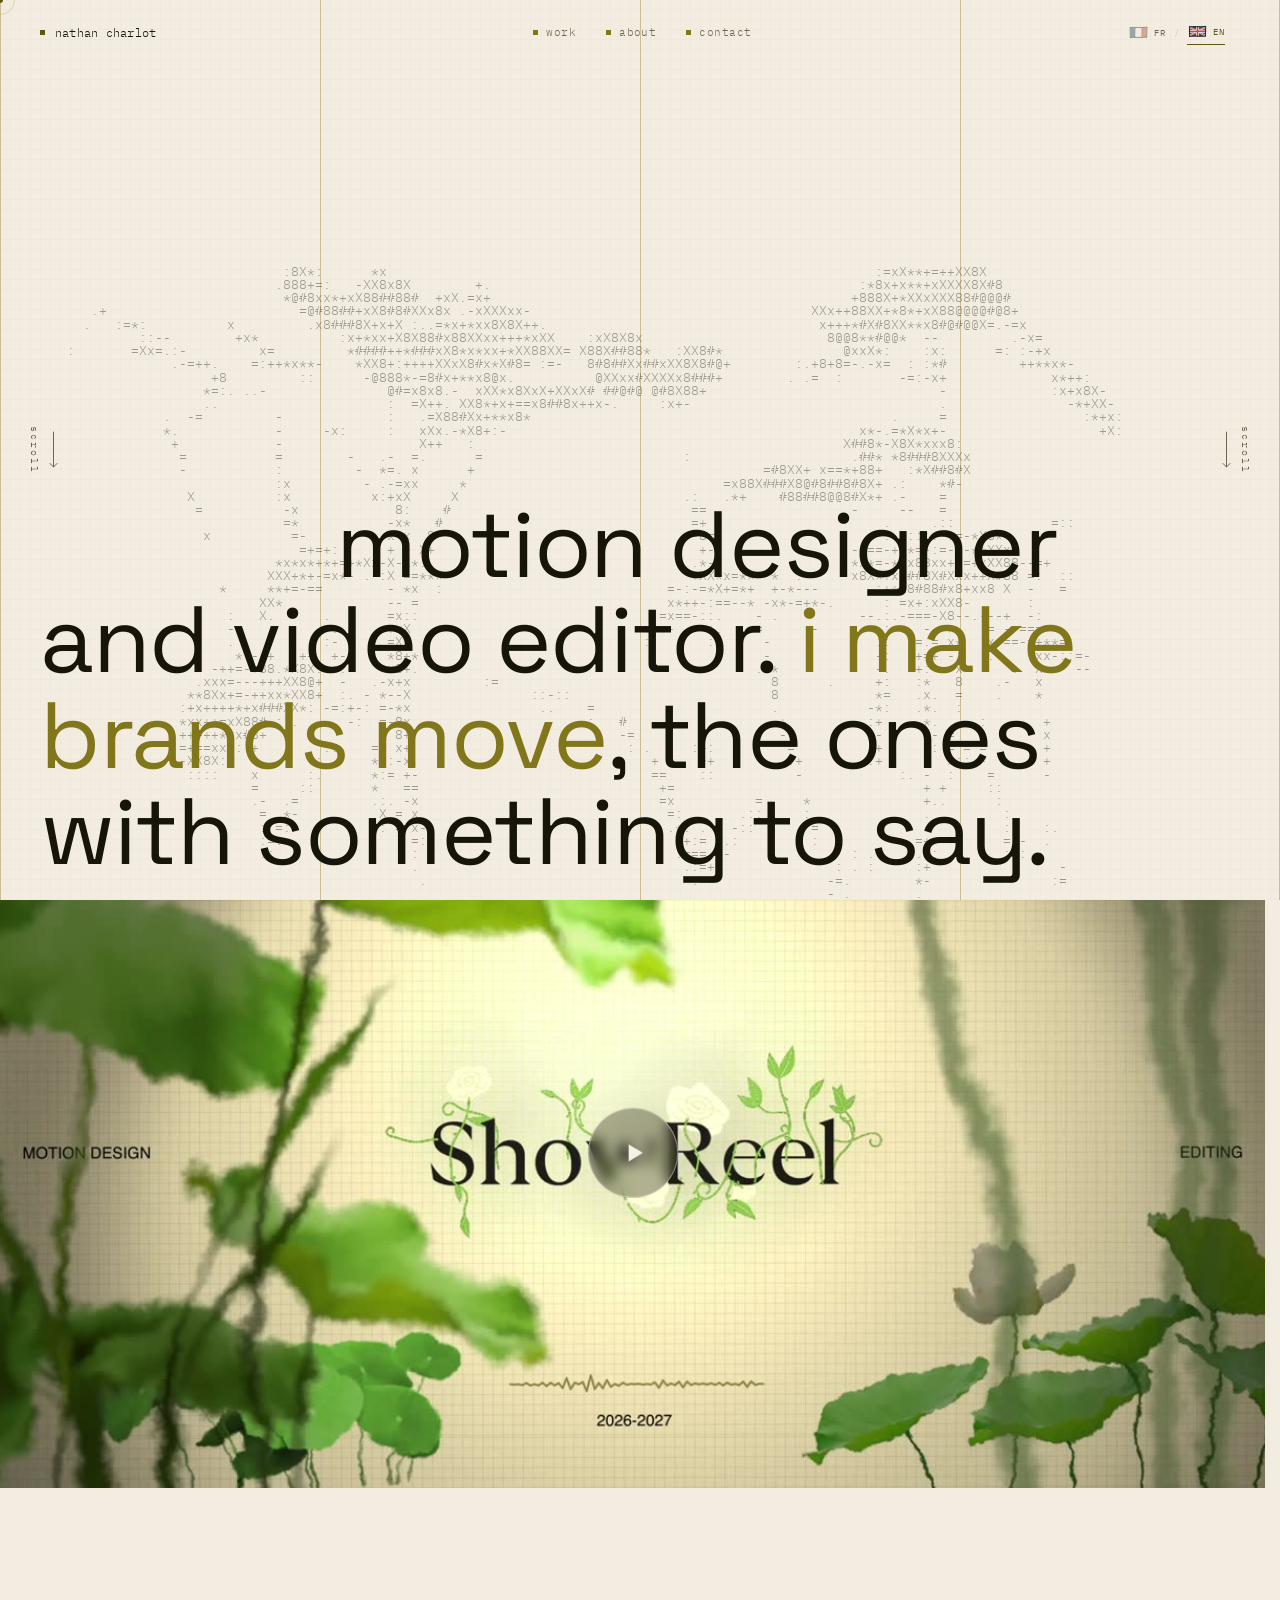
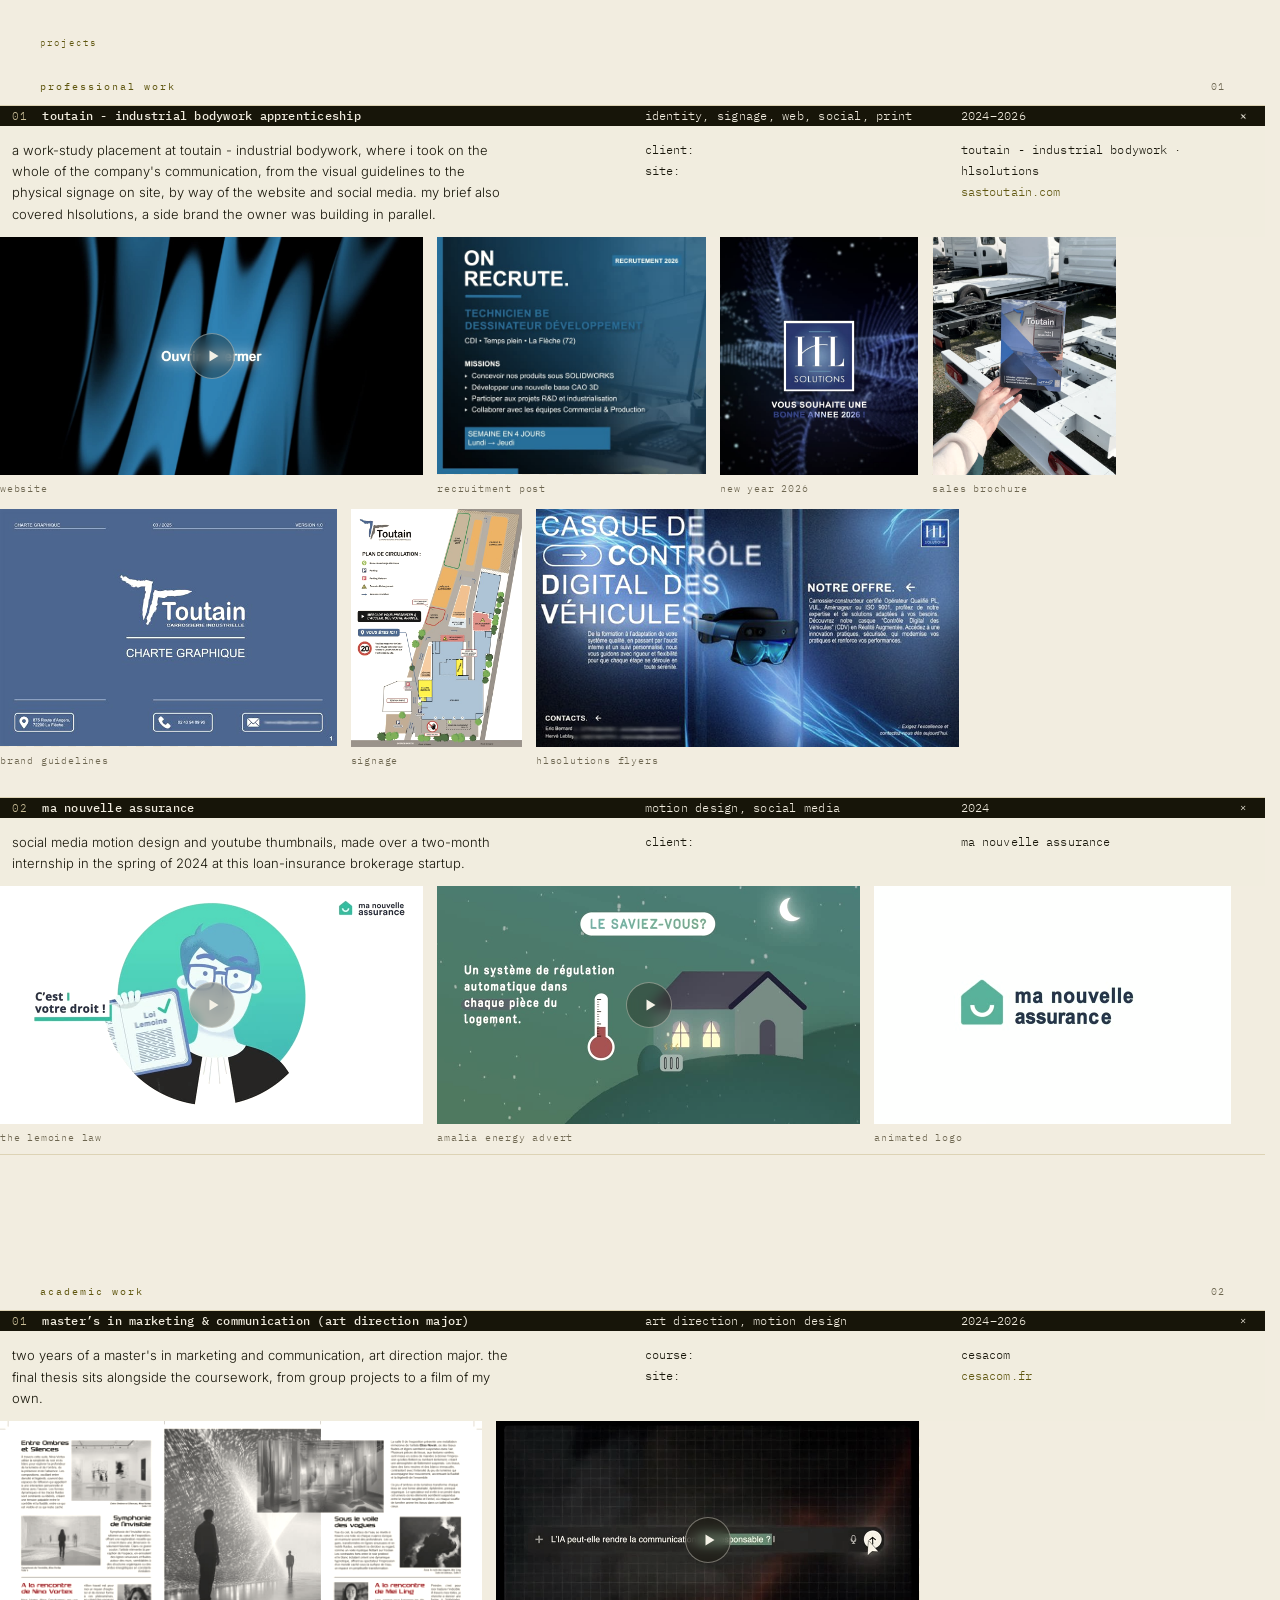
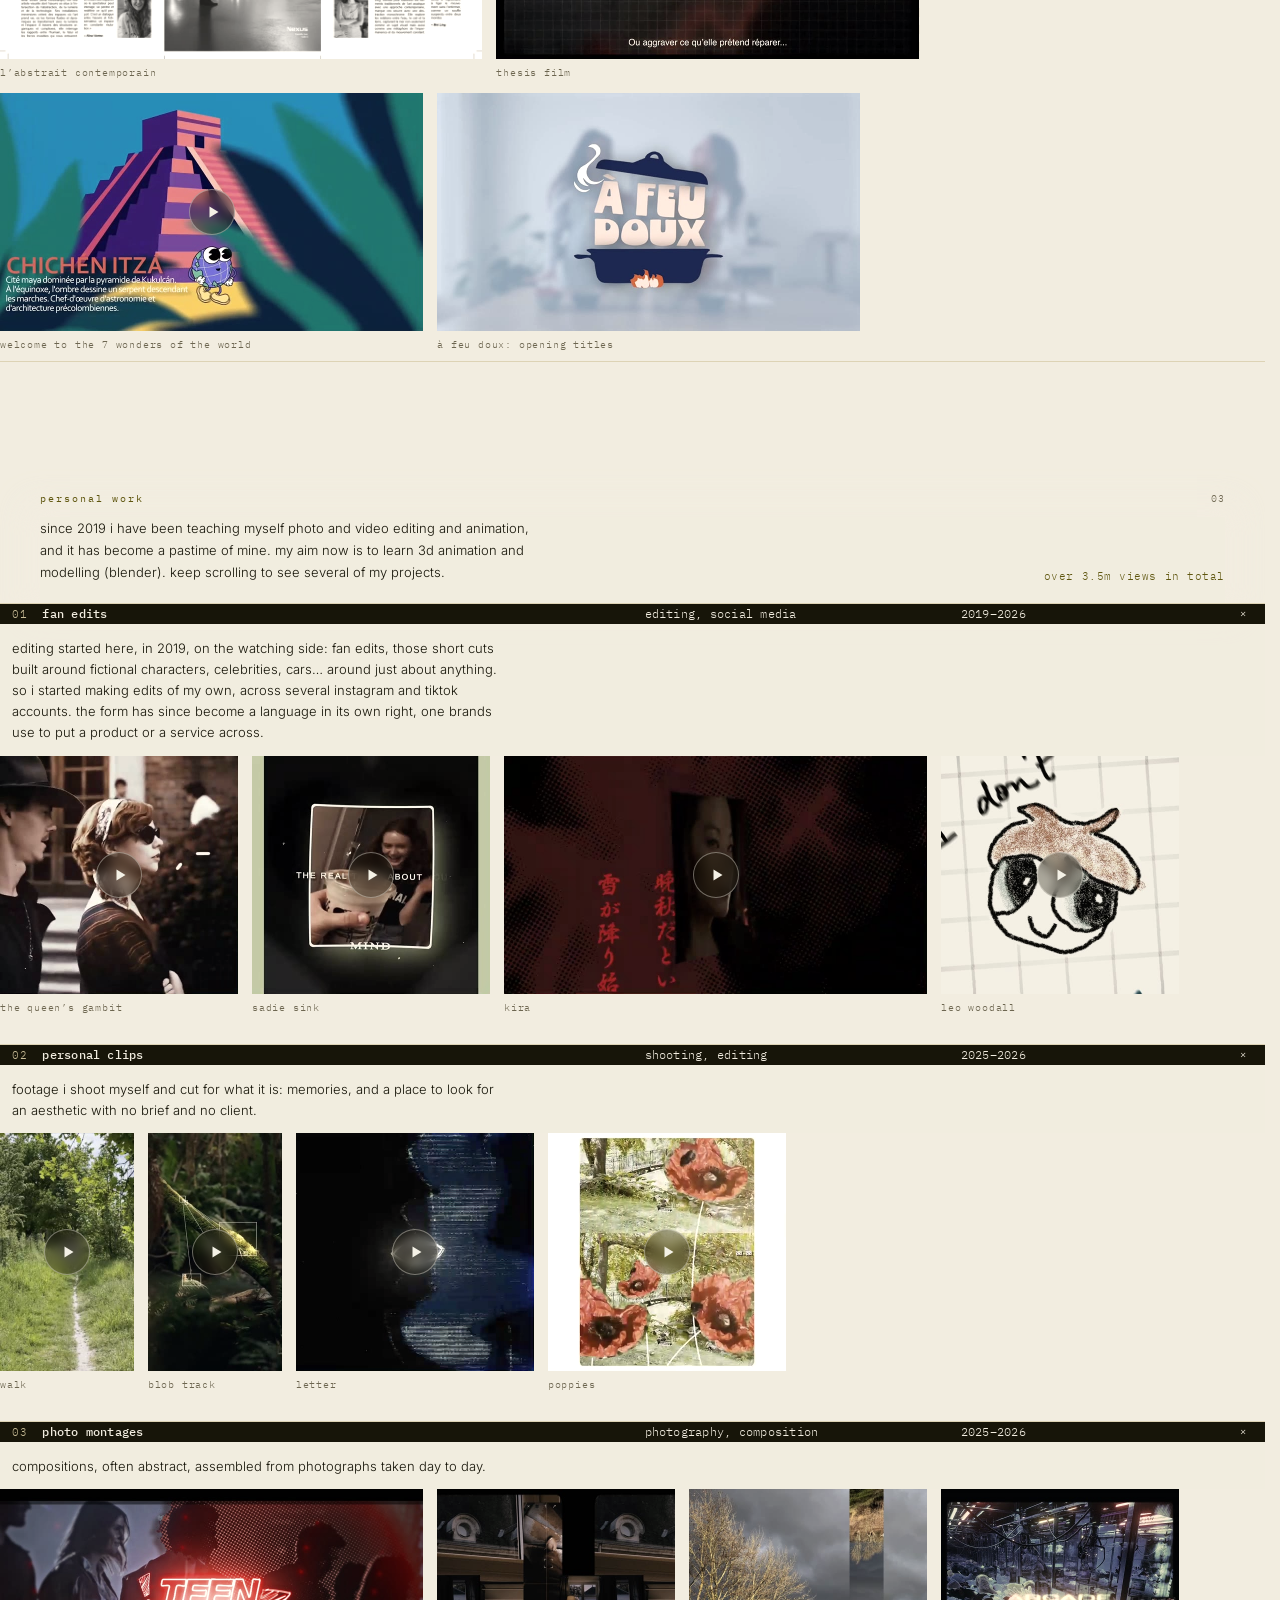
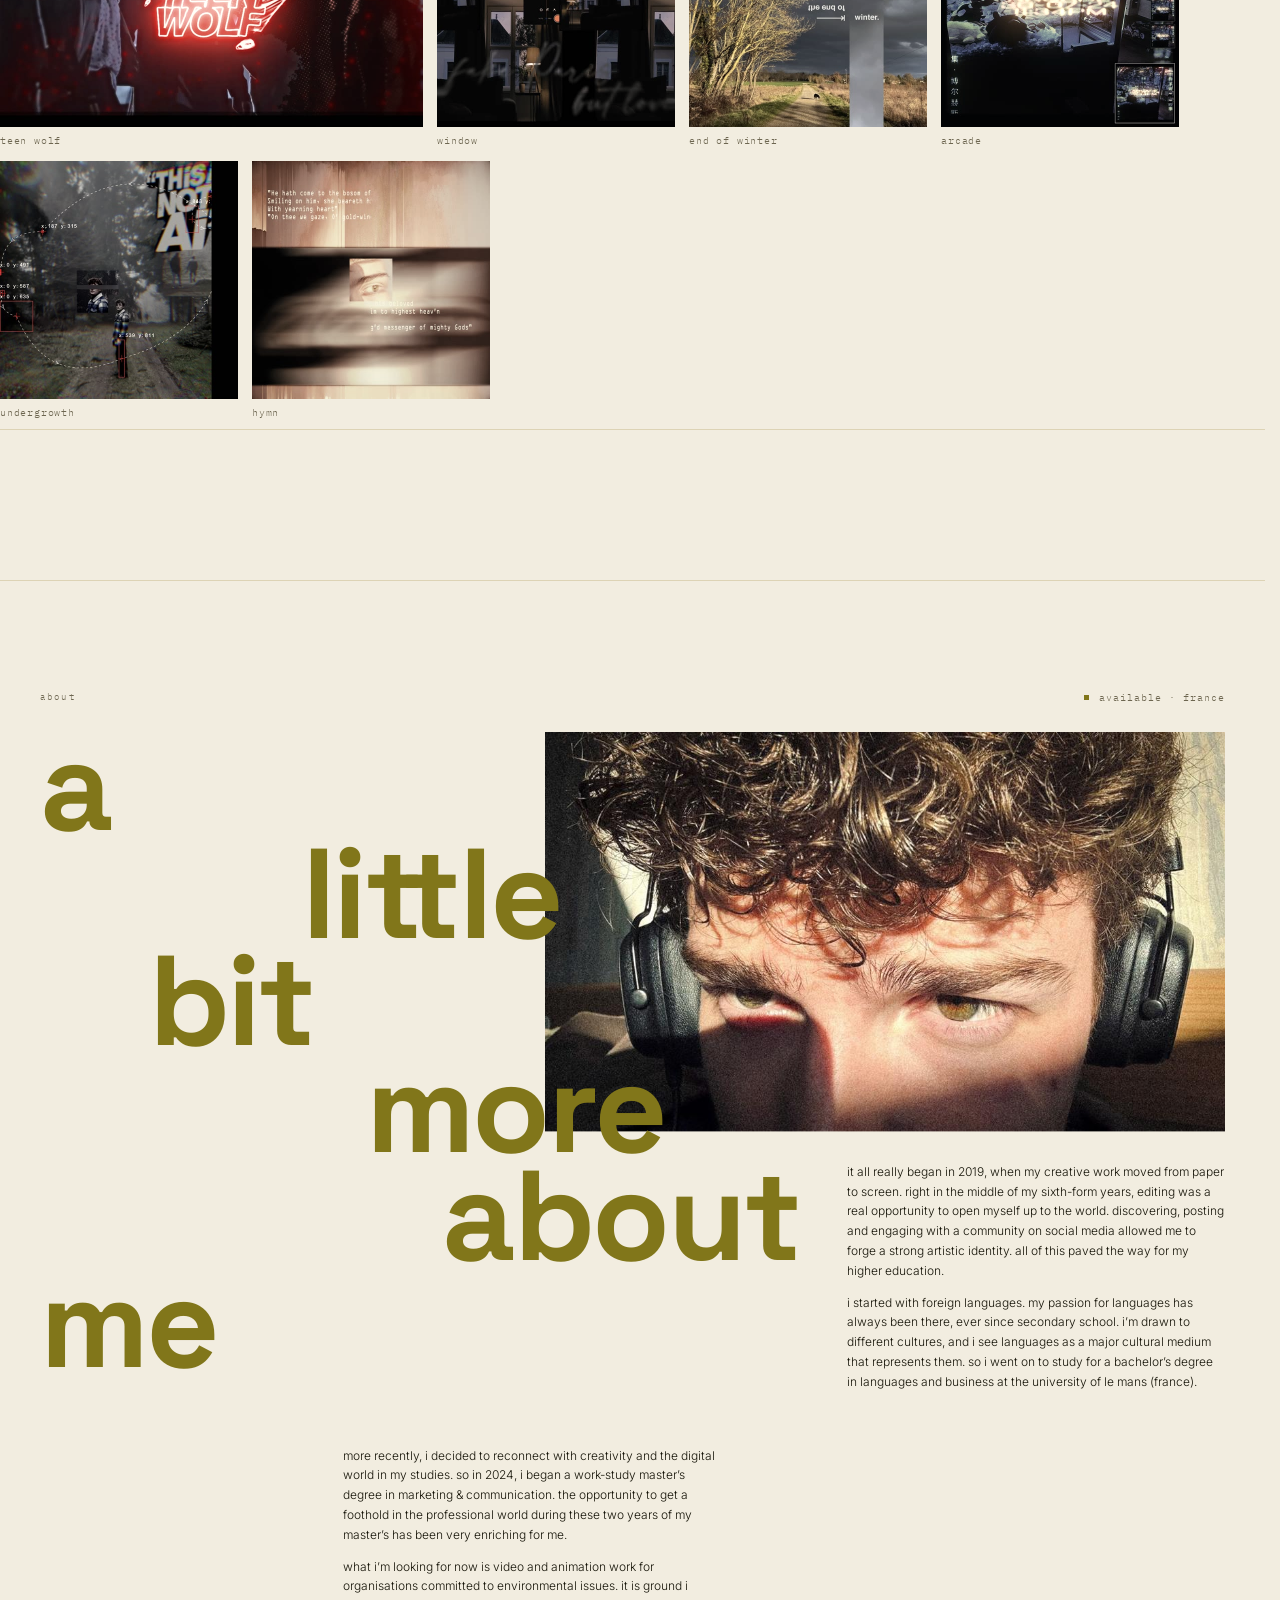
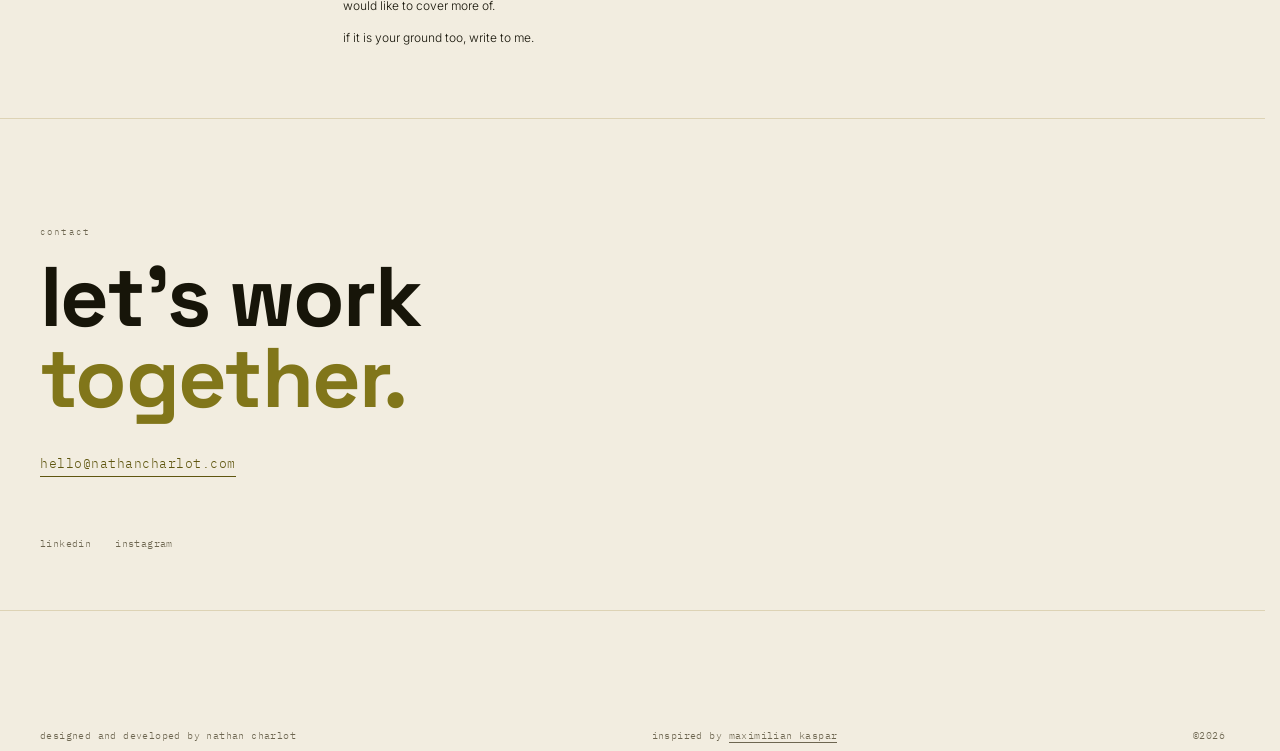
==== commit 1fd43624: "Drop the em dashes from the copy, in French and English Each one becomes the comma, brackets, colon " ====
--- a/en.html
+++ b/en.html
@@ -3,7 +3,7 @@
 <head>
 <meta charset="UTF-8">
 <meta name="viewport" content="width=device-width, initial-scale=1.0">
-<title>Nathan Charlot — Portfolio</title>
+<title>Nathan Charlot · Portfolio</title>
 <meta http-equiv="refresh" content="0; url=index.html">
 <script>
 try { localStorage.setItem('lang', 'en'); } catch (e) {}
